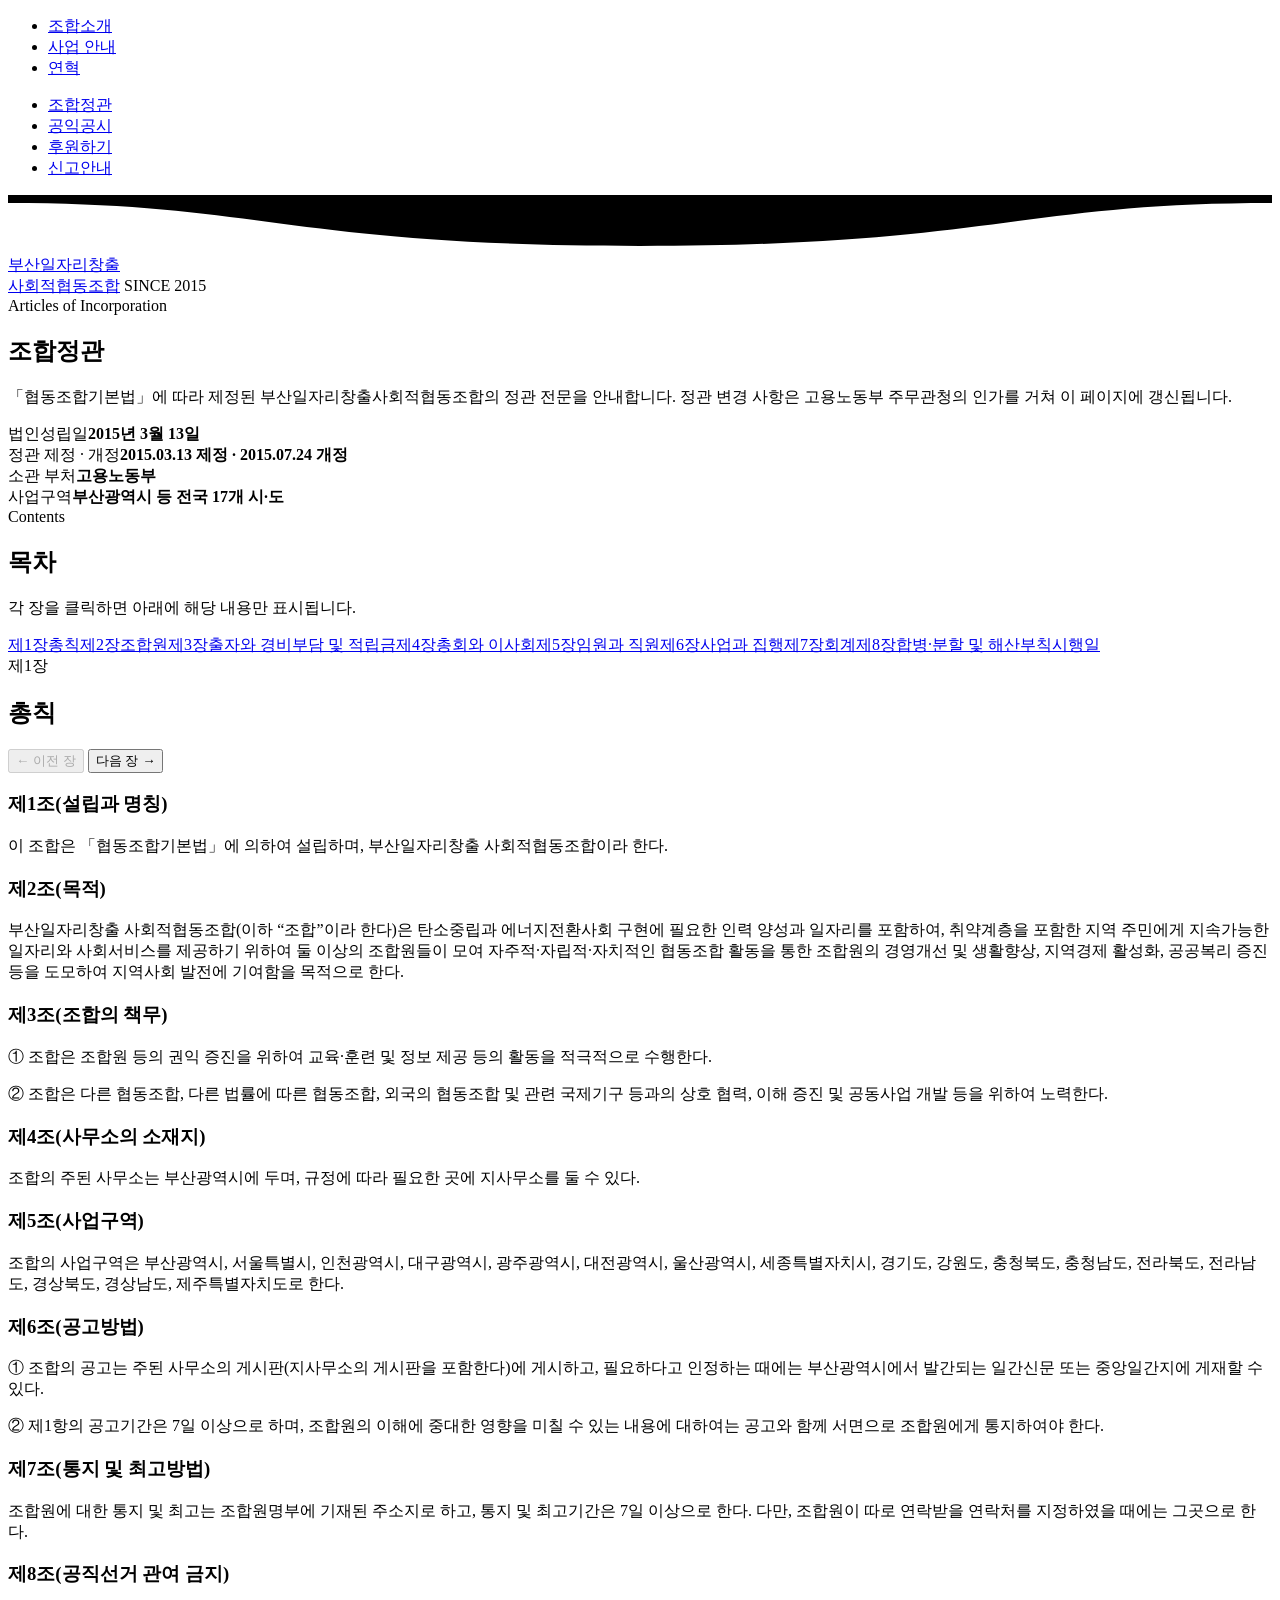
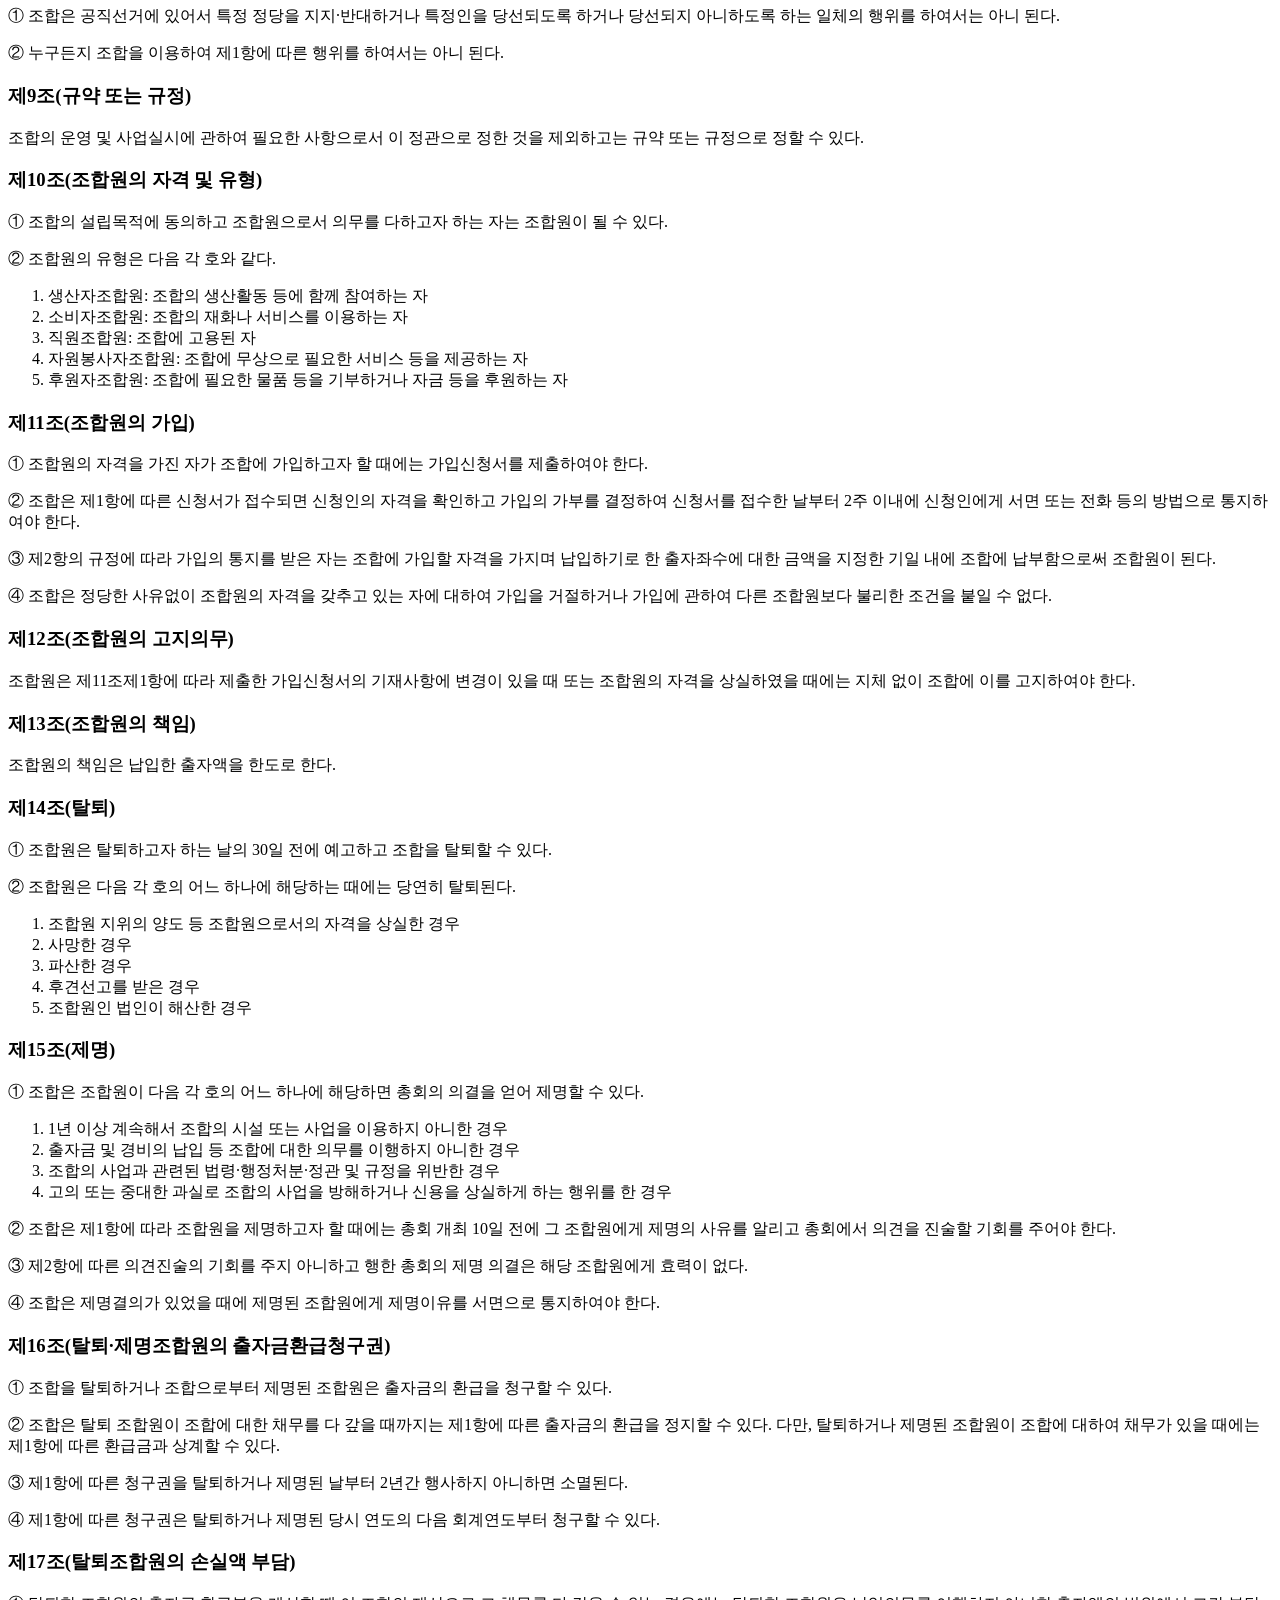
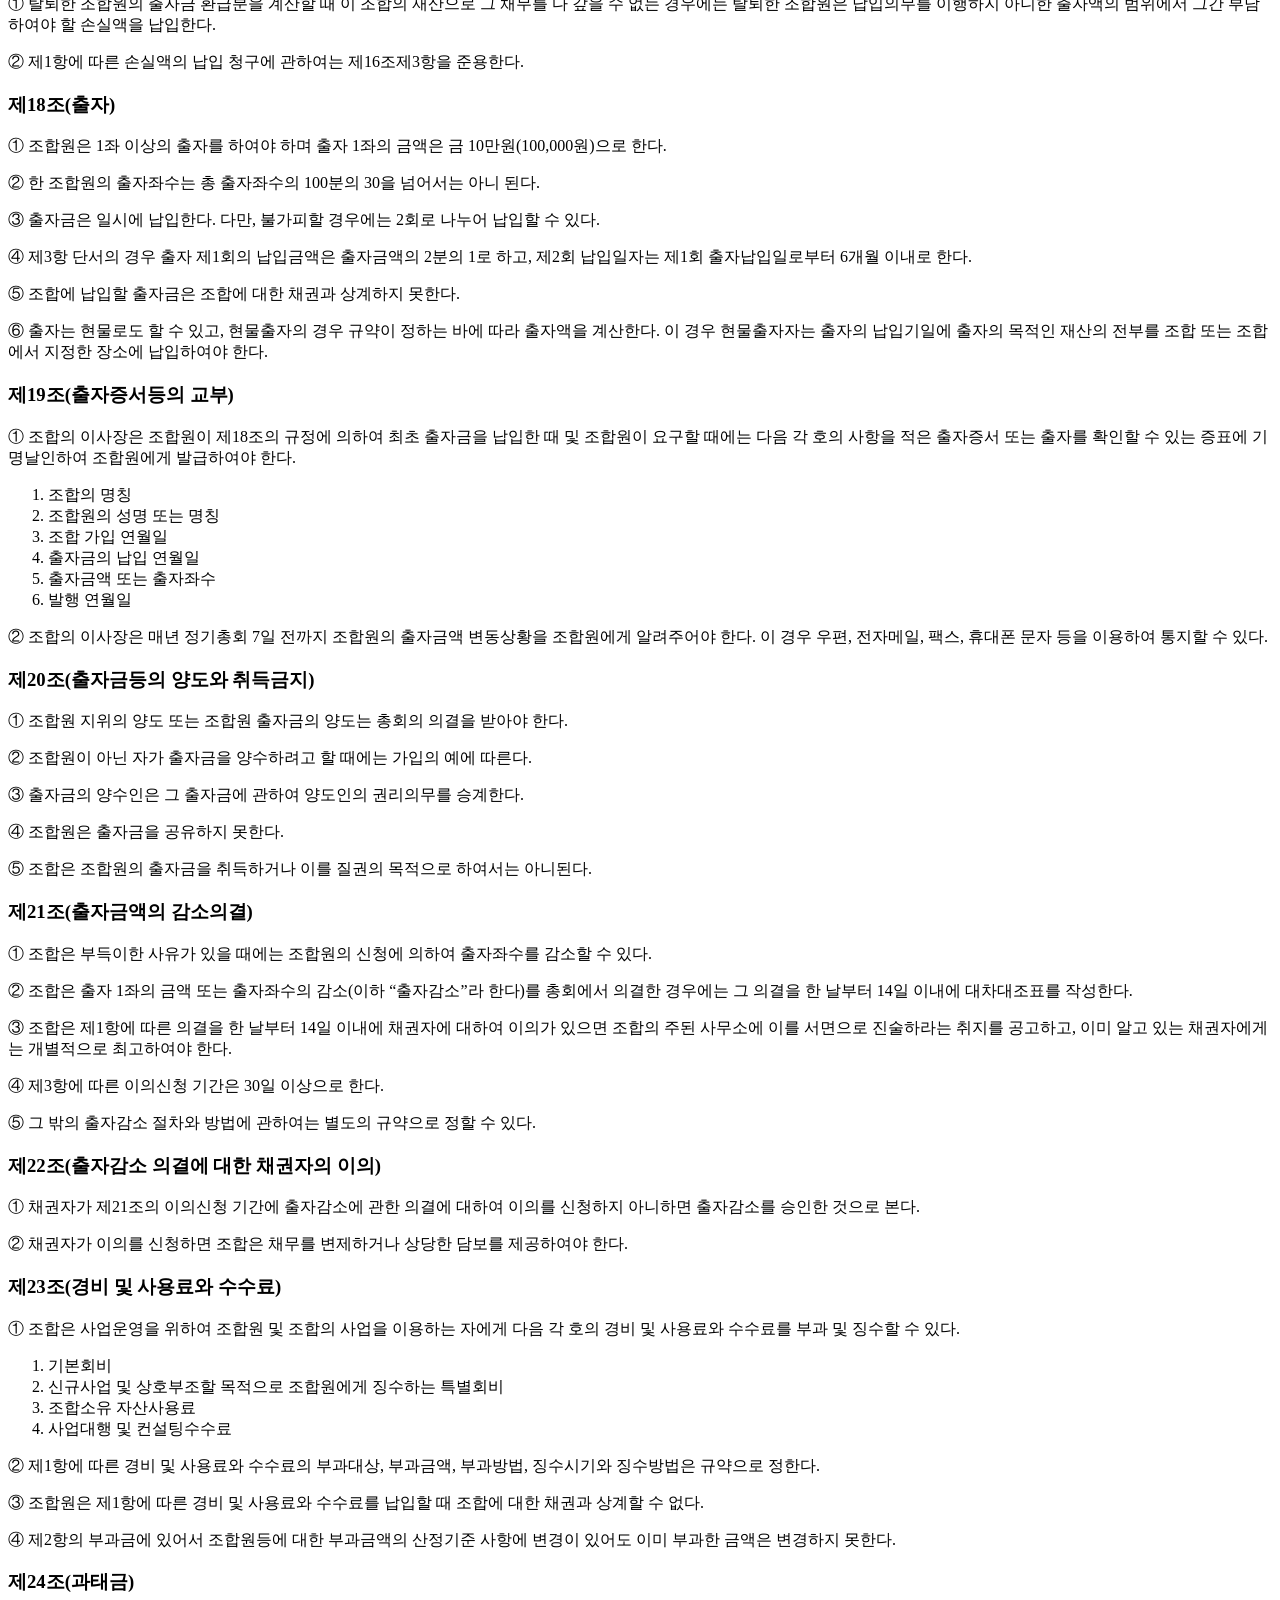
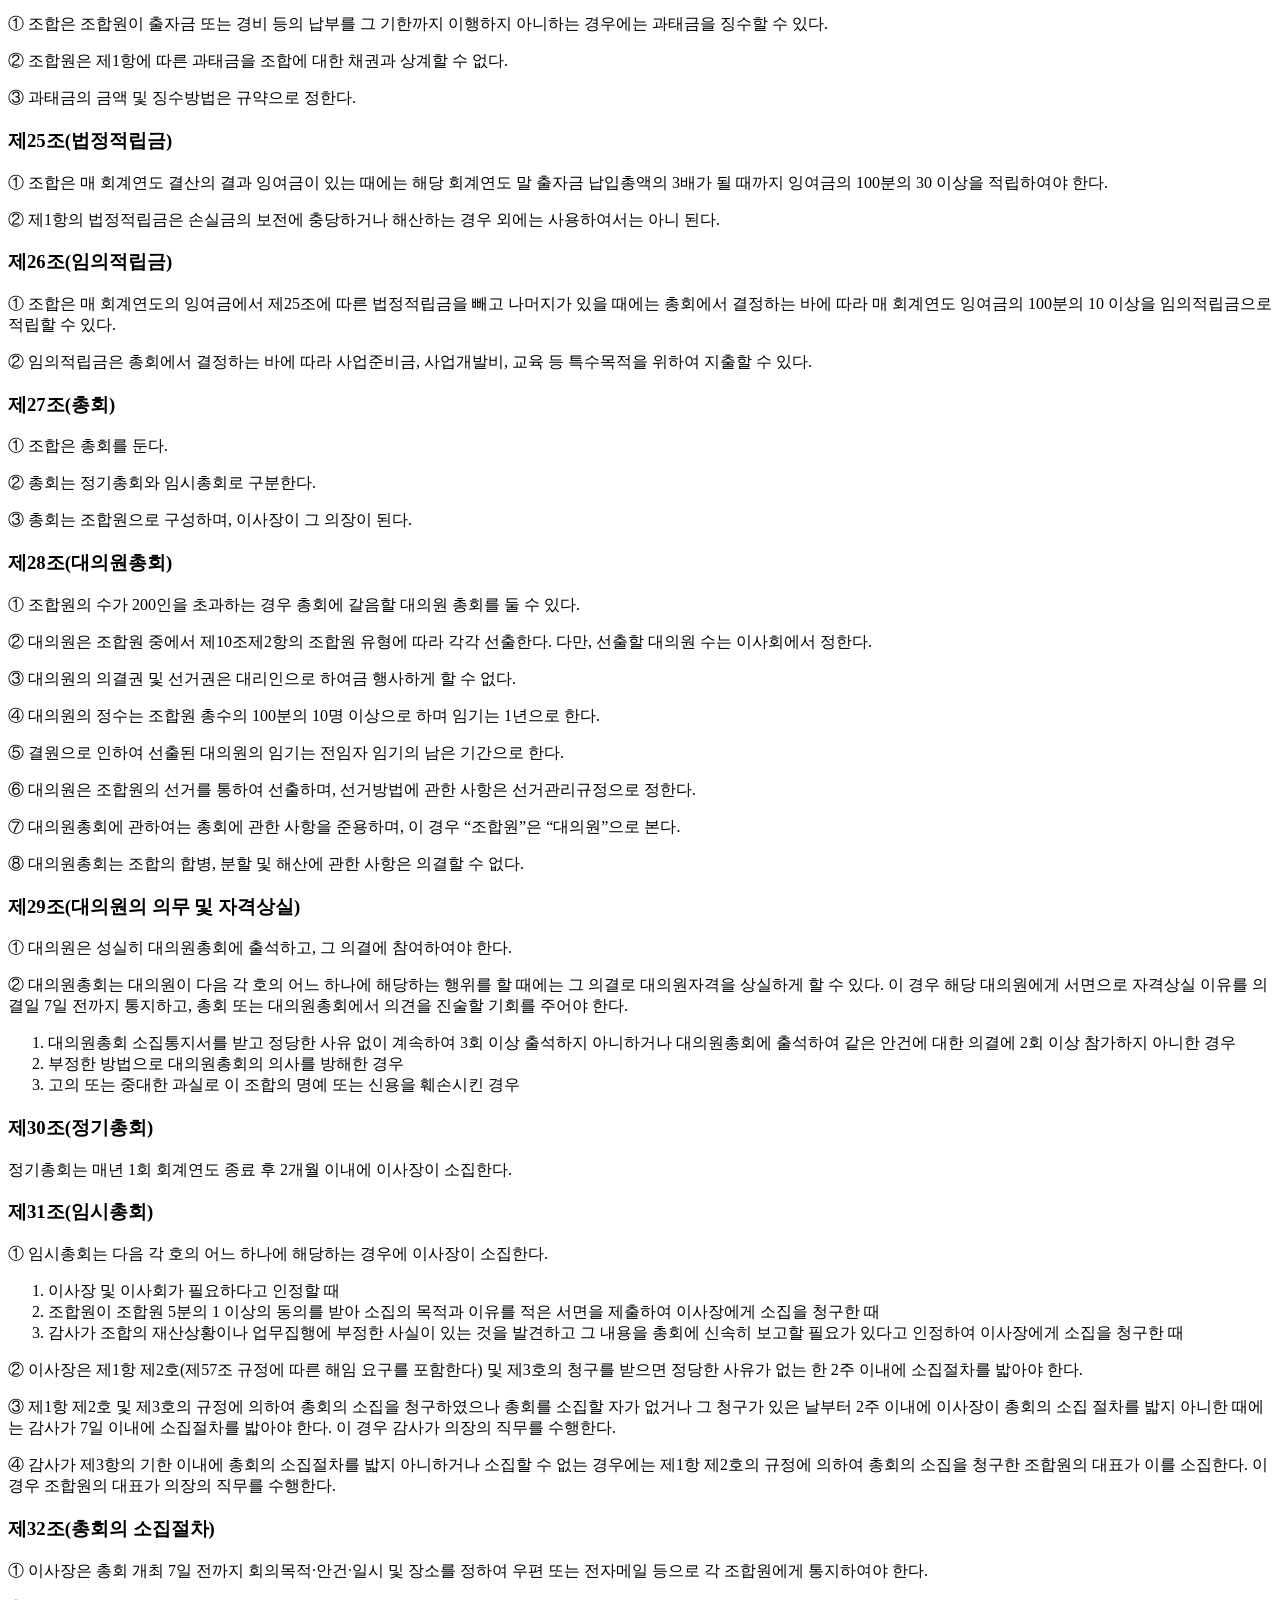
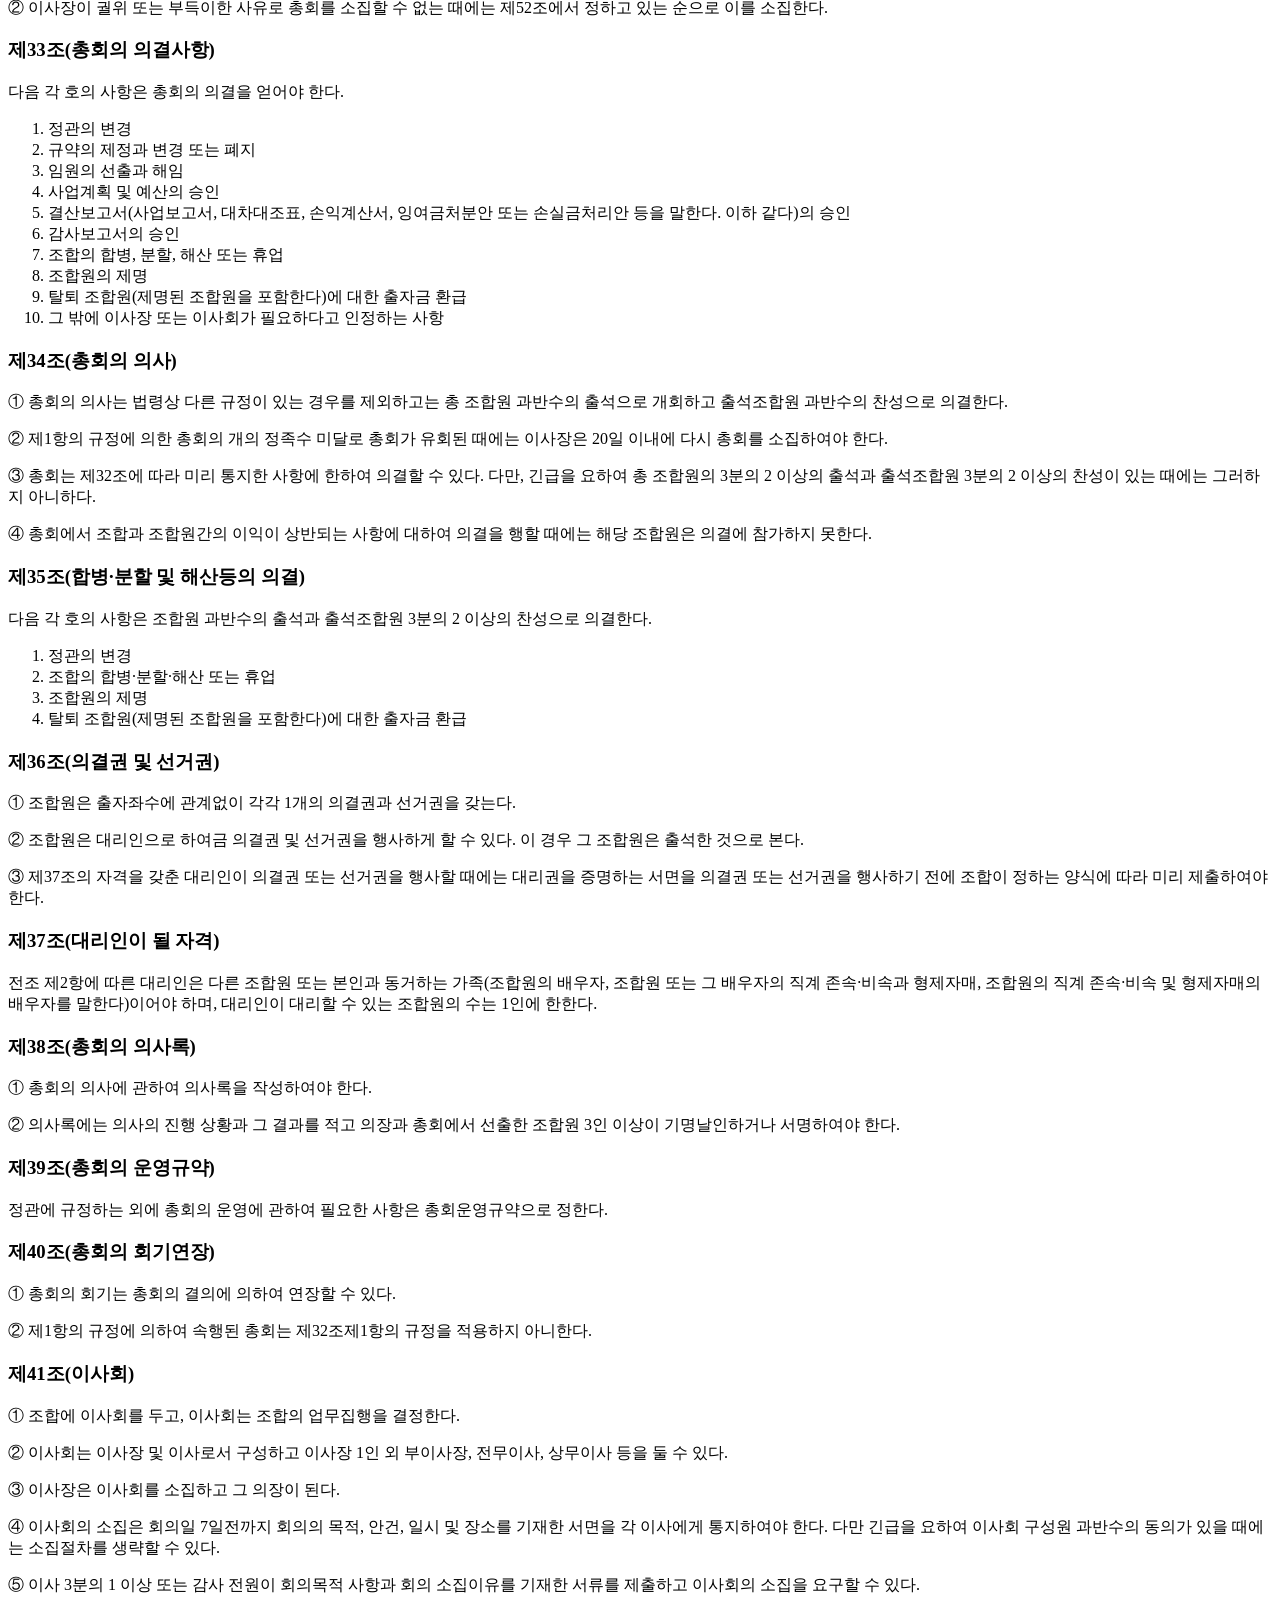
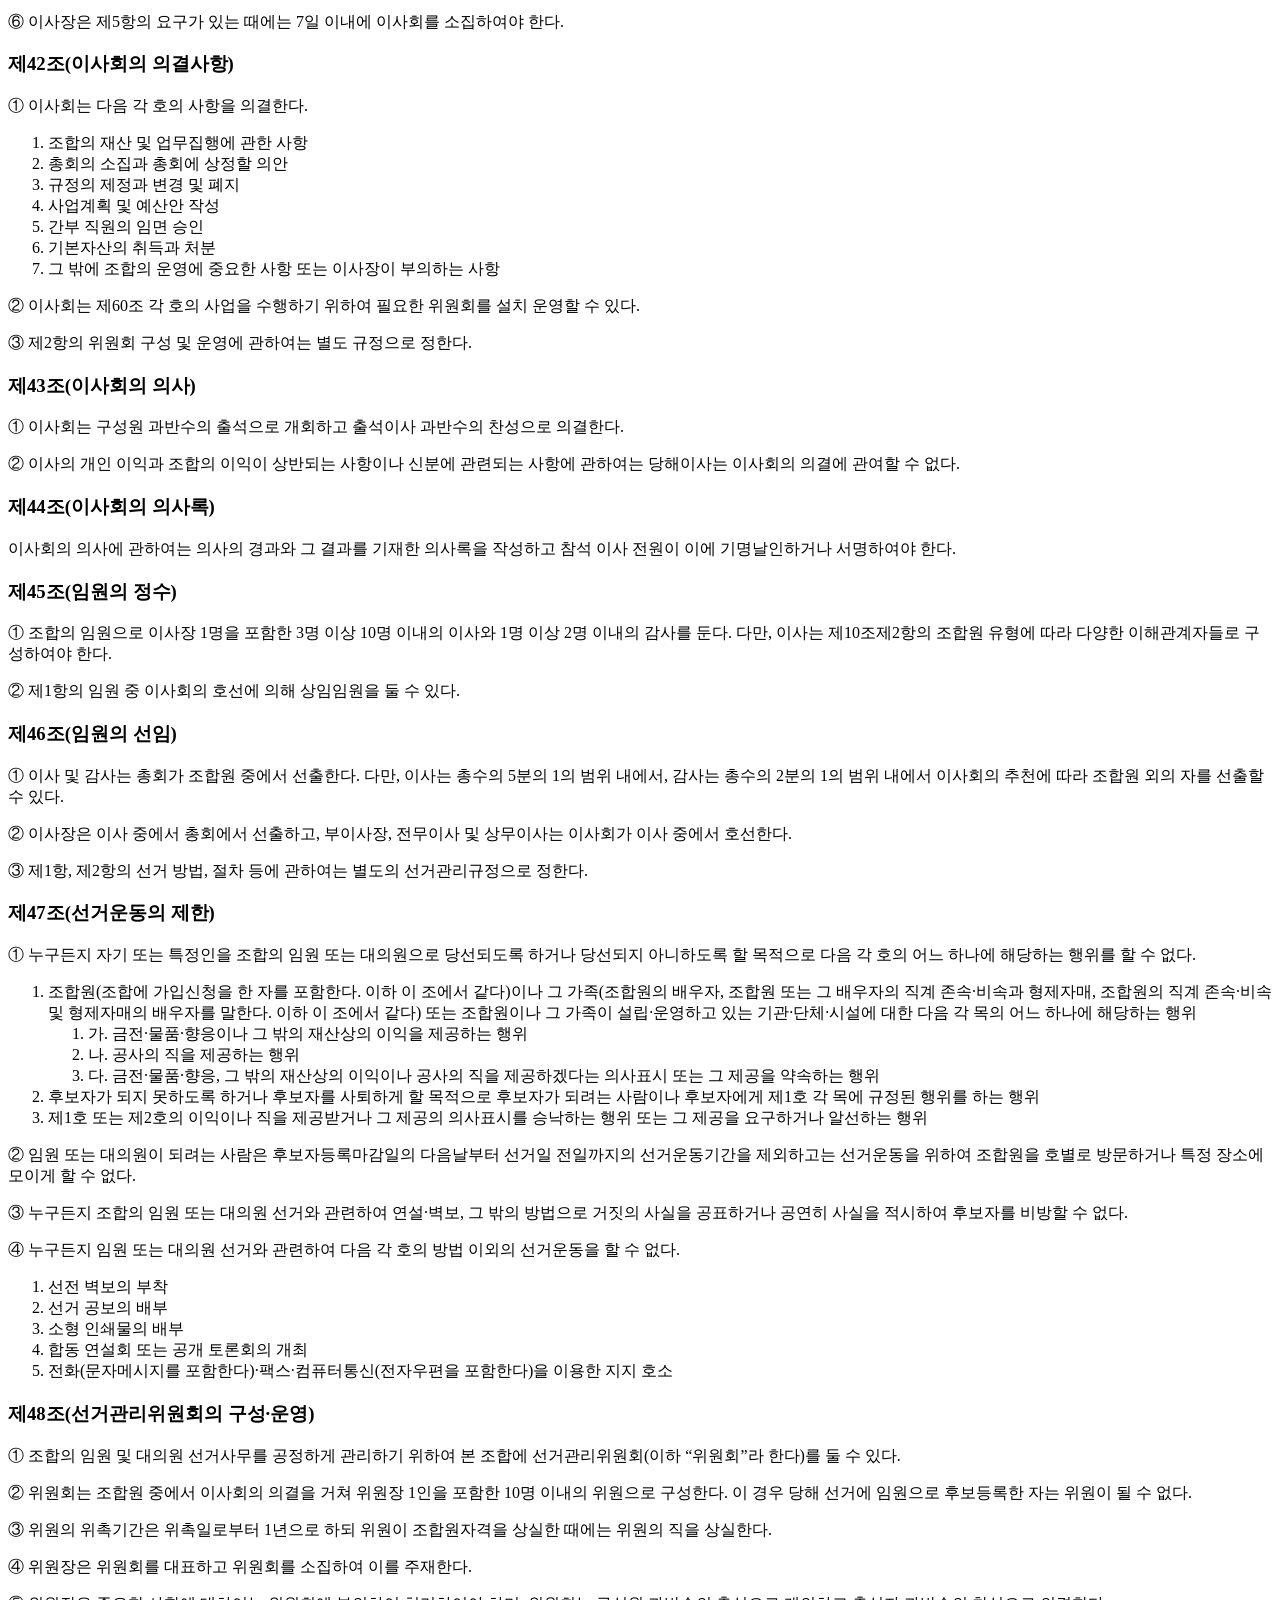
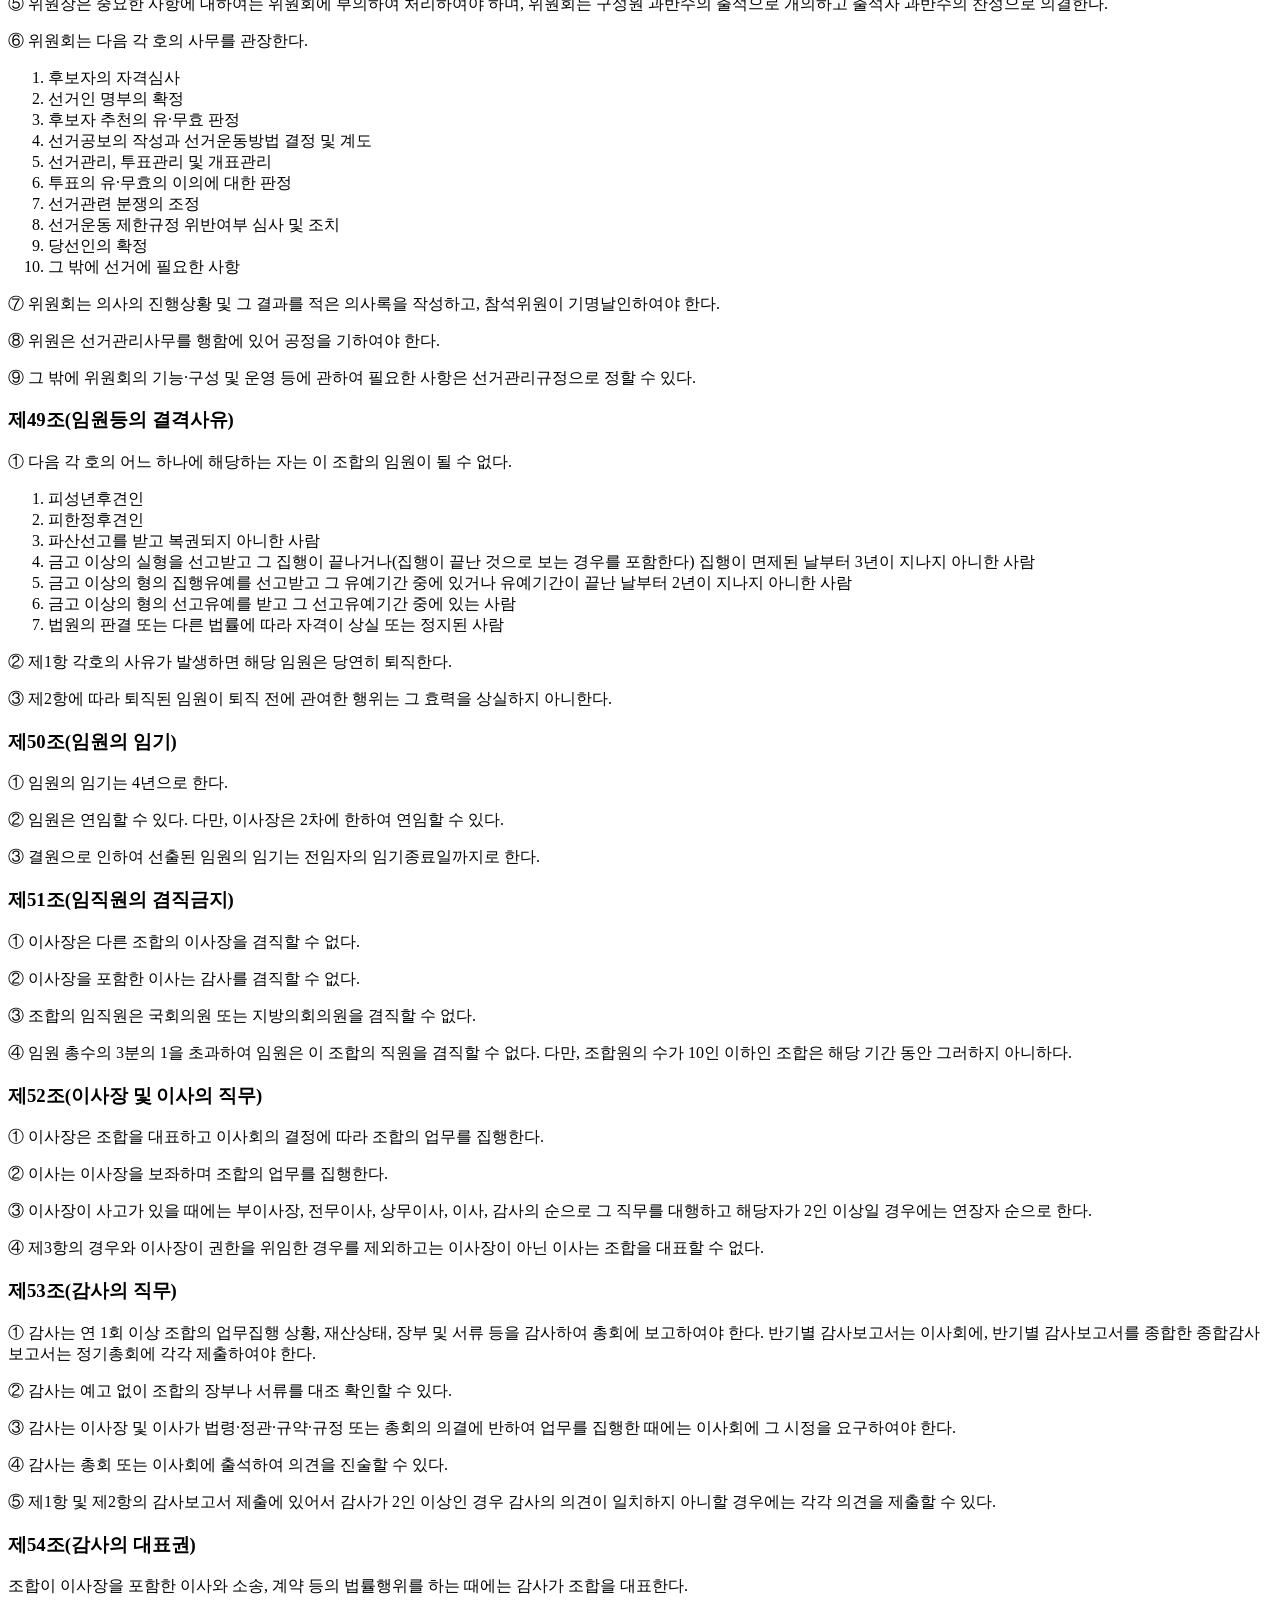
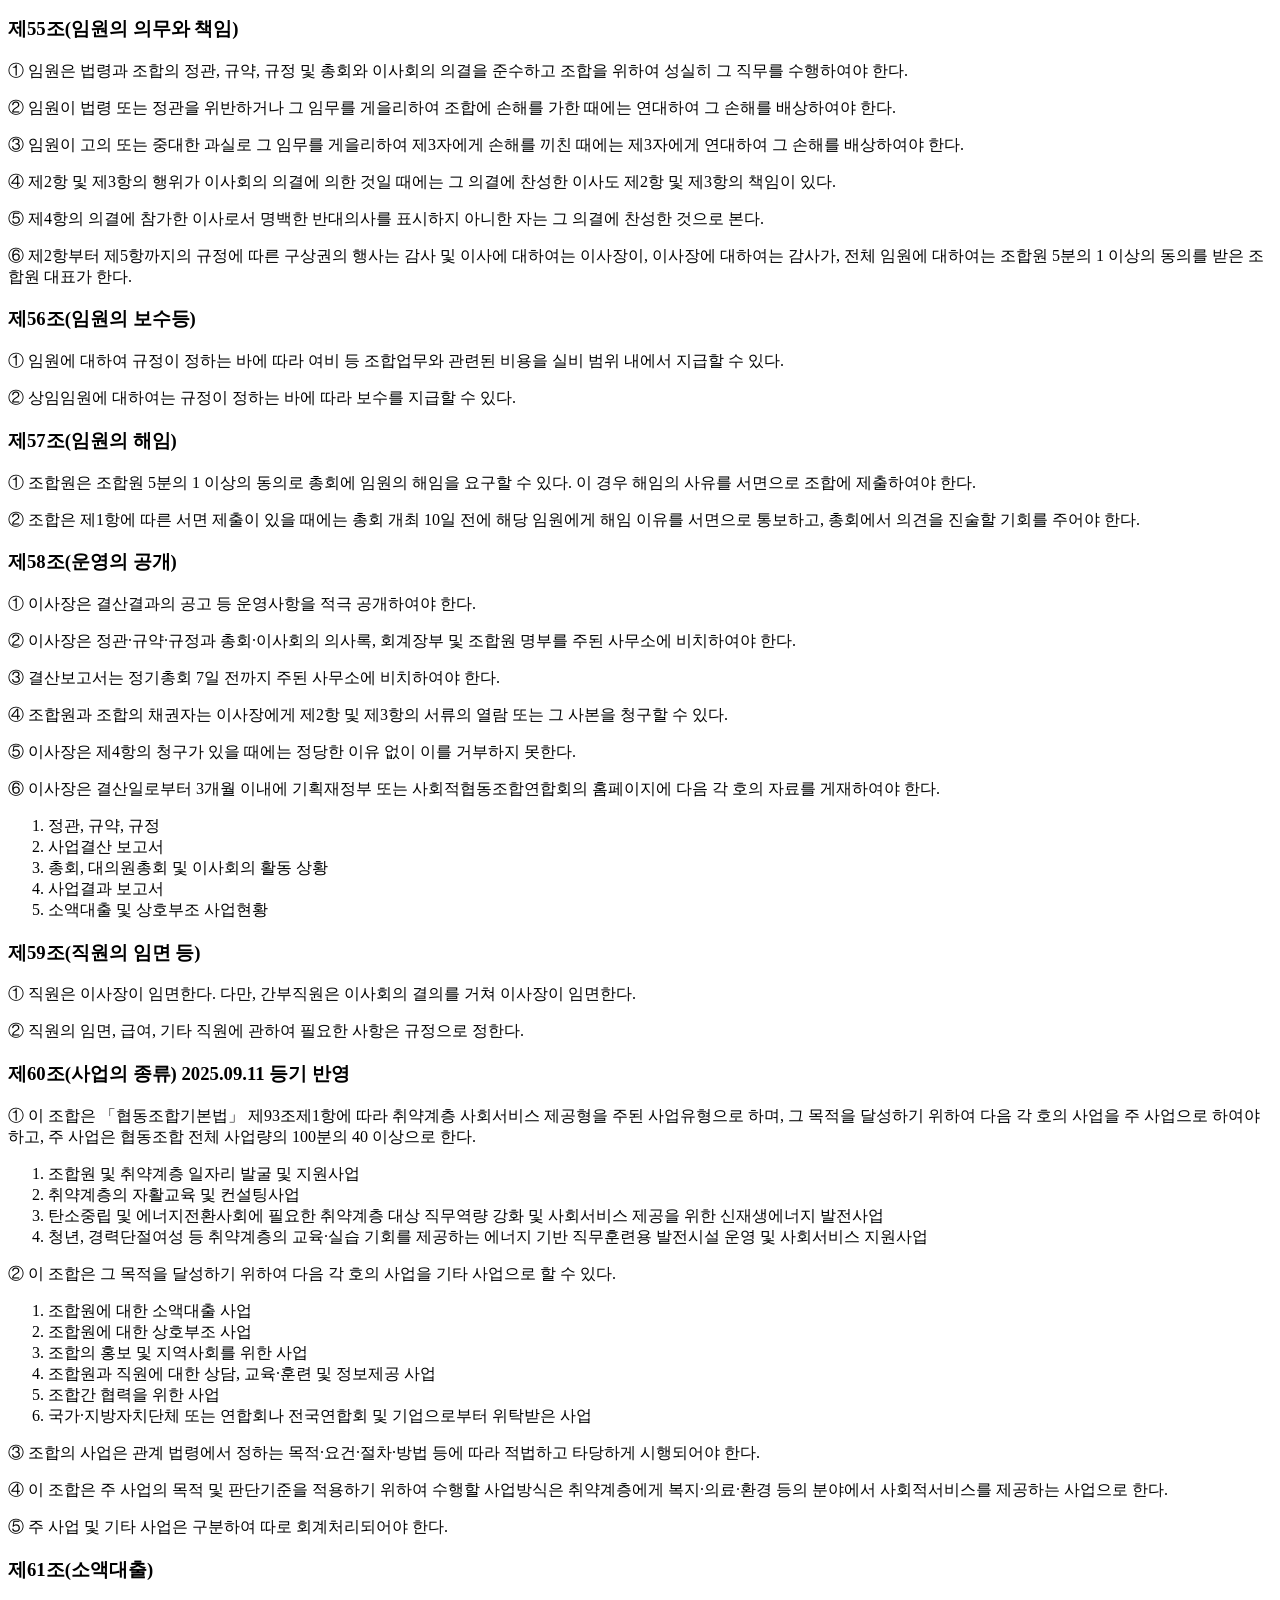
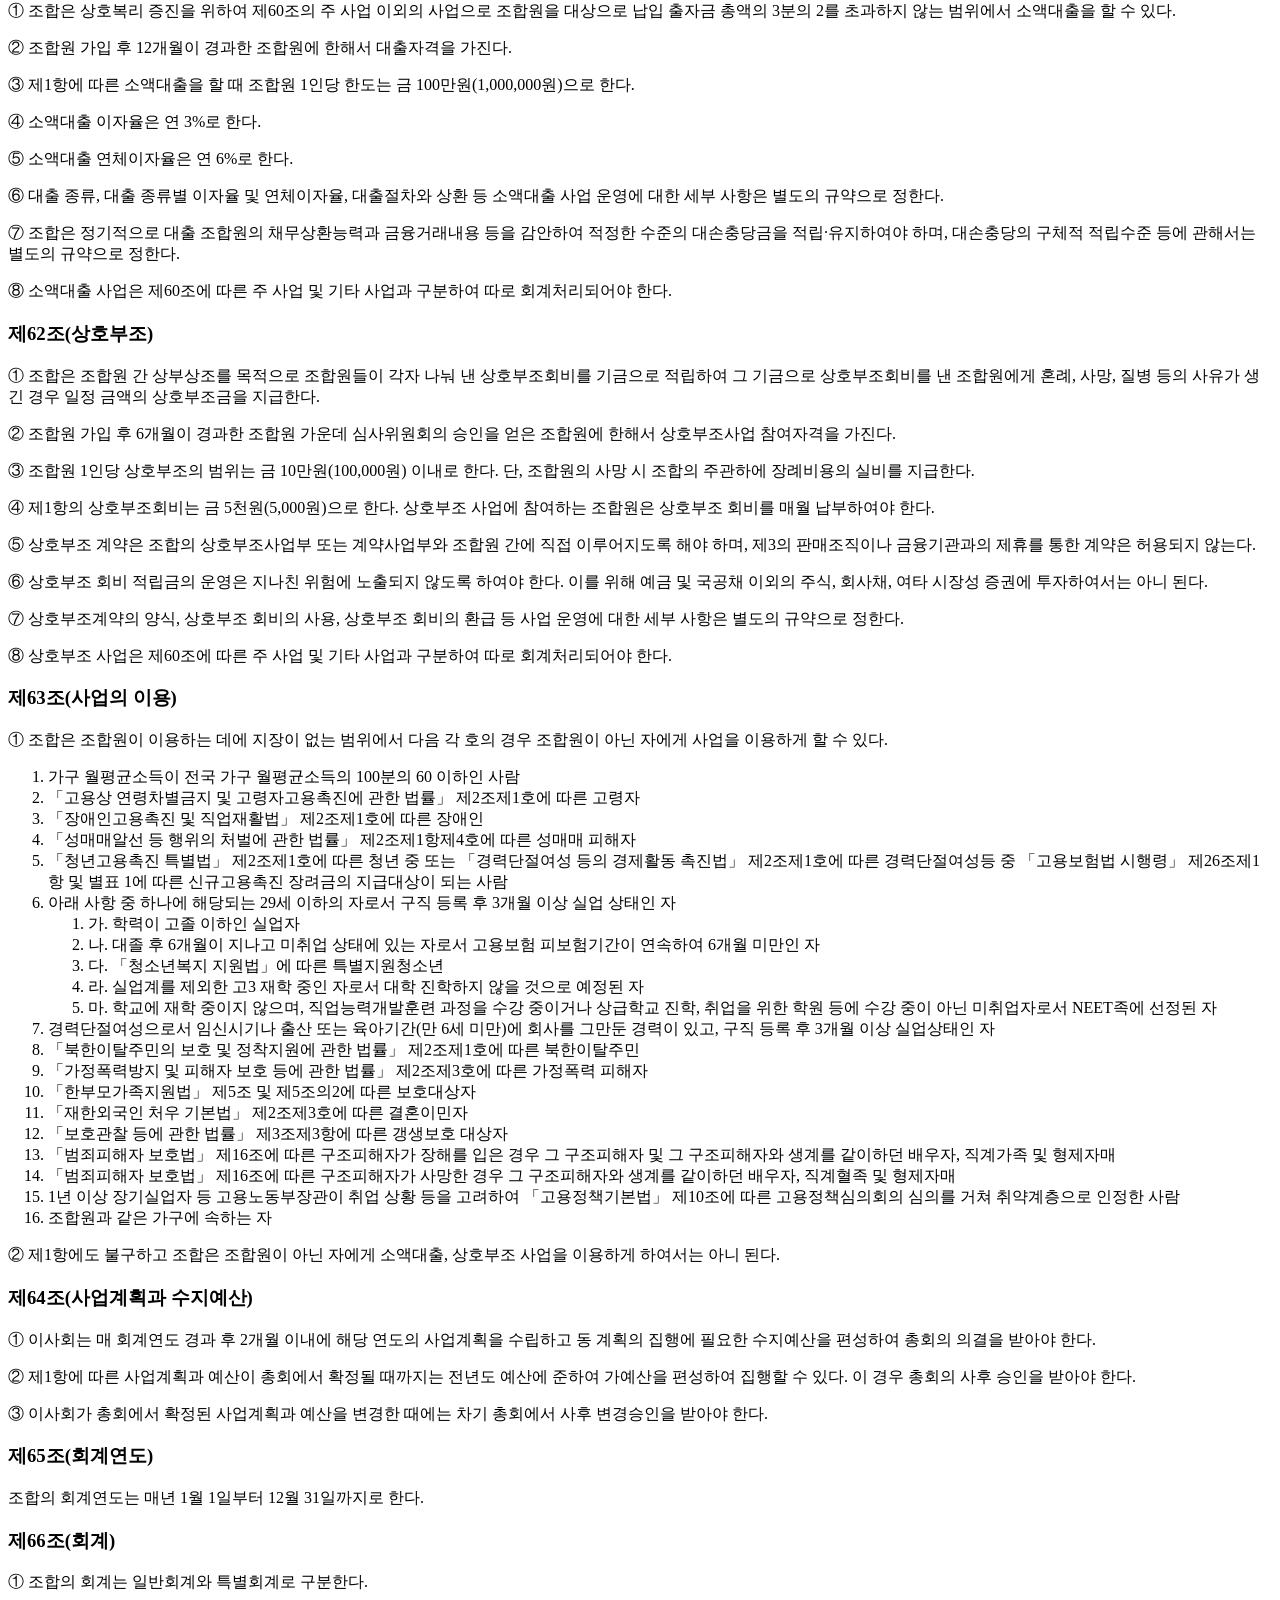
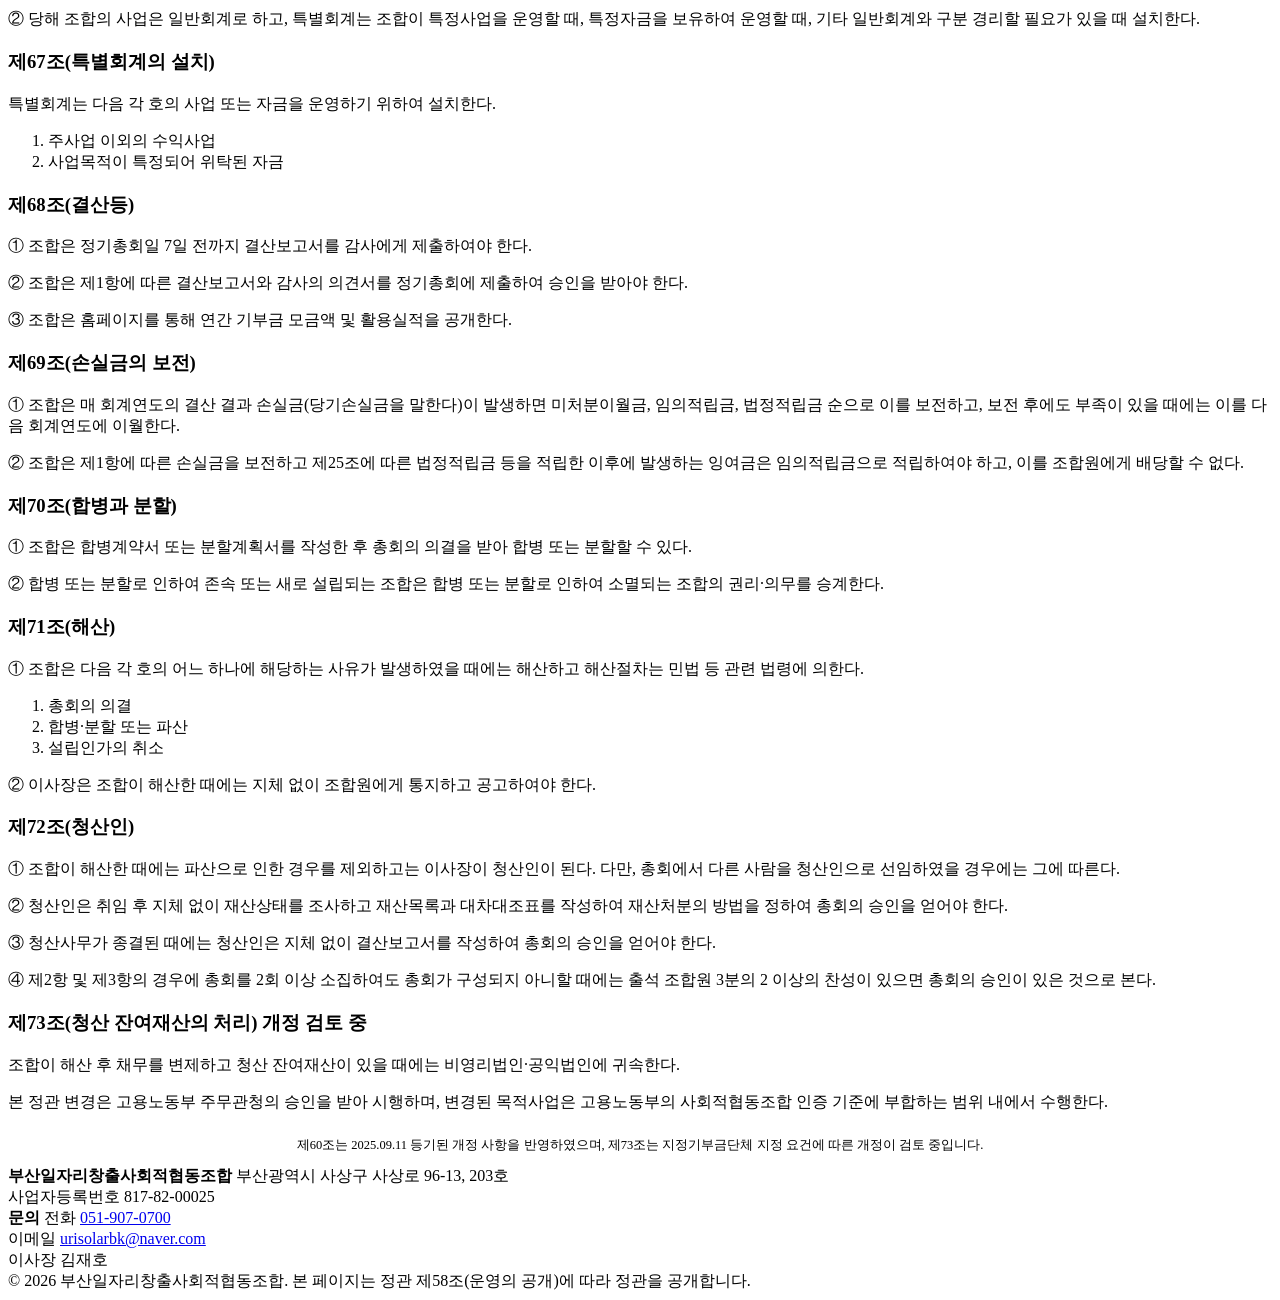
==== articles.html @ de8eb4f7 "Update navigation links in articles.html" ====
<!DOCTYPE html>
<html lang="ko">
<head>
<meta charset="UTF-8">
<meta name="viewport" content="width=device-width, initial-scale=1.0">
<title>조합정관 | 부산일자리창출사회적협동조합</title>
<meta name="description" content="부산일자리창출사회적협동조합 정관 전문(全文) 공시 페이지입니다.">
<link rel="preconnect" href="https://fonts.googleapis.com">
<link href="https://fonts.googleapis.com/css2?family=Noto+Serif+KR:wght@500;700;900&family=Noto+Sans+KR:wght@400;500;700&display=swap" rel="stylesheet">
<link rel="stylesheet" href="style.css">
</head>
<body>

<header class="header-shell">
  <div class="nav-row">
    <nav class="nav-left"><ul>
      <li><a href="index.html#about">조합소개</a></li>
      <li><a href="index.html#business">사업 안내</a></li>
      <li><a href="history.html">연혁</a></li>
    </ul></nav>
    <div class="brand-spacer"></div>
    <nav class="nav-right"><ul>
      <li><a href="#toc" class="active">조합정관</a></li>
      <li><a href="disclosure.html">공익공시</a></li>
      <li><a href="donate.html">후원하기</a></li>
      <li><a href="index.html#report">신고안내</a></li>
    </ul></nav>
  </div>
  <div class="wave-wrap">
    <svg viewBox="0 0 1440 64" preserveAspectRatio="none">
      <path d="M0,0 L1440,0 L1440,9 C1150,9 1120,58 720,58 C320,58 290,9 0,9 Z" fill="var(--navy-deep)"/>
      <path d="M0,9 C290,9 320,58 720,58 C1120,58 1150,9 1440,9" fill="none" stroke="var(--amber)" stroke-width="3"/>
    </svg>
  </div>
  <div class="brand-tab">
    <a href="index.html"><span class="bn">부산일자리창출<br>사회적협동조합</span></a>
    <span class="bs">SINCE 2015</span>
  </div>
</header>

<section class="page-hero">
  <div class="wrap">
    <span class="eyebrow">Articles of Incorporation</span>
    <h1>조합정관</h1>
    <p>「협동조합기본법」에 따라 제정된 부산일자리창출사회적협동조합의 정관 전문을 안내합니다. 정관 변경 사항은 고용노동부 주무관청의 인가를 거쳐 이 페이지에 갱신됩니다.</p>
    <div class="hero-meta">
      <div>법인성립일<strong>2015년 3월 13일</strong></div>
      <div>정관 제정 · 개정<strong>2015.03.13 제정 · 2015.07.24 개정</strong></div>
      <div>소관 부처<strong>고용노동부</strong></div>
      <div>사업구역<strong>부산광역시 등 전국 17개 시·도</strong></div>
    </div>
  </div>
</section>

<section id="toc-section">
  <div class="wrap">
    <div class="section-head">
      <span class="eyebrow">Contents</span>
      <h2>목차</h2>
      <p>각 장을 클릭하면 아래에 해당 내용만 표시됩니다.</p>
    </div>
    <div class="toc-grid" id="toc"><a class="toc-item" href="#ch1" data-chapter="ch1"><span class="toc-num">제1장</span><span class="toc-title">총칙</span></a><a class="toc-item" href="#ch2" data-chapter="ch2"><span class="toc-num">제2장</span><span class="toc-title">조합원</span></a><a class="toc-item" href="#ch3" data-chapter="ch3"><span class="toc-num">제3장</span><span class="toc-title">출자와 경비부담 및 적립금</span></a><a class="toc-item" href="#ch4" data-chapter="ch4"><span class="toc-num">제4장</span><span class="toc-title">총회와 이사회</span></a><a class="toc-item" href="#ch5" data-chapter="ch5"><span class="toc-num">제5장</span><span class="toc-title">임원과 직원</span></a><a class="toc-item" href="#ch6" data-chapter="ch6"><span class="toc-num">제6장</span><span class="toc-title">사업과 집행</span></a><a class="toc-item" href="#ch7" data-chapter="ch7"><span class="toc-num">제7장</span><span class="toc-title">회계</span></a><a class="toc-item" href="#ch8" data-chapter="ch8"><span class="toc-num">제8장</span><span class="toc-title">합병·분할 및 해산</span></a><a class="toc-item" href="#addendum" data-chapter="addendum"><span class="toc-num">부칙</span><span class="toc-title">시행일</span></a></div>
  </div>
</section>

<section id="doc" style="padding-top:0;">
  <div class="wrap doc-body">
    <div class="doc-frame" id="docFrame">
      <div class="doc-frame-bar">
        <div>
          <span class="eyebrow" id="activeEyebrow">제1장</span>
          <h2 id="activeTitle">총칙</h2>
        </div>
        <div class="doc-frame-nav">
          <button type="button" class="frame-nav-btn" id="prevChapterBtn">← 이전 장</button>
          <button type="button" class="frame-nav-btn" id="nextChapterBtn">다음 장 →</button>
        </div>
      </div>
      <div class="doc-scroll" id="docScroll">
        <div class="panel" id="panel-ch1" data-label="제1장" data-title="총칙">
<article class="article" id="jo1">
<h3>제1조(설립과 명칭)</h3>
<p class="plain">이 조합은 「협동조합기본법」에 의하여 설립하며, 부산일자리창출 사회적협동조합이라 한다.</p>
</article>
<article class="article" id="jo2">
<h3>제2조(목적)</h3>
<p class="plain">부산일자리창출 사회적협동조합(이하 “조합”이라 한다)은 탄소중립과 에너지전환사회 구현에 필요한 인력 양성과 일자리를 포함하여, 취약계층을 포함한 지역 주민에게 지속가능한 일자리와 사회서비스를 제공하기 위하여 둘 이상의 조합원들이 모여 자주적·자립적·자치적인 협동조합 활동을 통한 조합원의 경영개선 및 생활향상, 지역경제 활성화, 공공복리 증진 등을 도모하여 지역사회 발전에 기여함을 목적으로 한다.</p>
</article>
<article class="article" id="jo3">
<h3>제3조(조합의 책무)</h3>
<p class="clause">① 조합은 조합원 등의 권익 증진을 위하여 교육·훈련 및 정보 제공 등의 활동을 적극적으로 수행한다.</p><p class="clause">② 조합은 다른 협동조합, 다른 법률에 따른 협동조합, 외국의 협동조합 및 관련 국제기구 등과의 상호 협력, 이해 증진 및 공동사업 개발 등을 위하여 노력한다.</p>
</article>
<article class="article" id="jo4">
<h3>제4조(사무소의 소재지)</h3>
<p class="plain">조합의 주된 사무소는 부산광역시에 두며, 규정에 따라 필요한 곳에 지사무소를 둘 수 있다.</p>
</article>
<article class="article" id="jo5">
<h3>제5조(사업구역)</h3>
<p class="plain">조합의 사업구역은 부산광역시, 서울특별시, 인천광역시, 대구광역시, 광주광역시, 대전광역시, 울산광역시, 세종특별자치시, 경기도, 강원도, 충청북도, 충청남도, 전라북도, 전라남도, 경상북도, 경상남도, 제주특별자치도로 한다.</p>
</article>
<article class="article" id="jo6">
<h3>제6조(공고방법)</h3>
<p class="clause">① 조합의 공고는 주된 사무소의 게시판(지사무소의 게시판을 포함한다)에 게시하고, 필요하다고 인정하는 때에는 부산광역시에서 발간되는 일간신문 또는 중앙일간지에 게재할 수 있다.</p><p class="clause">② 제1항의 공고기간은 7일 이상으로 하며, 조합원의 이해에 중대한 영향을 미칠 수 있는 내용에 대하여는 공고와 함께 서면으로 조합원에게 통지하여야 한다.</p>
</article>
<article class="article" id="jo7">
<h3>제7조(통지 및 최고방법)</h3>
<p class="plain">조합원에 대한 통지 및 최고는 조합원명부에 기재된 주소지로 하고, 통지 및 최고기간은 7일 이상으로 한다. 다만, 조합원이 따로 연락받을 연락처를 지정하였을 때에는 그곳으로 한다.</p>
</article>
<article class="article" id="jo8">
<h3>제8조(공직선거 관여 금지)</h3>
<p class="clause">① 조합은 공직선거에 있어서 특정 정당을 지지·반대하거나 특정인을 당선되도록 하거나 당선되지 아니하도록 하는 일체의 행위를 하여서는 아니 된다.</p><p class="clause">② 누구든지 조합을 이용하여 제1항에 따른 행위를 하여서는 아니 된다.</p>
</article>
<article class="article" id="jo9">
<h3>제9조(규약 또는 규정)</h3>
<p class="plain">조합의 운영 및 사업실시에 관하여 필요한 사항으로서 이 정관으로 정한 것을 제외하고는 규약 또는 규정으로 정할 수 있다.</p>
</article>
</div>
<div class="panel" id="panel-ch2" data-label="제2장" data-title="조합원">
<article class="article" id="jo10">
<h3>제10조(조합원의 자격 및 유형)</h3>
<p class="clause">① 조합의 설립목적에 동의하고 조합원으로서 의무를 다하고자 하는 자는 조합원이 될 수 있다.</p><p class="clause">② 조합원의 유형은 다음 각 호와 같다.</p><ol class="item-list"><li>생산자조합원: 조합의 생산활동 등에 함께 참여하는 자</li><li>소비자조합원: 조합의 재화나 서비스를 이용하는 자</li><li>직원조합원: 조합에 고용된 자</li><li>자원봉사자조합원: 조합에 무상으로 필요한 서비스 등을 제공하는 자</li><li>후원자조합원: 조합에 필요한 물품 등을 기부하거나 자금 등을 후원하는 자</li></ol>
</article>
<article class="article" id="jo11">
<h3>제11조(조합원의 가입)</h3>
<p class="clause">① 조합원의 자격을 가진 자가 조합에 가입하고자 할 때에는 가입신청서를 제출하여야 한다.</p><p class="clause">② 조합은 제1항에 따른 신청서가 접수되면 신청인의 자격을 확인하고 가입의 가부를 결정하여 신청서를 접수한 날부터 2주 이내에 신청인에게 서면 또는 전화 등의 방법으로 통지하여야 한다.</p><p class="clause">③ 제2항의 규정에 따라 가입의 통지를 받은 자는 조합에 가입할 자격을 가지며 납입하기로 한 출자좌수에 대한 금액을 지정한 기일 내에 조합에 납부함으로써 조합원이 된다.</p><p class="clause">④ 조합은 정당한 사유없이 조합원의 자격을 갖추고 있는 자에 대하여 가입을 거절하거나 가입에 관하여 다른 조합원보다 불리한 조건을 붙일 수 없다.</p>
</article>
<article class="article" id="jo12">
<h3>제12조(조합원의 고지의무)</h3>
<p class="plain">조합원은 제11조제1항에 따라 제출한 가입신청서의 기재사항에 변경이 있을 때 또는 조합원의 자격을 상실하였을 때에는 지체 없이 조합에 이를 고지하여야 한다.</p>
</article>
<article class="article" id="jo13">
<h3>제13조(조합원의 책임)</h3>
<p class="plain">조합원의 책임은 납입한 출자액을 한도로 한다.</p>
</article>
<article class="article" id="jo14">
<h3>제14조(탈퇴)</h3>
<p class="clause">① 조합원은 탈퇴하고자 하는 날의 30일 전에 예고하고 조합을 탈퇴할 수 있다.</p><p class="clause">② 조합원은 다음 각 호의 어느 하나에 해당하는 때에는 당연히 탈퇴된다.</p><ol class="item-list"><li>조합원 지위의 양도 등 조합원으로서의 자격을 상실한 경우</li><li>사망한 경우</li><li>파산한 경우</li><li>후견선고를 받은 경우</li><li>조합원인 법인이 해산한 경우</li></ol>
</article>
<article class="article" id="jo15">
<h3>제15조(제명)</h3>
<p class="clause">① 조합은 조합원이 다음 각 호의 어느 하나에 해당하면 총회의 의결을 얻어 제명할 수 있다.</p><ol class="item-list"><li>1년 이상 계속해서 조합의 시설 또는 사업을 이용하지 아니한 경우</li><li>출자금 및 경비의 납입 등 조합에 대한 의무를 이행하지 아니한 경우</li><li>조합의 사업과 관련된 법령·행정처분·정관 및 규정을 위반한 경우</li><li>고의 또는 중대한 과실로 조합의 사업을 방해하거나 신용을 상실하게 하는 행위를 한 경우</li></ol><p class="clause">② 조합은 제1항에 따라 조합원을 제명하고자 할 때에는 총회 개최 10일 전에 그 조합원에게 제명의 사유를 알리고 총회에서 의견을 진술할 기회를 주어야 한다.</p><p class="clause">③ 제2항에 따른 의견진술의 기회를 주지 아니하고 행한 총회의 제명 의결은 해당 조합원에게 효력이 없다.</p><p class="clause">④ 조합은 제명결의가 있었을 때에 제명된 조합원에게 제명이유를 서면으로 통지하여야 한다.</p>
</article>
<article class="article" id="jo16">
<h3>제16조(탈퇴·제명조합원의 출자금환급청구권)</h3>
<p class="clause">① 조합을 탈퇴하거나 조합으로부터 제명된 조합원은 출자금의 환급을 청구할 수 있다.</p><p class="clause">② 조합은 탈퇴 조합원이 조합에 대한 채무를 다 갚을 때까지는 제1항에 따른 출자금의 환급을 정지할 수 있다. 다만, 탈퇴하거나 제명된 조합원이 조합에 대하여 채무가 있을 때에는 제1항에 따른 환급금과 상계할 수 있다.</p><p class="clause">③ 제1항에 따른 청구권을 탈퇴하거나 제명된 날부터 2년간 행사하지 아니하면 소멸된다.</p><p class="clause">④ 제1항에 따른 청구권은 탈퇴하거나 제명된 당시 연도의 다음 회계연도부터 청구할 수 있다.</p>
</article>
<article class="article" id="jo17">
<h3>제17조(탈퇴조합원의 손실액 부담)</h3>
<p class="clause">① 탈퇴한 조합원의 출자금 환급분을 계산할 때 이 조합의 재산으로 그 채무를 다 갚을 수 없는 경우에는 탈퇴한 조합원은 납입의무를 이행하지 아니한 출자액의 범위에서 그간 부담하여야 할 손실액을 납입한다.</p><p class="clause">② 제1항에 따른 손실액의 납입 청구에 관하여는 제16조제3항을 준용한다.</p>
</article>
</div>
<div class="panel" id="panel-ch3" data-label="제3장" data-title="출자와 경비부담 및 적립금">
<article class="article" id="jo18">
<h3>제18조(출자)</h3>
<p class="clause">① 조합원은 1좌 이상의 출자를 하여야 하며 출자 1좌의 금액은 금 10만원(100,000원)으로 한다.</p><p class="clause">② 한 조합원의 출자좌수는 총 출자좌수의 100분의 30을 넘어서는 아니 된다.</p><p class="clause">③ 출자금은 일시에 납입한다. 다만, 불가피할 경우에는 2회로 나누어 납입할 수 있다.</p><p class="clause">④ 제3항 단서의 경우 출자 제1회의 납입금액은 출자금액의 2분의 1로 하고, 제2회 납입일자는 제1회 출자납입일로부터 6개월 이내로 한다.</p><p class="clause">⑤ 조합에 납입할 출자금은 조합에 대한 채권과 상계하지 못한다.</p><p class="clause">⑥ 출자는 현물로도 할 수 있고, 현물출자의 경우 규약이 정하는 바에 따라 출자액을 계산한다. 이 경우 현물출자자는 출자의 납입기일에 출자의 목적인 재산의 전부를 조합 또는 조합에서 지정한 장소에 납입하여야 한다.</p>
</article>
<article class="article" id="jo19">
<h3>제19조(출자증서등의 교부)</h3>
<p class="clause">① 조합의 이사장은 조합원이 제18조의 규정에 의하여 최초 출자금을 납입한 때 및 조합원이 요구할 때에는 다음 각 호의 사항을 적은 출자증서 또는 출자를 확인할 수 있는 증표에 기명날인하여 조합원에게 발급하여야 한다.</p><ol class="item-list"><li>조합의 명칭</li><li>조합원의 성명 또는 명칭</li><li>조합 가입 연월일</li><li>출자금의 납입 연월일</li><li>출자금액 또는 출자좌수</li><li>발행 연월일</li></ol><p class="clause">② 조합의 이사장은 매년 정기총회 7일 전까지 조합원의 출자금액 변동상황을 조합원에게 알려주어야 한다. 이 경우 우편, 전자메일, 팩스, 휴대폰 문자 등을 이용하여 통지할 수 있다.</p>
</article>
<article class="article" id="jo20">
<h3>제20조(출자금등의 양도와 취득금지)</h3>
<p class="clause">① 조합원 지위의 양도 또는 조합원 출자금의 양도는 총회의 의결을 받아야 한다.</p><p class="clause">② 조합원이 아닌 자가 출자금을 양수하려고 할 때에는 가입의 예에 따른다.</p><p class="clause">③ 출자금의 양수인은 그 출자금에 관하여 양도인의 권리의무를 승계한다.</p><p class="clause">④ 조합원은 출자금을 공유하지 못한다.</p><p class="clause">⑤ 조합은 조합원의 출자금을 취득하거나 이를 질권의 목적으로 하여서는 아니된다.</p>
</article>
<article class="article" id="jo21">
<h3>제21조(출자금액의 감소의결)</h3>
<p class="clause">① 조합은 부득이한 사유가 있을 때에는 조합원의 신청에 의하여 출자좌수를 감소할 수 있다.</p><p class="clause">② 조합은 출자 1좌의 금액 또는 출자좌수의 감소(이하 “출자감소”라 한다)를 총회에서 의결한 경우에는 그 의결을 한 날부터 14일 이내에 대차대조표를 작성한다.</p><p class="clause">③ 조합은 제1항에 따른 의결을 한 날부터 14일 이내에 채권자에 대하여 이의가 있으면 조합의 주된 사무소에 이를 서면으로 진술하라는 취지를 공고하고, 이미 알고 있는 채권자에게는 개별적으로 최고하여야 한다.</p><p class="clause">④ 제3항에 따른 이의신청 기간은 30일 이상으로 한다.</p><p class="clause">⑤ 그 밖의 출자감소 절차와 방법에 관하여는 별도의 규약으로 정할 수 있다.</p>
</article>
<article class="article" id="jo22">
<h3>제22조(출자감소 의결에 대한 채권자의 이의)</h3>
<p class="clause">① 채권자가 제21조의 이의신청 기간에 출자감소에 관한 의결에 대하여 이의를 신청하지 아니하면 출자감소를 승인한 것으로 본다.</p><p class="clause">② 채권자가 이의를 신청하면 조합은 채무를 변제하거나 상당한 담보를 제공하여야 한다.</p>
</article>
<article class="article" id="jo23">
<h3>제23조(경비 및 사용료와 수수료)</h3>
<p class="clause">① 조합은 사업운영을 위하여 조합원 및 조합의 사업을 이용하는 자에게 다음 각 호의 경비 및 사용료와 수수료를 부과 및 징수할 수 있다.</p><ol class="item-list"><li>기본회비</li><li>신규사업 및 상호부조할 목적으로 조합원에게 징수하는 특별회비</li><li>조합소유 자산사용료</li><li>사업대행 및 컨설팅수수료</li></ol><p class="clause">② 제1항에 따른 경비 및 사용료와 수수료의 부과대상, 부과금액, 부과방법, 징수시기와 징수방법은 규약으로 정한다.</p><p class="clause">③ 조합원은 제1항에 따른 경비 및 사용료와 수수료를 납입할 때 조합에 대한 채권과 상계할 수 없다.</p><p class="clause">④ 제2항의 부과금에 있어서 조합원등에 대한 부과금액의 산정기준 사항에 변경이 있어도 이미 부과한 금액은 변경하지 못한다.</p>
</article>
<article class="article" id="jo24">
<h3>제24조(과태금)</h3>
<p class="clause">① 조합은 조합원이 출자금 또는 경비 등의 납부를 그 기한까지 이행하지 아니하는 경우에는 과태금을 징수할 수 있다.</p><p class="clause">② 조합원은 제1항에 따른 과태금을 조합에 대한 채권과 상계할 수 없다.</p><p class="clause">③ 과태금의 금액 및 징수방법은 규약으로 정한다.</p>
</article>
<article class="article" id="jo25">
<h3>제25조(법정적립금)</h3>
<p class="clause">① 조합은 매 회계연도 결산의 결과 잉여금이 있는 때에는 해당 회계연도 말 출자금 납입총액의 3배가 될 때까지 잉여금의 100분의 30 이상을 적립하여야 한다.</p><p class="clause">② 제1항의 법정적립금은 손실금의 보전에 충당하거나 해산하는 경우 외에는 사용하여서는 아니 된다.</p>
</article>
<article class="article" id="jo26">
<h3>제26조(임의적립금)</h3>
<p class="clause">① 조합은 매 회계연도의 잉여금에서 제25조에 따른 법정적립금을 빼고 나머지가 있을 때에는 총회에서 결정하는 바에 따라 매 회계연도 잉여금의 100분의 10 이상을 임의적립금으로 적립할 수 있다.</p><p class="clause">② 임의적립금은 총회에서 결정하는 바에 따라 사업준비금, 사업개발비, 교육 등 특수목적을 위하여 지출할 수 있다.</p>
</article>
</div>
<div class="panel" id="panel-ch4" data-label="제4장" data-title="총회와 이사회">
<article class="article" id="jo27">
<h3>제27조(총회)</h3>
<p class="clause">① 조합은 총회를 둔다.</p><p class="clause">② 총회는 정기총회와 임시총회로 구분한다.</p><p class="clause">③ 총회는 조합원으로 구성하며, 이사장이 그 의장이 된다.</p>
</article>
<article class="article" id="jo28">
<h3>제28조(대의원총회)</h3>
<p class="clause">① 조합원의 수가 200인을 초과하는 경우 총회에 갈음할 대의원 총회를 둘 수 있다.</p><p class="clause">② 대의원은 조합원 중에서 제10조제2항의 조합원 유형에 따라 각각 선출한다. 다만, 선출할 대의원 수는 이사회에서 정한다.</p><p class="clause">③ 대의원의 의결권 및 선거권은 대리인으로 하여금 행사하게 할 수 없다.</p><p class="clause">④ 대의원의 정수는 조합원 총수의 100분의 10명 이상으로 하며 임기는 1년으로 한다.</p><p class="clause">⑤ 결원으로 인하여 선출된 대의원의 임기는 전임자 임기의 남은 기간으로 한다.</p><p class="clause">⑥ 대의원은 조합원의 선거를 통하여 선출하며, 선거방법에 관한 사항은 선거관리규정으로 정한다.</p><p class="clause">⑦ 대의원총회에 관하여는 총회에 관한 사항을 준용하며, 이 경우 “조합원”은 “대의원”으로 본다.</p><p class="clause">⑧ 대의원총회는 조합의 합병, 분할 및 해산에 관한 사항은 의결할 수 없다.</p>
</article>
<article class="article" id="jo29">
<h3>제29조(대의원의 의무 및 자격상실)</h3>
<p class="clause">① 대의원은 성실히 대의원총회에 출석하고, 그 의결에 참여하여야 한다.</p><p class="clause">② 대의원총회는 대의원이 다음 각 호의 어느 하나에 해당하는 행위를 할 때에는 그 의결로 대의원자격을 상실하게 할 수 있다. 이 경우 해당 대의원에게 서면으로 자격상실 이유를 의결일 7일 전까지 통지하고, 총회 또는 대의원총회에서 의견을 진술할 기회를 주어야 한다.</p><ol class="item-list"><li>대의원총회 소집통지서를 받고 정당한 사유 없이 계속하여 3회 이상 출석하지 아니하거나 대의원총회에 출석하여 같은 안건에 대한 의결에 2회 이상 참가하지 아니한 경우</li><li>부정한 방법으로 대의원총회의 의사를 방해한 경우</li><li>고의 또는 중대한 과실로 이 조합의 명예 또는 신용을 훼손시킨 경우</li></ol>
</article>
<article class="article" id="jo30">
<h3>제30조(정기총회)</h3>
<p class="plain">정기총회는 매년 1회 회계연도 종료 후 2개월 이내에 이사장이 소집한다.</p>
</article>
<article class="article" id="jo31">
<h3>제31조(임시총회)</h3>
<p class="clause">① 임시총회는 다음 각 호의 어느 하나에 해당하는 경우에 이사장이 소집한다.</p><ol class="item-list"><li>이사장 및 이사회가 필요하다고 인정할 때</li><li>조합원이 조합원 5분의 1 이상의 동의를 받아 소집의 목적과 이유를 적은 서면을 제출하여 이사장에게 소집을 청구한 때</li><li>감사가 조합의 재산상황이나 업무집행에 부정한 사실이 있는 것을 발견하고 그 내용을 총회에 신속히 보고할 필요가 있다고 인정하여 이사장에게 소집을 청구한 때</li></ol><p class="clause">② 이사장은 제1항 제2호(제57조 규정에 따른 해임 요구를 포함한다) 및 제3호의 청구를 받으면 정당한 사유가 없는 한 2주 이내에 소집절차를 밟아야 한다.</p><p class="clause">③ 제1항 제2호 및 제3호의 규정에 의하여 총회의 소집을 청구하였으나 총회를 소집할 자가 없거나 그 청구가 있은 날부터 2주 이내에 이사장이 총회의 소집 절차를 밟지 아니한 때에는 감사가 7일 이내에 소집절차를 밟아야 한다. 이 경우 감사가 의장의 직무를 수행한다.</p><p class="clause">④ 감사가 제3항의 기한 이내에 총회의 소집절차를 밟지 아니하거나 소집할 수 없는 경우에는 제1항 제2호의 규정에 의하여 총회의 소집을 청구한 조합원의 대표가 이를 소집한다. 이 경우 조합원의 대표가 의장의 직무를 수행한다.</p>
</article>
<article class="article" id="jo32">
<h3>제32조(총회의 소집절차)</h3>
<p class="clause">① 이사장은 총회 개최 7일 전까지 회의목적·안건·일시 및 장소를 정하여 우편 또는 전자메일 등으로 각 조합원에게 통지하여야 한다.</p><p class="clause">② 이사장이 궐위 또는 부득이한 사유로 총회를 소집할 수 없는 때에는 제52조에서 정하고 있는 순으로 이를 소집한다.</p>
</article>
<article class="article" id="jo33">
<h3>제33조(총회의 의결사항)</h3>
<p class="clause">다음 각 호의 사항은 총회의 의결을 얻어야 한다.</p><ol class="item-list"><li>정관의 변경</li><li>규약의 제정과 변경 또는 폐지</li><li>임원의 선출과 해임</li><li>사업계획 및 예산의 승인</li><li>결산보고서(사업보고서, 대차대조표, 손익계산서, 잉여금처분안 또는 손실금처리안 등을 말한다. 이하 같다)의 승인</li><li>감사보고서의 승인</li><li>조합의 합병, 분할, 해산 또는 휴업</li><li>조합원의 제명</li><li>탈퇴 조합원(제명된 조합원을 포함한다)에 대한 출자금 환급</li><li>그 밖에 이사장 또는 이사회가 필요하다고 인정하는 사항</li></ol>
</article>
<article class="article" id="jo34">
<h3>제34조(총회의 의사)</h3>
<p class="clause">① 총회의 의사는 법령상 다른 규정이 있는 경우를 제외하고는 총 조합원 과반수의 출석으로 개회하고 출석조합원 과반수의 찬성으로 의결한다.</p><p class="clause">② 제1항의 규정에 의한 총회의 개의 정족수 미달로 총회가 유회된 때에는 이사장은 20일 이내에 다시 총회를 소집하여야 한다.</p><p class="clause">③ 총회는 제32조에 따라 미리 통지한 사항에 한하여 의결할 수 있다. 다만, 긴급을 요하여 총 조합원의 3분의 2 이상의 출석과 출석조합원 3분의 2 이상의 찬성이 있는 때에는 그러하지 아니하다.</p><p class="clause">④ 총회에서 조합과 조합원간의 이익이 상반되는 사항에 대하여 의결을 행할 때에는 해당 조합원은 의결에 참가하지 못한다.</p>
</article>
<article class="article" id="jo35">
<h3>제35조(합병·분할 및 해산등의 의결)</h3>
<p class="clause">다음 각 호의 사항은 조합원 과반수의 출석과 출석조합원 3분의 2 이상의 찬성으로 의결한다.</p><ol class="item-list"><li>정관의 변경</li><li>조합의 합병·분할·해산 또는 휴업</li><li>조합원의 제명</li><li>탈퇴 조합원(제명된 조합원을 포함한다)에 대한 출자금 환급</li></ol>
</article>
<article class="article" id="jo36">
<h3>제36조(의결권 및 선거권)</h3>
<p class="clause">① 조합원은 출자좌수에 관계없이 각각 1개의 의결권과 선거권을 갖는다.</p><p class="clause">② 조합원은 대리인으로 하여금 의결권 및 선거권을 행사하게 할 수 있다. 이 경우 그 조합원은 출석한 것으로 본다.</p><p class="clause">③ 제37조의 자격을 갖춘 대리인이 의결권 또는 선거권을 행사할 때에는 대리권을 증명하는 서면을 의결권 또는 선거권을 행사하기 전에 조합이 정하는 양식에 따라 미리 제출하여야 한다.</p>
</article>
<article class="article" id="jo37">
<h3>제37조(대리인이 될 자격)</h3>
<p class="plain">전조 제2항에 따른 대리인은 다른 조합원 또는 본인과 동거하는 가족(조합원의 배우자, 조합원 또는 그 배우자의 직계 존속·비속과 형제자매, 조합원의 직계 존속·비속 및 형제자매의 배우자를 말한다)이어야 하며, 대리인이 대리할 수 있는 조합원의 수는 1인에 한한다.</p>
</article>
<article class="article" id="jo38">
<h3>제38조(총회의 의사록)</h3>
<p class="clause">① 총회의 의사에 관하여 의사록을 작성하여야 한다.</p><p class="clause">② 의사록에는 의사의 진행 상황과 그 결과를 적고 의장과 총회에서 선출한 조합원 3인 이상이 기명날인하거나 서명하여야 한다.</p>
</article>
<article class="article" id="jo39">
<h3>제39조(총회의 운영규약)</h3>
<p class="plain">정관에 규정하는 외에 총회의 운영에 관하여 필요한 사항은 총회운영규약으로 정한다.</p>
</article>
<article class="article" id="jo40">
<h3>제40조(총회의 회기연장)</h3>
<p class="clause">① 총회의 회기는 총회의 결의에 의하여 연장할 수 있다.</p><p class="clause">② 제1항의 규정에 의하여 속행된 총회는 제32조제1항의 규정을 적용하지 아니한다.</p>
</article>
<article class="article" id="jo41">
<h3>제41조(이사회)</h3>
<p class="clause">① 조합에 이사회를 두고, 이사회는 조합의 업무집행을 결정한다.</p><p class="clause">② 이사회는 이사장 및 이사로서 구성하고 이사장 1인 외 부이사장, 전무이사, 상무이사 등을 둘 수 있다.</p><p class="clause">③ 이사장은 이사회를 소집하고 그 의장이 된다.</p><p class="clause">④ 이사회의 소집은 회의일 7일전까지 회의의 목적, 안건, 일시 및 장소를 기재한 서면을 각 이사에게 통지하여야 한다. 다만 긴급을 요하여 이사회 구성원 과반수의 동의가 있을 때에는 소집절차를 생략할 수 있다.</p><p class="clause">⑤ 이사 3분의 1 이상 또는 감사 전원이 회의목적 사항과 회의 소집이유를 기재한 서류를 제출하고 이사회의 소집을 요구할 수 있다.</p><p class="clause">⑥ 이사장은 제5항의 요구가 있는 때에는 7일 이내에 이사회를 소집하여야 한다.</p>
</article>
<article class="article" id="jo42">
<h3>제42조(이사회의 의결사항)</h3>
<p class="clause">① 이사회는 다음 각 호의 사항을 의결한다.</p><ol class="item-list"><li>조합의 재산 및 업무집행에 관한 사항</li><li>총회의 소집과 총회에 상정할 의안</li><li>규정의 제정과 변경 및 폐지</li><li>사업계획 및 예산안 작성</li><li>간부 직원의 임면 승인</li><li>기본자산의 취득과 처분</li><li>그 밖에 조합의 운영에 중요한 사항 또는 이사장이 부의하는 사항</li></ol><p class="clause">② 이사회는 제60조 각 호의 사업을 수행하기 위하여 필요한 위원회를 설치 운영할 수 있다.</p><p class="clause">③ 제2항의 위원회 구성 및 운영에 관하여는 별도 규정으로 정한다.</p>
</article>
<article class="article" id="jo43">
<h3>제43조(이사회의 의사)</h3>
<p class="clause">① 이사회는 구성원 과반수의 출석으로 개회하고 출석이사 과반수의 찬성으로 의결한다.</p><p class="clause">② 이사의 개인 이익과 조합의 이익이 상반되는 사항이나 신분에 관련되는 사항에 관하여는 당해이사는 이사회의 의결에 관여할 수 없다.</p>
</article>
<article class="article" id="jo44">
<h3>제44조(이사회의 의사록)</h3>
<p class="plain">이사회의 의사에 관하여는 의사의 경과와 그 결과를 기재한 의사록을 작성하고 참석 이사 전원이 이에 기명날인하거나 서명하여야 한다.</p>
</article>
</div>
<div class="panel" id="panel-ch5" data-label="제5장" data-title="임원과 직원">
<article class="article" id="jo45">
<h3>제45조(임원의 정수)</h3>
<p class="clause">① 조합의 임원으로 이사장 1명을 포함한 3명 이상 10명 이내의 이사와 1명 이상 2명 이내의 감사를 둔다. 다만, 이사는 제10조제2항의 조합원 유형에 따라 다양한 이해관계자들로 구성하여야 한다.</p><p class="clause">② 제1항의 임원 중 이사회의 호선에 의해 상임임원을 둘 수 있다.</p>
</article>
<article class="article" id="jo46">
<h3>제46조(임원의 선임)</h3>
<p class="clause">① 이사 및 감사는 총회가 조합원 중에서 선출한다. 다만, 이사는 총수의 5분의 1의 범위 내에서, 감사는 총수의 2분의 1의 범위 내에서 이사회의 추천에 따라 조합원 외의 자를 선출할 수 있다.</p><p class="clause">② 이사장은 이사 중에서 총회에서 선출하고, 부이사장, 전무이사 및 상무이사는 이사회가 이사 중에서 호선한다.</p><p class="clause">③ 제1항, 제2항의 선거 방법, 절차 등에 관하여는 별도의 선거관리규정으로 정한다.</p>
</article>
<article class="article" id="jo47">
<h3>제47조(선거운동의 제한)</h3>
<p class="clause">① 누구든지 자기 또는 특정인을 조합의 임원 또는 대의원으로 당선되도록 하거나 당선되지 아니하도록 할 목적으로 다음 각 호의 어느 하나에 해당하는 행위를 할 수 없다.</p><ol class="item-list"><li>조합원(조합에 가입신청을 한 자를 포함한다. 이하 이 조에서 같다)이나 그 가족(조합원의 배우자, 조합원 또는 그 배우자의 직계 존속·비속과 형제자매, 조합원의 직계 존속·비속 및 형제자매의 배우자를 말한다. 이하 이 조에서 같다) 또는 조합원이나 그 가족이 설립·운영하고 있는 기관·단체·시설에 대한 다음 각 목의 어느 하나에 해당하는 행위<ol class="sub-list"><li>가. 금전·물품·향응이나 그 밖의 재산상의 이익을 제공하는 행위</li><li>나. 공사의 직을 제공하는 행위</li><li>다. 금전·물품·향응, 그 밖의 재산상의 이익이나 공사의 직을 제공하겠다는 의사표시 또는 그 제공을 약속하는 행위</li></ol></li><li>후보자가 되지 못하도록 하거나 후보자를 사퇴하게 할 목적으로 후보자가 되려는 사람이나 후보자에게 제1호 각 목에 규정된 행위를 하는 행위</li><li>제1호 또는 제2호의 이익이나 직을 제공받거나 그 제공의 의사표시를 승낙하는 행위 또는 그 제공을 요구하거나 알선하는 행위</li></ol><p class="clause">② 임원 또는 대의원이 되려는 사람은 후보자등록마감일의 다음날부터 선거일 전일까지의 선거운동기간을 제외하고는 선거운동을 위하여 조합원을 호별로 방문하거나 특정 장소에 모이게 할 수 없다.</p><p class="clause">③ 누구든지 조합의 임원 또는 대의원 선거와 관련하여 연설·벽보, 그 밖의 방법으로 거짓의 사실을 공표하거나 공연히 사실을 적시하여 후보자를 비방할 수 없다.</p><p class="clause">④ 누구든지 임원 또는 대의원 선거와 관련하여 다음 각 호의 방법 이외의 선거운동을 할 수 없다.</p><ol class="item-list"><li>선전 벽보의 부착</li><li>선거 공보의 배부</li><li>소형 인쇄물의 배부</li><li>합동 연설회 또는 공개 토론회의 개최</li><li>전화(문자메시지를 포함한다)·팩스·컴퓨터통신(전자우편을 포함한다)을 이용한 지지 호소</li></ol>
</article>
<article class="article" id="jo48">
<h3>제48조(선거관리위원회의 구성·운영)</h3>
<p class="clause">① 조합의 임원 및 대의원 선거사무를 공정하게 관리하기 위하여 본 조합에 선거관리위원회(이하 “위원회”라 한다)를 둘 수 있다.</p><p class="clause">② 위원회는 조합원 중에서 이사회의 의결을 거쳐 위원장 1인을 포함한 10명 이내의 위원으로 구성한다. 이 경우 당해 선거에 임원으로 후보등록한 자는 위원이 될 수 없다.</p><p class="clause">③ 위원의 위촉기간은 위촉일로부터 1년으로 하되 위원이 조합원자격을 상실한 때에는 위원의 직을 상실한다.</p><p class="clause">④ 위원장은 위원회를 대표하고 위원회를 소집하여 이를 주재한다.</p><p class="clause">⑤ 위원장은 중요한 사항에 대하여는 위원회에 부의하여 처리하여야 하며, 위원회는 구성원 과반수의 출석으로 개의하고 출석자 과반수의 찬성으로 의결한다.</p><p class="clause">⑥ 위원회는 다음 각 호의 사무를 관장한다.</p><ol class="item-list"><li>후보자의 자격심사</li><li>선거인 명부의 확정</li><li>후보자 추천의 유·무효 판정</li><li>선거공보의 작성과 선거운동방법 결정 및 계도</li><li>선거관리, 투표관리 및 개표관리</li><li>투표의 유·무효의 이의에 대한 판정</li><li>선거관련 분쟁의 조정</li><li>선거운동 제한규정 위반여부 심사 및 조치</li><li>당선인의 확정</li><li>그 밖에 선거에 필요한 사항</li></ol><p class="clause">⑦ 위원회는 의사의 진행상황 및 그 결과를 적은 의사록을 작성하고, 참석위원이 기명날인하여야 한다.</p><p class="clause">⑧ 위원은 선거관리사무를 행함에 있어 공정을 기하여야 한다.</p><p class="clause">⑨ 그 밖에 위원회의 기능·구성 및 운영 등에 관하여 필요한 사항은 선거관리규정으로 정할 수 있다.</p>
</article>
<article class="article" id="jo49">
<h3>제49조(임원등의 결격사유)</h3>
<p class="clause">① 다음 각 호의 어느 하나에 해당하는 자는 이 조합의 임원이 될 수 없다.</p><ol class="item-list"><li>피성년후견인</li><li>피한정후견인</li><li>파산선고를 받고 복권되지 아니한 사람</li><li>금고 이상의 실형을 선고받고 그 집행이 끝나거나(집행이 끝난 것으로 보는 경우를 포함한다) 집행이 면제된 날부터 3년이 지나지 아니한 사람</li><li>금고 이상의 형의 집행유예를 선고받고 그 유예기간 중에 있거나 유예기간이 끝난 날부터 2년이 지나지 아니한 사람</li><li>금고 이상의 형의 선고유예를 받고 그 선고유예기간 중에 있는 사람</li><li>법원의 판결 또는 다른 법률에 따라 자격이 상실 또는 정지된 사람</li></ol><p class="clause">② 제1항 각호의 사유가 발생하면 해당 임원은 당연히 퇴직한다.</p><p class="clause">③ 제2항에 따라 퇴직된 임원이 퇴직 전에 관여한 행위는 그 효력을 상실하지 아니한다.</p>
</article>
<article class="article" id="jo50">
<h3>제50조(임원의 임기)</h3>
<p class="clause">① 임원의 임기는 4년으로 한다.</p><p class="clause">② 임원은 연임할 수 있다. 다만, 이사장은 2차에 한하여 연임할 수 있다.</p><p class="clause">③ 결원으로 인하여 선출된 임원의 임기는 전임자의 임기종료일까지로 한다.</p>
</article>
<article class="article" id="jo51">
<h3>제51조(임직원의 겸직금지)</h3>
<p class="clause">① 이사장은 다른 조합의 이사장을 겸직할 수 없다.</p><p class="clause">② 이사장을 포함한 이사는 감사를 겸직할 수 없다.</p><p class="clause">③ 조합의 임직원은 국회의원 또는 지방의회의원을 겸직할 수 없다.</p><p class="clause">④ 임원 총수의 3분의 1을 초과하여 임원은 이 조합의 직원을 겸직할 수 없다. 다만, 조합원의 수가 10인 이하인 조합은 해당 기간 동안 그러하지 아니하다.</p>
</article>
<article class="article" id="jo52">
<h3>제52조(이사장 및 이사의 직무)</h3>
<p class="clause">① 이사장은 조합을 대표하고 이사회의 결정에 따라 조합의 업무를 집행한다.</p><p class="clause">② 이사는 이사장을 보좌하며 조합의 업무를 집행한다.</p><p class="clause">③ 이사장이 사고가 있을 때에는 부이사장, 전무이사, 상무이사, 이사, 감사의 순으로 그 직무를 대행하고 해당자가 2인 이상일 경우에는 연장자 순으로 한다.</p><p class="clause">④ 제3항의 경우와 이사장이 권한을 위임한 경우를 제외하고는 이사장이 아닌 이사는 조합을 대표할 수 없다.</p>
</article>
<article class="article" id="jo53">
<h3>제53조(감사의 직무)</h3>
<p class="clause">① 감사는 연 1회 이상 조합의 업무집행 상황, 재산상태, 장부 및 서류 등을 감사하여 총회에 보고하여야 한다. 반기별 감사보고서는 이사회에, 반기별 감사보고서를 종합한 종합감사보고서는 정기총회에 각각 제출하여야 한다.</p><p class="clause">② 감사는 예고 없이 조합의 장부나 서류를 대조 확인할 수 있다.</p><p class="clause">③ 감사는 이사장 및 이사가 법령·정관·규약·규정 또는 총회의 의결에 반하여 업무를 집행한 때에는 이사회에 그 시정을 요구하여야 한다.</p><p class="clause">④ 감사는 총회 또는 이사회에 출석하여 의견을 진술할 수 있다.</p><p class="clause">⑤ 제1항 및 제2항의 감사보고서 제출에 있어서 감사가 2인 이상인 경우 감사의 의견이 일치하지 아니할 경우에는 각각 의견을 제출할 수 있다.</p>
</article>
<article class="article" id="jo54">
<h3>제54조(감사의 대표권)</h3>
<p class="plain">조합이 이사장을 포함한 이사와 소송, 계약 등의 법률행위를 하는 때에는 감사가 조합을 대표한다.</p>
</article>
<article class="article" id="jo55">
<h3>제55조(임원의 의무와 책임)</h3>
<p class="clause">① 임원은 법령과 조합의 정관, 규약, 규정 및 총회와 이사회의 의결을 준수하고 조합을 위하여 성실히 그 직무를 수행하여야 한다.</p><p class="clause">② 임원이 법령 또는 정관을 위반하거나 그 임무를 게을리하여 조합에 손해를 가한 때에는 연대하여 그 손해를 배상하여야 한다.</p><p class="clause">③ 임원이 고의 또는 중대한 과실로 그 임무를 게을리하여 제3자에게 손해를 끼친 때에는 제3자에게 연대하여 그 손해를 배상하여야 한다.</p><p class="clause">④ 제2항 및 제3항의 행위가 이사회의 의결에 의한 것일 때에는 그 의결에 찬성한 이사도 제2항 및 제3항의 책임이 있다.</p><p class="clause">⑤ 제4항의 의결에 참가한 이사로서 명백한 반대의사를 표시하지 아니한 자는 그 의결에 찬성한 것으로 본다.</p><p class="clause">⑥ 제2항부터 제5항까지의 규정에 따른 구상권의 행사는 감사 및 이사에 대하여는 이사장이, 이사장에 대하여는 감사가, 전체 임원에 대하여는 조합원 5분의 1 이상의 동의를 받은 조합원 대표가 한다.</p>
</article>
<article class="article" id="jo56">
<h3>제56조(임원의 보수등)</h3>
<p class="clause">① 임원에 대하여 규정이 정하는 바에 따라 여비 등 조합업무와 관련된 비용을 실비 범위 내에서 지급할 수 있다.</p><p class="clause">② 상임임원에 대하여는 규정이 정하는 바에 따라 보수를 지급할 수 있다.</p>
</article>
<article class="article" id="jo57">
<h3>제57조(임원의 해임)</h3>
<p class="clause">① 조합원은 조합원 5분의 1 이상의 동의로 총회에 임원의 해임을 요구할 수 있다. 이 경우 해임의 사유를 서면으로 조합에 제출하여야 한다.</p><p class="clause">② 조합은 제1항에 따른 서면 제출이 있을 때에는 총회 개최 10일 전에 해당 임원에게 해임 이유를 서면으로 통보하고, 총회에서 의견을 진술할 기회를 주어야 한다.</p>
</article>
<article class="article" id="jo58">
<h3>제58조(운영의 공개)</h3>
<p class="clause">① 이사장은 결산결과의 공고 등 운영사항을 적극 공개하여야 한다.</p><p class="clause">② 이사장은 정관·규약·규정과 총회·이사회의 의사록, 회계장부 및 조합원 명부를 주된 사무소에 비치하여야 한다.</p><p class="clause">③ 결산보고서는 정기총회 7일 전까지 주된 사무소에 비치하여야 한다.</p><p class="clause">④ 조합원과 조합의 채권자는 이사장에게 제2항 및 제3항의 서류의 열람 또는 그 사본을 청구할 수 있다.</p><p class="clause">⑤ 이사장은 제4항의 청구가 있을 때에는 정당한 이유 없이 이를 거부하지 못한다.</p><p class="clause">⑥ 이사장은 결산일로부터 3개월 이내에 기획재정부 또는 사회적협동조합연합회의 홈페이지에 다음 각 호의 자료를 게재하여야 한다.</p><ol class="item-list"><li>정관, 규약, 규정</li><li>사업결산 보고서</li><li>총회, 대의원총회 및 이사회의 활동 상황</li><li>사업결과 보고서</li><li>소액대출 및 상호부조 사업현황</li></ol>
</article>
<article class="article" id="jo59">
<h3>제59조(직원의 임면 등)</h3>
<p class="clause">① 직원은 이사장이 임면한다. 다만, 간부직원은 이사회의 결의를 거쳐 이사장이 임면한다.</p><p class="clause">② 직원의 임면, 급여, 기타 직원에 관하여 필요한 사항은 규정으로 정한다.</p>
</article>
</div>
<div class="panel" id="panel-ch6" data-label="제6장" data-title="사업과 집행">
<article class="article" id="jo60">
<h3>제60조(사업의 종류) <span class="article-note done">2025.09.11 등기 반영</span></h3>
<p class="clause">① 이 조합은 「협동조합기본법」 제93조제1항에 따라 취약계층 사회서비스 제공형을 주된 사업유형으로 하며, 그 목적을 달성하기 위하여 다음 각 호의 사업을 주 사업으로 하여야 하고, 주 사업은 협동조합 전체 사업량의 100분의 40 이상으로 한다.</p><ol class="item-list"><li>조합원 및 취약계층 일자리 발굴 및 지원사업</li><li>취약계층의 자활교육 및 컨설팅사업</li><li>탄소중립 및 에너지전환사회에 필요한 취약계층 대상 직무역량 강화 및 사회서비스 제공을 위한 신재생에너지 발전사업</li><li>청년, 경력단절여성 등 취약계층의 교육·실습 기회를 제공하는 에너지 기반 직무훈련용 발전시설 운영 및 사회서비스 지원사업</li></ol><p class="clause">② 이 조합은 그 목적을 달성하기 위하여 다음 각 호의 사업을 기타 사업으로 할 수 있다.</p><ol class="item-list"><li>조합원에 대한 소액대출 사업</li><li>조합원에 대한 상호부조 사업</li><li>조합의 홍보 및 지역사회를 위한 사업</li><li>조합원과 직원에 대한 상담, 교육·훈련 및 정보제공 사업</li><li>조합간 협력을 위한 사업</li><li>국가·지방자치단체 또는 연합회나 전국연합회 및 기업으로부터 위탁받은 사업</li></ol><p class="clause">③ 조합의 사업은 관계 법령에서 정하는 목적·요건·절차·방법 등에 따라 적법하고 타당하게 시행되어야 한다.</p><p class="clause">④ 이 조합은 주 사업의 목적 및 판단기준을 적용하기 위하여 수행할 사업방식은 취약계층에게 복지·의료·환경 등의 분야에서 사회적서비스를 제공하는 사업으로 한다.</p><p class="clause">⑤ 주 사업 및 기타 사업은 구분하여 따로 회계처리되어야 한다.</p>
</article>
<article class="article" id="jo61">
<h3>제61조(소액대출)</h3>
<p class="clause">① 조합은 상호복리 증진을 위하여 제60조의 주 사업 이외의 사업으로 조합원을 대상으로 납입 출자금 총액의 3분의 2를 초과하지 않는 범위에서 소액대출을 할 수 있다.</p><p class="clause">② 조합원 가입 후 12개월이 경과한 조합원에 한해서 대출자격을 가진다.</p><p class="clause">③ 제1항에 따른 소액대출을 할 때 조합원 1인당 한도는 금 100만원(1,000,000원)으로 한다.</p><p class="clause">④ 소액대출 이자율은 연 3%로 한다.</p><p class="clause">⑤ 소액대출 연체이자율은 연 6%로 한다.</p><p class="clause">⑥ 대출 종류, 대출 종류별 이자율 및 연체이자율, 대출절차와 상환 등 소액대출 사업 운영에 대한 세부 사항은 별도의 규약으로 정한다.</p><p class="clause">⑦ 조합은 정기적으로 대출 조합원의 채무상환능력과 금융거래내용 등을 감안하여 적정한 수준의 대손충당금을 적립·유지하여야 하며, 대손충당의 구체적 적립수준 등에 관해서는 별도의 규약으로 정한다.</p><p class="clause">⑧ 소액대출 사업은 제60조에 따른 주 사업 및 기타 사업과 구분하여 따로 회계처리되어야 한다.</p>
</article>
<article class="article" id="jo62">
<h3>제62조(상호부조)</h3>
<p class="clause">① 조합은 조합원 간 상부상조를 목적으로 조합원들이 각자 나눠 낸 상호부조회비를 기금으로 적립하여 그 기금으로 상호부조회비를 낸 조합원에게 혼례, 사망, 질병 등의 사유가 생긴 경우 일정 금액의 상호부조금을 지급한다.</p><p class="clause">② 조합원 가입 후 6개월이 경과한 조합원 가운데 심사위원회의 승인을 얻은 조합원에 한해서 상호부조사업 참여자격을 가진다.</p><p class="clause">③ 조합원 1인당 상호부조의 범위는 금 10만원(100,000원) 이내로 한다. 단, 조합원의 사망 시 조합의 주관하에 장례비용의 실비를 지급한다.</p><p class="clause">④ 제1항의 상호부조회비는 금 5천원(5,000원)으로 한다. 상호부조 사업에 참여하는 조합원은 상호부조 회비를 매월 납부하여야 한다.</p><p class="clause">⑤ 상호부조 계약은 조합의 상호부조사업부 또는 계약사업부와 조합원 간에 직접 이루어지도록 해야 하며, 제3의 판매조직이나 금융기관과의 제휴를 통한 계약은 허용되지 않는다.</p><p class="clause">⑥ 상호부조 회비 적립금의 운영은 지나친 위험에 노출되지 않도록 하여야 한다. 이를 위해 예금 및 국공채 이외의 주식, 회사채, 여타 시장성 증권에 투자하여서는 아니 된다.</p><p class="clause">⑦ 상호부조계약의 양식, 상호부조 회비의 사용, 상호부조 회비의 환급 등 사업 운영에 대한 세부 사항은 별도의 규약으로 정한다.</p><p class="clause">⑧ 상호부조 사업은 제60조에 따른 주 사업 및 기타 사업과 구분하여 따로 회계처리되어야 한다.</p>
</article>
<article class="article" id="jo63">
<h3>제63조(사업의 이용)</h3>
<p class="clause">① 조합은 조합원이 이용하는 데에 지장이 없는 범위에서 다음 각 호의 경우 조합원이 아닌 자에게 사업을 이용하게 할 수 있다.</p><ol class="item-list"><li>가구 월평균소득이 전국 가구 월평균소득의 100분의 60 이하인 사람</li><li>「고용상 연령차별금지 및 고령자고용촉진에 관한 법률」 제2조제1호에 따른 고령자</li><li>「장애인고용촉진 및 직업재활법」 제2조제1호에 따른 장애인</li><li>「성매매알선 등 행위의 처벌에 관한 법률」 제2조제1항제4호에 따른 성매매 피해자</li><li>「청년고용촉진 특별법」 제2조제1호에 따른 청년 중 또는 「경력단절여성 등의 경제활동 촉진법」 제2조제1호에 따른 경력단절여성등 중 「고용보험법 시행령」 제26조제1항 및 별표 1에 따른 신규고용촉진 장려금의 지급대상이 되는 사람</li><li>아래 사항 중 하나에 해당되는 29세 이하의 자로서 구직 등록 후 3개월 이상 실업 상태인 자<ol class="sub-list"><li>가. 학력이 고졸 이하인 실업자</li><li>나. 대졸 후 6개월이 지나고 미취업 상태에 있는 자로서 고용보험 피보험기간이 연속하여 6개월 미만인 자</li><li>다. 「청소년복지 지원법」에 따른 특별지원청소년</li><li>라. 실업계를 제외한 고3 재학 중인 자로서 대학 진학하지 않을 것으로 예정된 자</li><li>마. 학교에 재학 중이지 않으며, 직업능력개발훈련 과정을 수강 중이거나 상급학교 진학, 취업을 위한 학원 등에 수강 중이 아닌 미취업자로서 NEET족에 선정된 자</li></ol></li><li>경력단절여성으로서 임신시기나 출산 또는 육아기간(만 6세 미만)에 회사를 그만둔 경력이 있고, 구직 등록 후 3개월 이상 실업상태인 자</li><li>「북한이탈주민의 보호 및 정착지원에 관한 법률」 제2조제1호에 따른 북한이탈주민</li><li>「가정폭력방지 및 피해자 보호 등에 관한 법률」 제2조제3호에 따른 가정폭력 피해자</li><li>「한부모가족지원법」 제5조 및 제5조의2에 따른 보호대상자</li><li>「재한외국인 처우 기본법」 제2조제3호에 따른 결혼이민자</li><li>「보호관찰 등에 관한 법률」 제3조제3항에 따른 갱생보호 대상자</li><li>「범죄피해자 보호법」 제16조에 따른 구조피해자가 장해를 입은 경우 그 구조피해자 및 그 구조피해자와 생계를 같이하던 배우자, 직계가족 및 형제자매</li><li>「범죄피해자 보호법」 제16조에 따른 구조피해자가 사망한 경우 그 구조피해자와 생계를 같이하던 배우자, 직계혈족 및 형제자매</li><li>1년 이상 장기실업자 등 고용노동부장관이 취업 상황 등을 고려하여 「고용정책기본법」 제10조에 따른 고용정책심의회의 심의를 거쳐 취약계층으로 인정한 사람</li><li>조합원과 같은 가구에 속하는 자</li></ol><p class="clause">② 제1항에도 불구하고 조합은 조합원이 아닌 자에게 소액대출, 상호부조 사업을 이용하게 하여서는 아니 된다.</p>
</article>
<article class="article" id="jo64">
<h3>제64조(사업계획과 수지예산)</h3>
<p class="clause">① 이사회는 매 회계연도 경과 후 2개월 이내에 해당 연도의 사업계획을 수립하고 동 계획의 집행에 필요한 수지예산을 편성하여 총회의 의결을 받아야 한다.</p><p class="clause">② 제1항에 따른 사업계획과 예산이 총회에서 확정될 때까지는 전년도 예산에 준하여 가예산을 편성하여 집행할 수 있다. 이 경우 총회의 사후 승인을 받아야 한다.</p><p class="clause">③ 이사회가 총회에서 확정된 사업계획과 예산을 변경한 때에는 차기 총회에서 사후 변경승인을 받아야 한다.</p>
</article>
</div>
<div class="panel" id="panel-ch7" data-label="제7장" data-title="회계">
<article class="article" id="jo65">
<h3>제65조(회계연도)</h3>
<p class="plain">조합의 회계연도는 매년 1월 1일부터 12월 31일까지로 한다.</p>
</article>
<article class="article" id="jo66">
<h3>제66조(회계)</h3>
<p class="clause">① 조합의 회계는 일반회계와 특별회계로 구분한다.</p><p class="clause">② 당해 조합의 사업은 일반회계로 하고, 특별회계는 조합이 특정사업을 운영할 때, 특정자금을 보유하여 운영할 때, 기타 일반회계와 구분 경리할 필요가 있을 때 설치한다.</p>
</article>
<article class="article" id="jo67">
<h3>제67조(특별회계의 설치)</h3>
<p class="clause">특별회계는 다음 각 호의 사업 또는 자금을 운영하기 위하여 설치한다.</p><ol class="item-list"><li>주사업 이외의 수익사업</li><li>사업목적이 특정되어 위탁된 자금</li></ol>
</article>
<article class="article" id="jo68">
<h3>제68조(결산등)</h3>
<p class="clause">① 조합은 정기총회일 7일 전까지 결산보고서를 감사에게 제출하여야 한다.</p><p class="clause">② 조합은 제1항에 따른 결산보고서와 감사의 의견서를 정기총회에 제출하여 승인을 받아야 한다.</p><p class="clause">③ 조합은 홈페이지를 통해 연간 기부금 모금액 및 활용실적을 공개한다.</p>
</article>
<article class="article" id="jo69">
<h3>제69조(손실금의 보전)</h3>
<p class="clause">① 조합은 매 회계연도의 결산 결과 손실금(당기손실금을 말한다)이 발생하면 미처분이월금, 임의적립금, 법정적립금 순으로 이를 보전하고, 보전 후에도 부족이 있을 때에는 이를 다음 회계연도에 이월한다.</p><p class="clause">② 조합은 제1항에 따른 손실금을 보전하고 제25조에 따른 법정적립금 등을 적립한 이후에 발생하는 잉여금은 임의적립금으로 적립하여야 하고, 이를 조합원에게 배당할 수 없다.</p>
</article>
</div>
<div class="panel" id="panel-ch8" data-label="제8장" data-title="합병·분할 및 해산">
<article class="article" id="jo70">
<h3>제70조(합병과 분할)</h3>
<p class="clause">① 조합은 합병계약서 또는 분할계획서를 작성한 후 총회의 의결을 받아 합병 또는 분할할 수 있다.</p><p class="clause">② 합병 또는 분할로 인하여 존속 또는 새로 설립되는 조합은 합병 또는 분할로 인하여 소멸되는 조합의 권리·의무를 승계한다.</p>
</article>
<article class="article" id="jo71">
<h3>제71조(해산)</h3>
<p class="clause">① 조합은 다음 각 호의 어느 하나에 해당하는 사유가 발생하였을 때에는 해산하고 해산절차는 민법 등 관련 법령에 의한다.</p><ol class="item-list"><li>총회의 의결</li><li>합병·분할 또는 파산</li><li>설립인가의 취소</li></ol><p class="clause">② 이사장은 조합이 해산한 때에는 지체 없이 조합원에게 통지하고 공고하여야 한다.</p>
</article>
<article class="article" id="jo72">
<h3>제72조(청산인)</h3>
<p class="clause">① 조합이 해산한 때에는 파산으로 인한 경우를 제외하고는 이사장이 청산인이 된다. 다만, 총회에서 다른 사람을 청산인으로 선임하였을 경우에는 그에 따른다.</p><p class="clause">② 청산인은 취임 후 지체 없이 재산상태를 조사하고 재산목록과 대차대조표를 작성하여 재산처분의 방법을 정하여 총회의 승인을 얻어야 한다.</p><p class="clause">③ 청산사무가 종결된 때에는 청산인은 지체 없이 결산보고서를 작성하여 총회의 승인을 얻어야 한다.</p><p class="clause">④ 제2항 및 제3항의 경우에 총회를 2회 이상 소집하여도 총회가 구성되지 아니할 때에는 출석 조합원 3분의 2 이상의 찬성이 있으면 총회의 승인이 있은 것으로 본다.</p>
</article>
<article class="article" id="jo73">
<h3>제73조(청산 잔여재산의 처리) <span class="article-note pending">개정 검토 중</span></h3>
<p class="plain">조합이 해산 후 채무를 변제하고 청산 잔여재산이 있을 때에는 비영리법인·공익법인에 귀속한다.</p>
</article>
</div>
        <div class="panel" id="panel-addendum" data-label="부칙" data-title="시행일">
          <p class="addendum-text">본 정관 변경은 고용노동부 주무관청의 승인을 받아 시행하며, 변경된 목적사업은 고용노동부의 사회적협동조합 인증 기준에 부합하는 범위 내에서 수행한다.</p>
        </div>
      </div>
    </div>
    <p class="doc-footnote" style="text-align:center;color:var(--steel);font-size:12.5px;margin-top:24px;">제60조는 2025.09.11 등기된 개정 사항을 반영하였으며, 제73조는 지정기부금단체 지정 요건에 따른 개정이 검토 중입니다.</p>
  </div>
</section>

<footer id="contact">
  <div class="wrap foot-inner">
    <div>
      <strong>부산일자리창출사회적협동조합</strong>
      부산광역시 사상구 사상로 96-13, 203호<br>
      사업자등록번호 817-82-00025
    </div>
    <div>
      <strong>문의</strong>
      전화 <a href="tel:051-907-0700">051-907-0700</a><br>
      이메일 <a href="mailto:urisolarbk@naver.com">urisolarbk@naver.com</a><br>
      이사장 김재호
    </div>
  </div>
  <div class="wrap legal">
    &copy; 2026 부산일자리창출사회적협동조합. 본 페이지는 정관 제58조(운영의 공개)에 따라 정관을 공개합니다.
  </div>
</footer>

<script>
(function(){
  var chapters = [{"id": "ch1", "label": "제1장", "title": "총칙"}, {"id": "ch2", "label": "제2장", "title": "조합원"}, {"id": "ch3", "label": "제3장", "title": "출자와 경비부담 및 적립금"}, {"id": "ch4", "label": "제4장", "title": "총회와 이사회"}, {"id": "ch5", "label": "제5장", "title": "임원과 직원"}, {"id": "ch6", "label": "제6장", "title": "사업과 집행"}, {"id": "ch7", "label": "제7장", "title": "회계"}, {"id": "ch8", "label": "제8장", "title": "합병·분할 및 해산"}, {"id": "addendum", "label": "부칙", "title": "시행일"}];
  var frame = document.getElementById('docFrame');
  var scrollBox = document.getElementById('docScroll');
  var eyebrow = document.getElementById('activeEyebrow');
  var titleEl = document.getElementById('activeTitle');
  var prevBtn = document.getElementById('prevChapterBtn');
  var nextBtn = document.getElementById('nextChapterBtn');
  var tocLinks = document.querySelectorAll('.toc-item');
  var ids = chapters.map(function(c){ return c.id; });

  function showChapter(id, opts){
    opts = opts || {};
    var idx = ids.indexOf(id);
    if(idx === -1) idx = 0;
    var ch = chapters[idx];
    var panels = document.querySelectorAll('.panel');
    for(var i=0;i<panels.length;i++){ panels[i].classList.remove('active'); }
    var target = document.getElementById('panel-' + ch.id);
    if(target) target.classList.add('active');
    eyebrow.textContent = ch.label;
    titleEl.textContent = ch.title;
    scrollBox.scrollTop = 0;
    for(var j=0;j<tocLinks.length;j++){
      tocLinks[j].classList.toggle('current', tocLinks[j].getAttribute('data-chapter') === ch.id);
    }
    prevBtn.disabled = (idx === 0);
    nextBtn.disabled = (idx === chapters.length - 1);
    prevBtn.setAttribute('data-target', idx > 0 ? chapters[idx-1].id : '');
    nextBtn.setAttribute('data-target', idx < chapters.length - 1 ? chapters[idx+1].id : '');
    if(!opts.skipHash && history.replaceState){ history.replaceState(null, '', '#' + ch.id); }
    if(!opts.skipScroll){ frame.scrollIntoView({behavior:'smooth', block:'start'}); }
  }

  for(var k=0;k<tocLinks.length;k++){
    tocLinks[k].addEventListener('click', function(e){
      e.preventDefault();
      showChapter(this.getAttribute('data-chapter'));
    });
  }
  prevBtn.addEventListener('click', function(){
    var t = this.getAttribute('data-target');
    if(t) showChapter(t);
  });
  nextBtn.addEventListener('click', function(){
    var t = this.getAttribute('data-target');
    if(t) showChapter(t);
  });

  var initial = (location.hash || '').replace('#', '');
  showChapter(ids.indexOf(initial) !== -1 ? initial : 'ch1', {skipHash:true, skipScroll:true});
})();
</script>

</body>
</html>
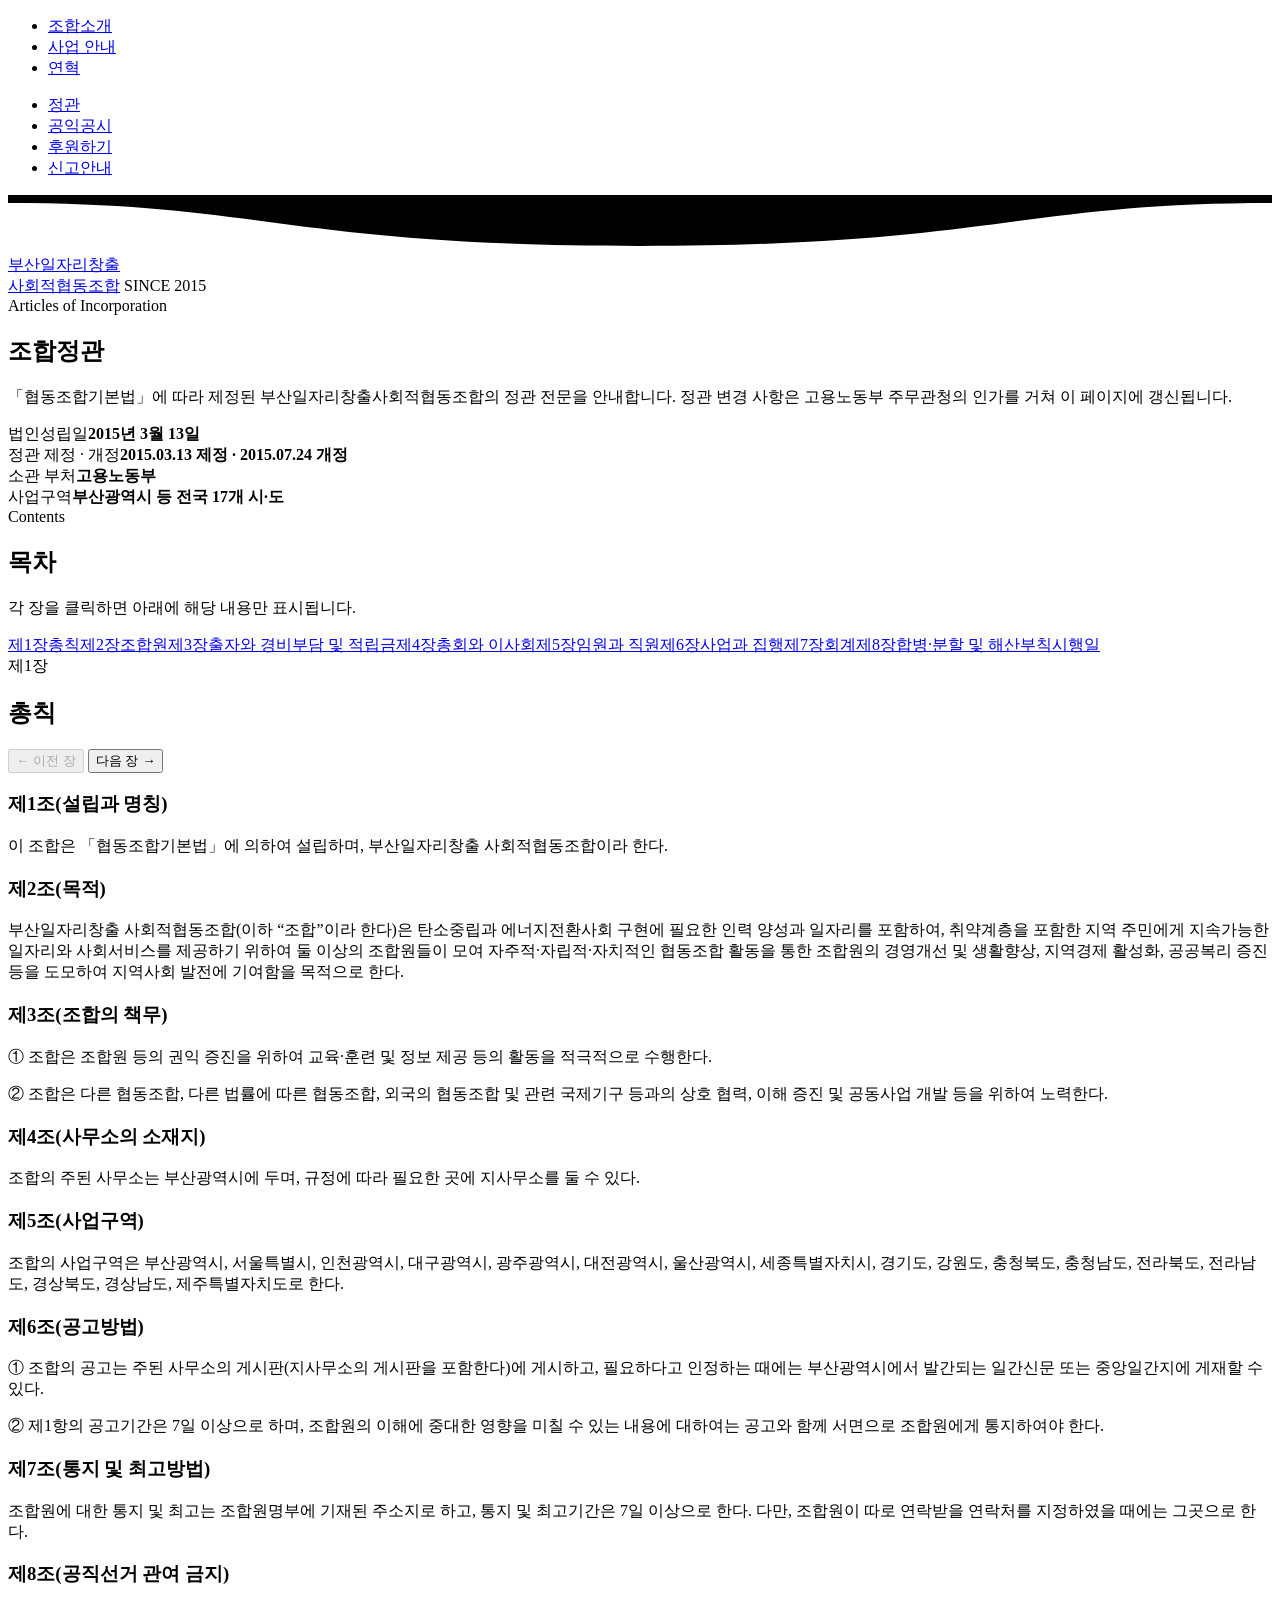
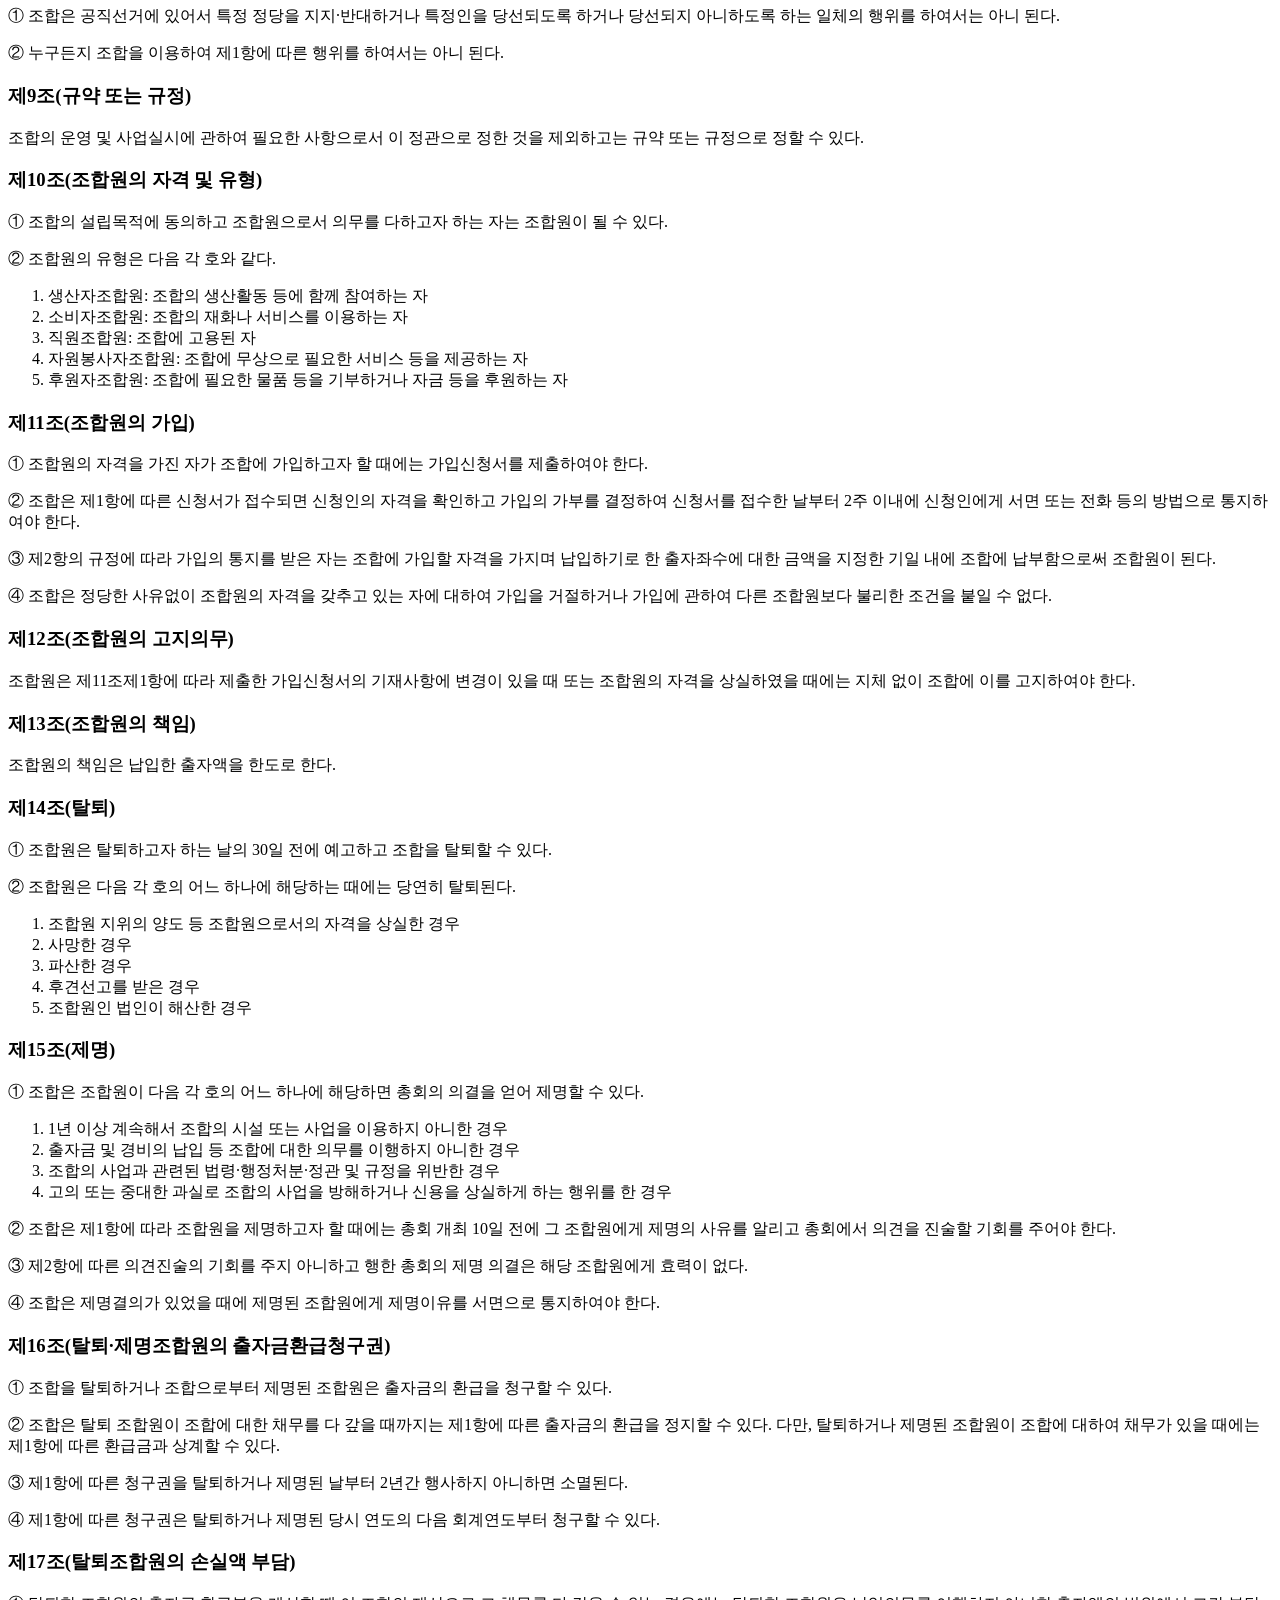
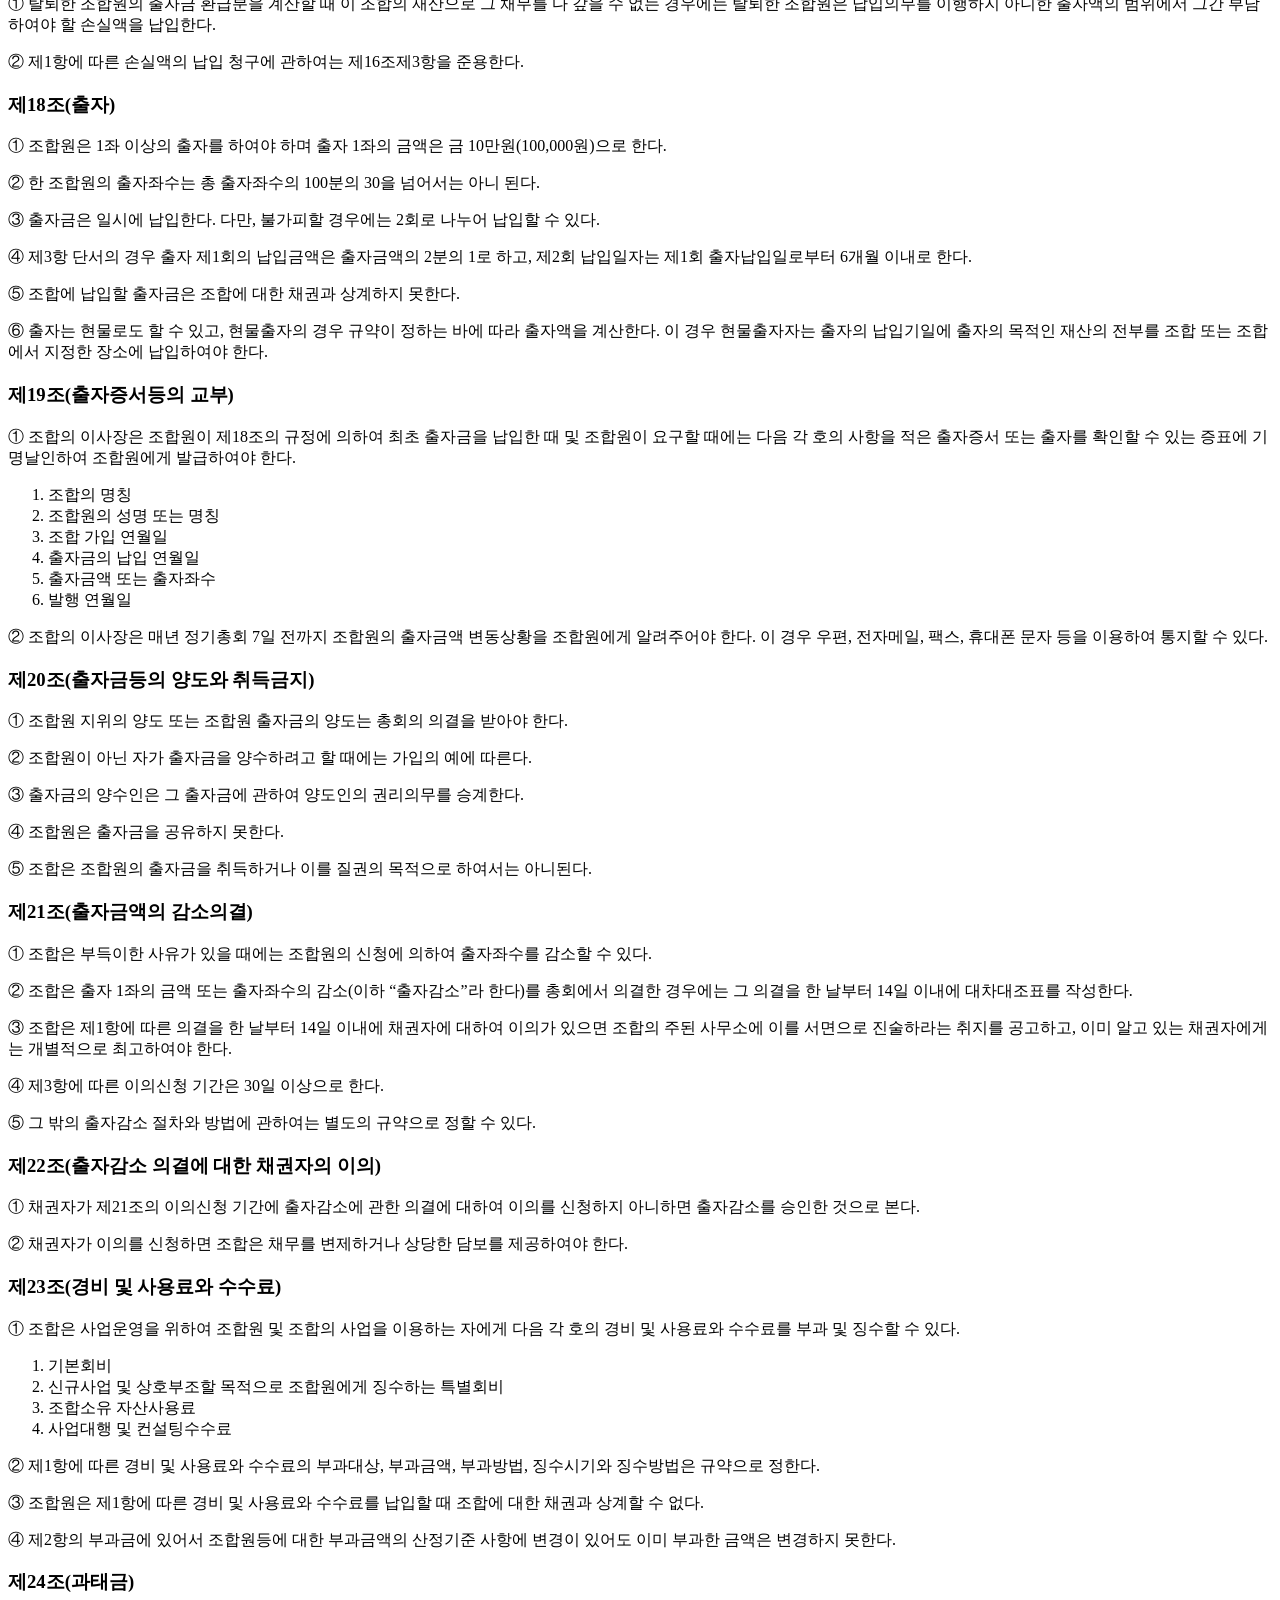
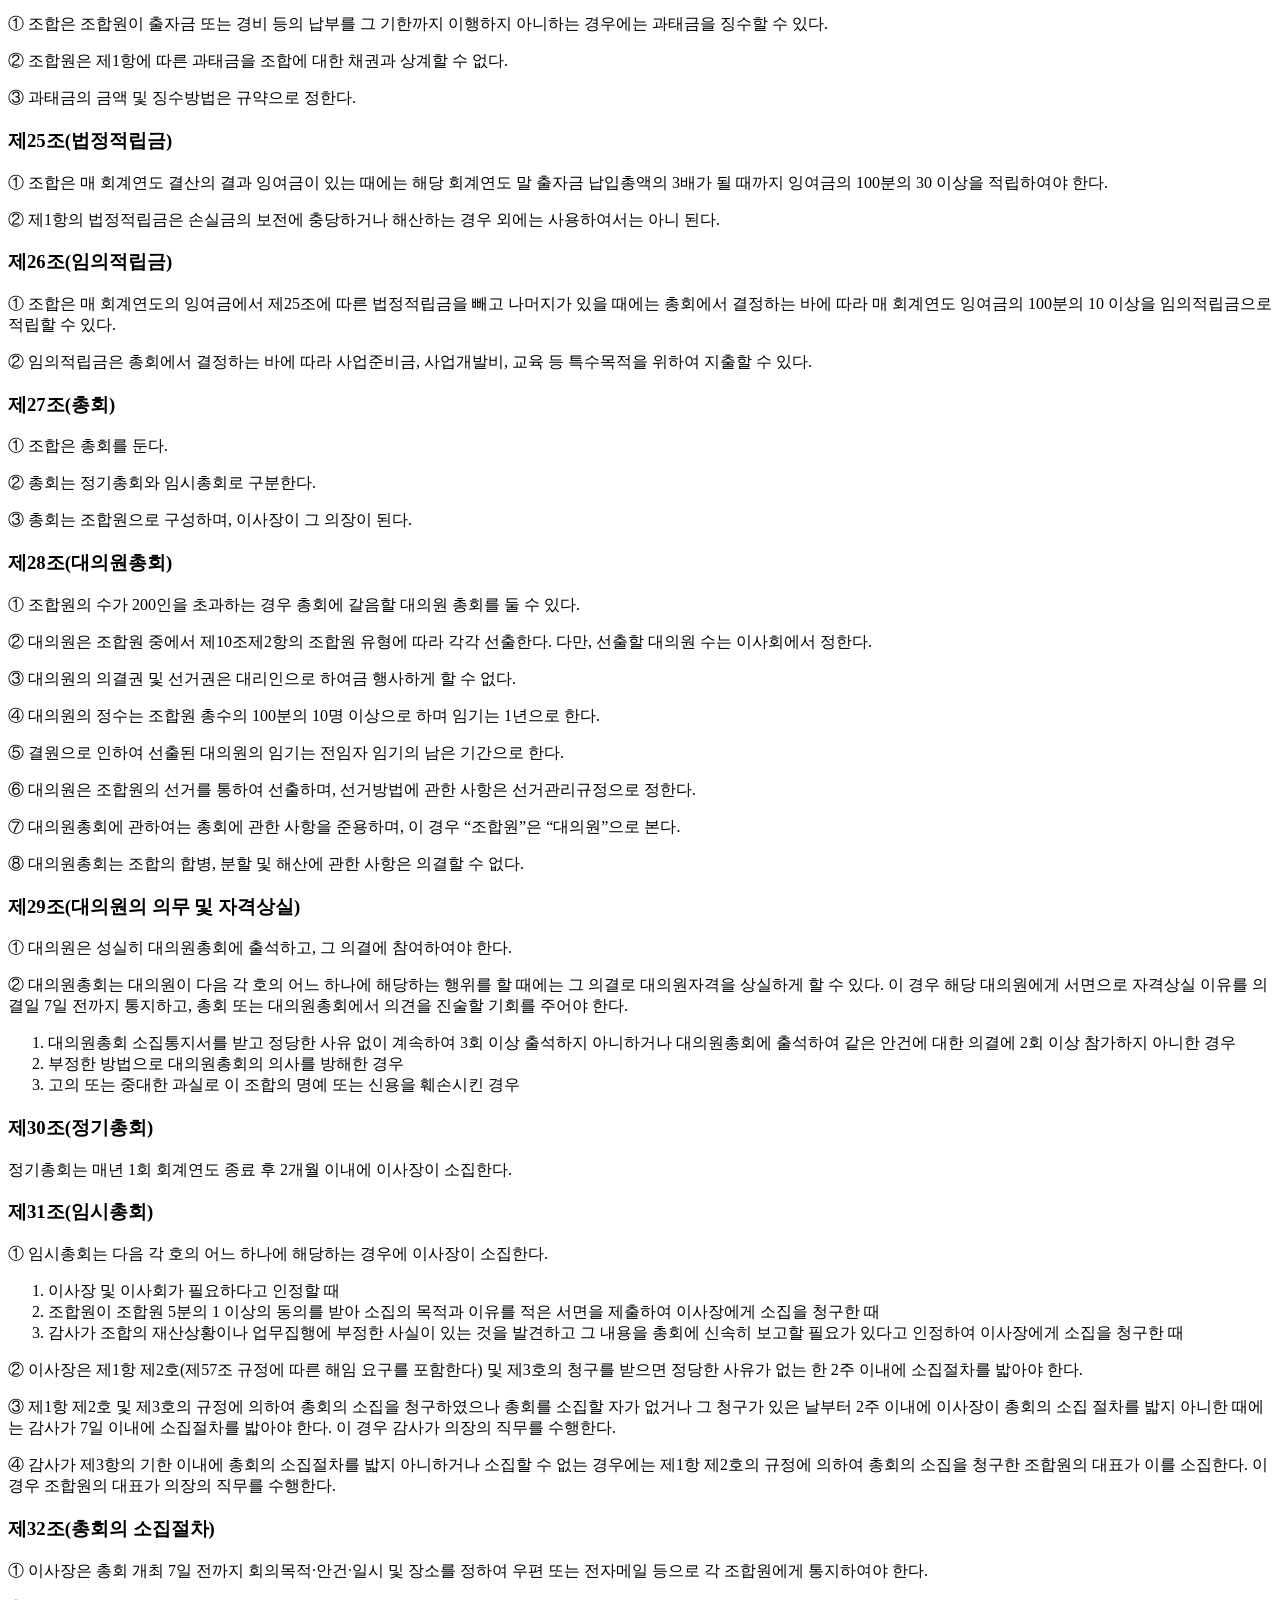
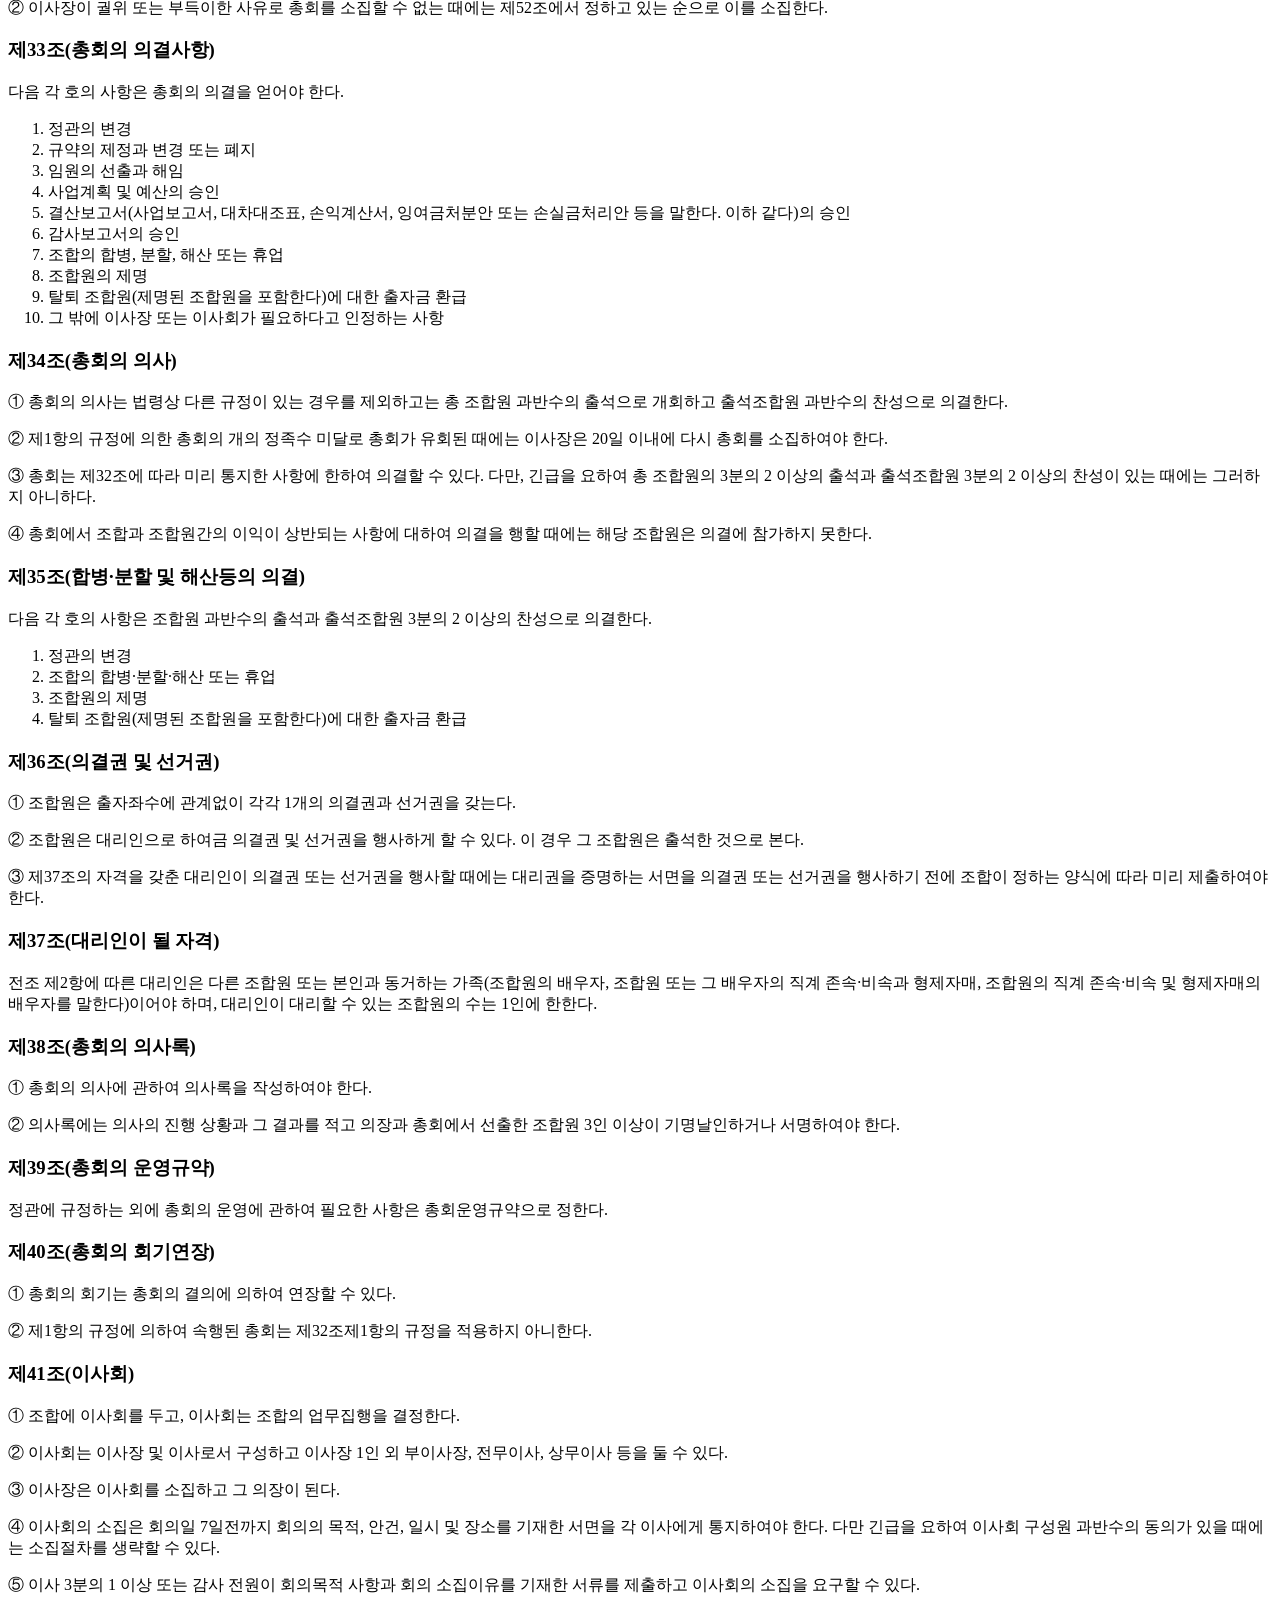
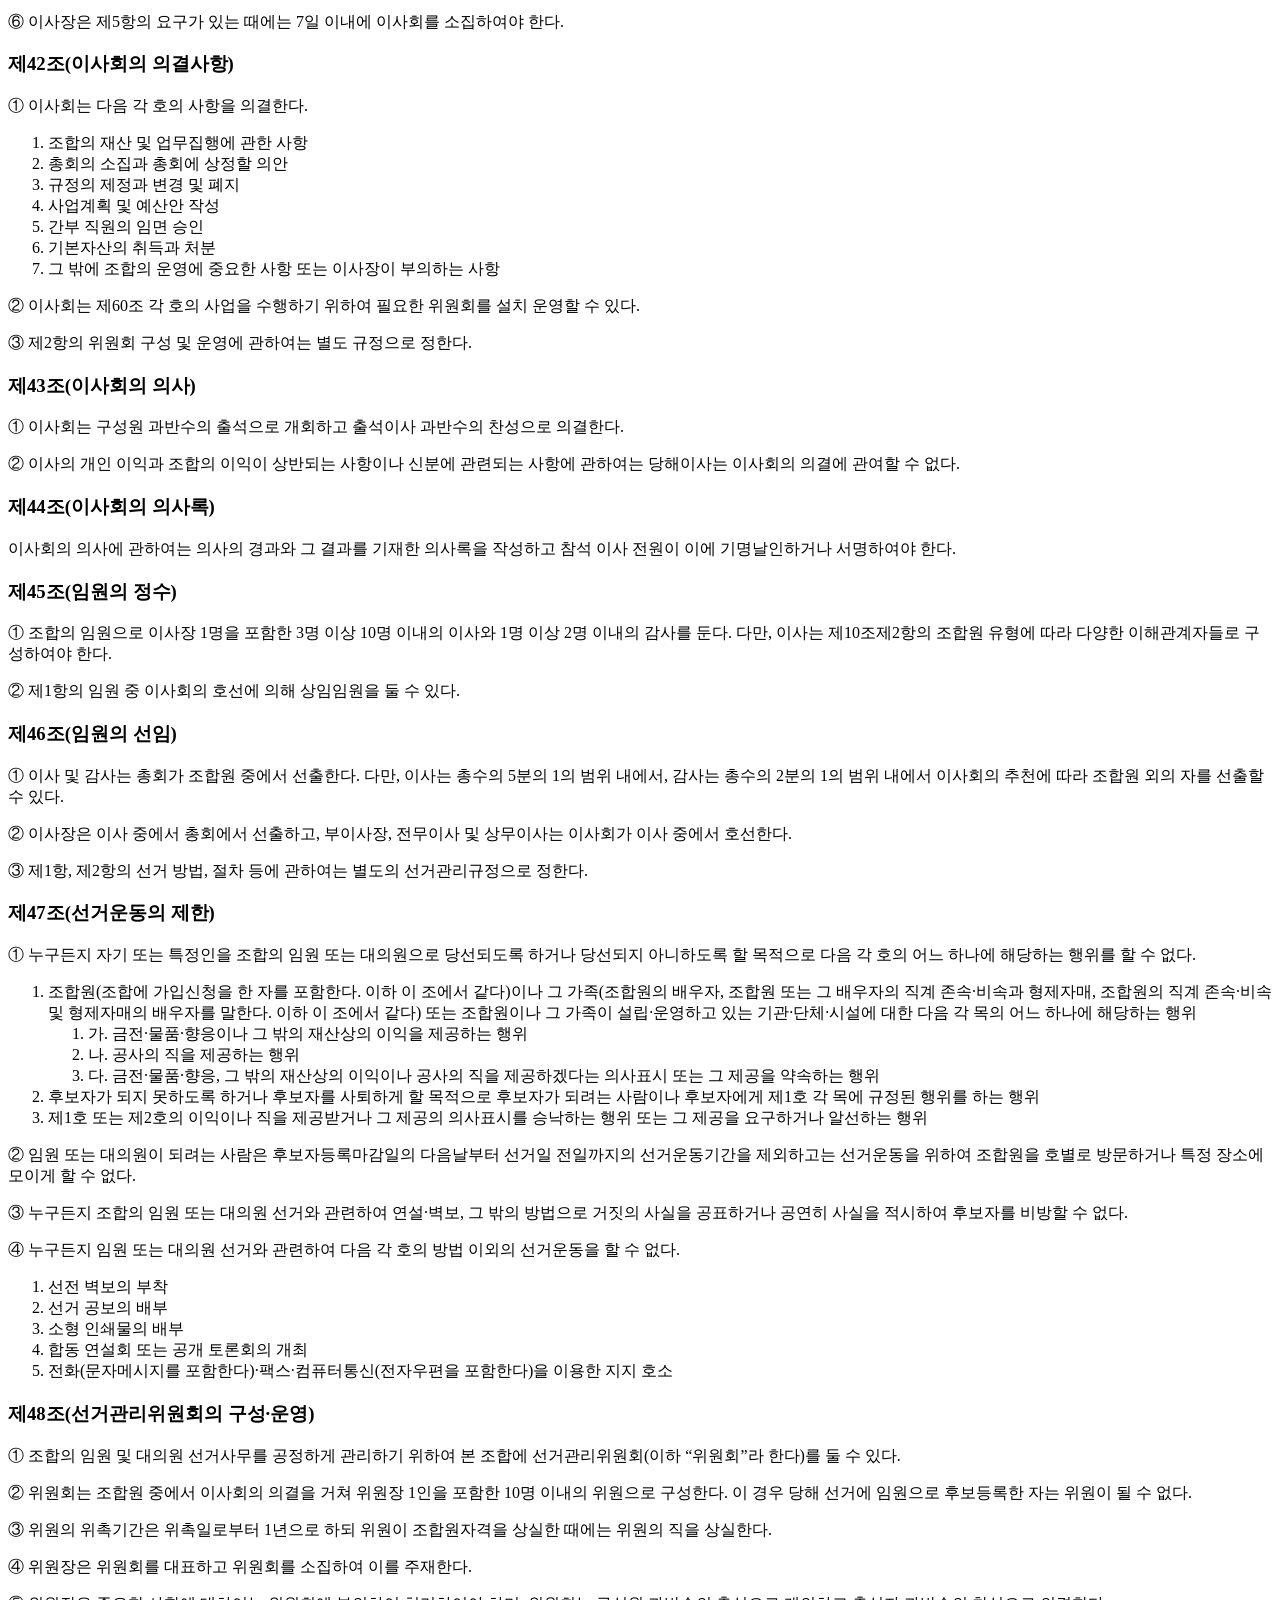
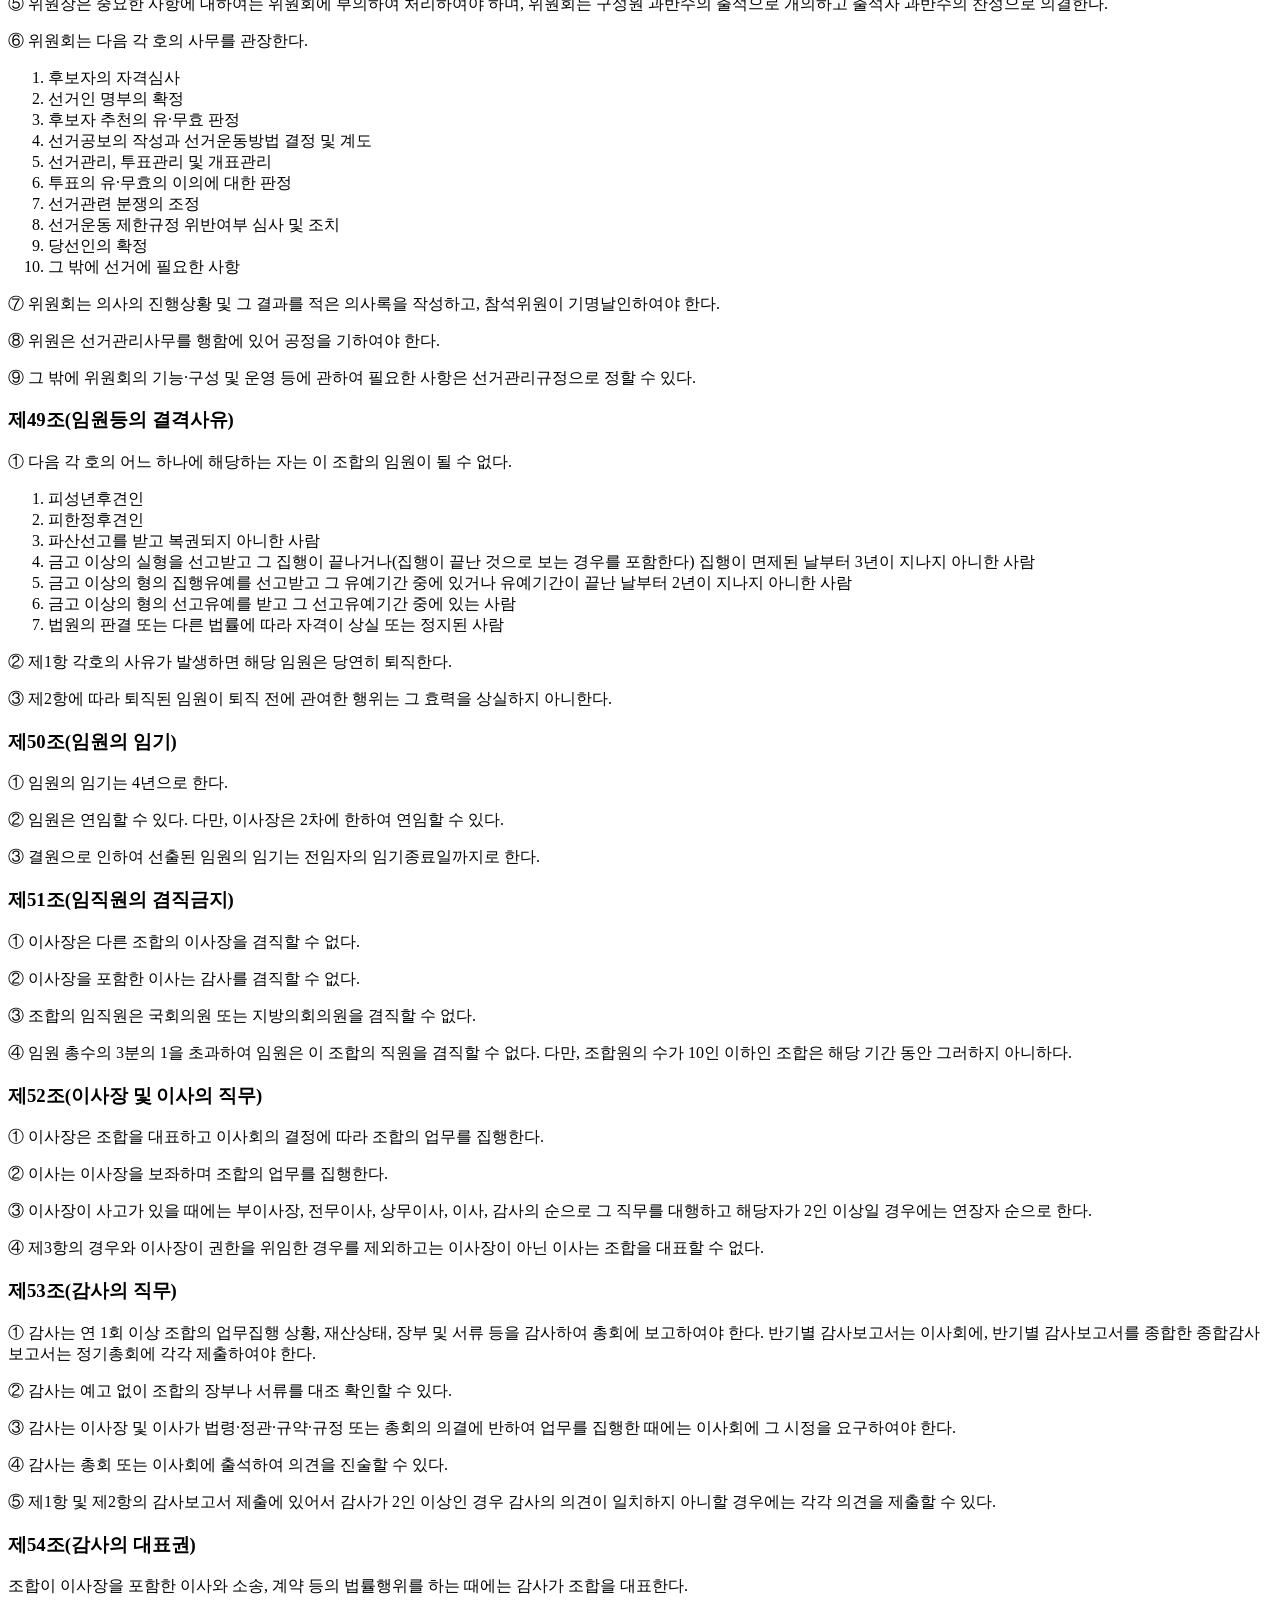
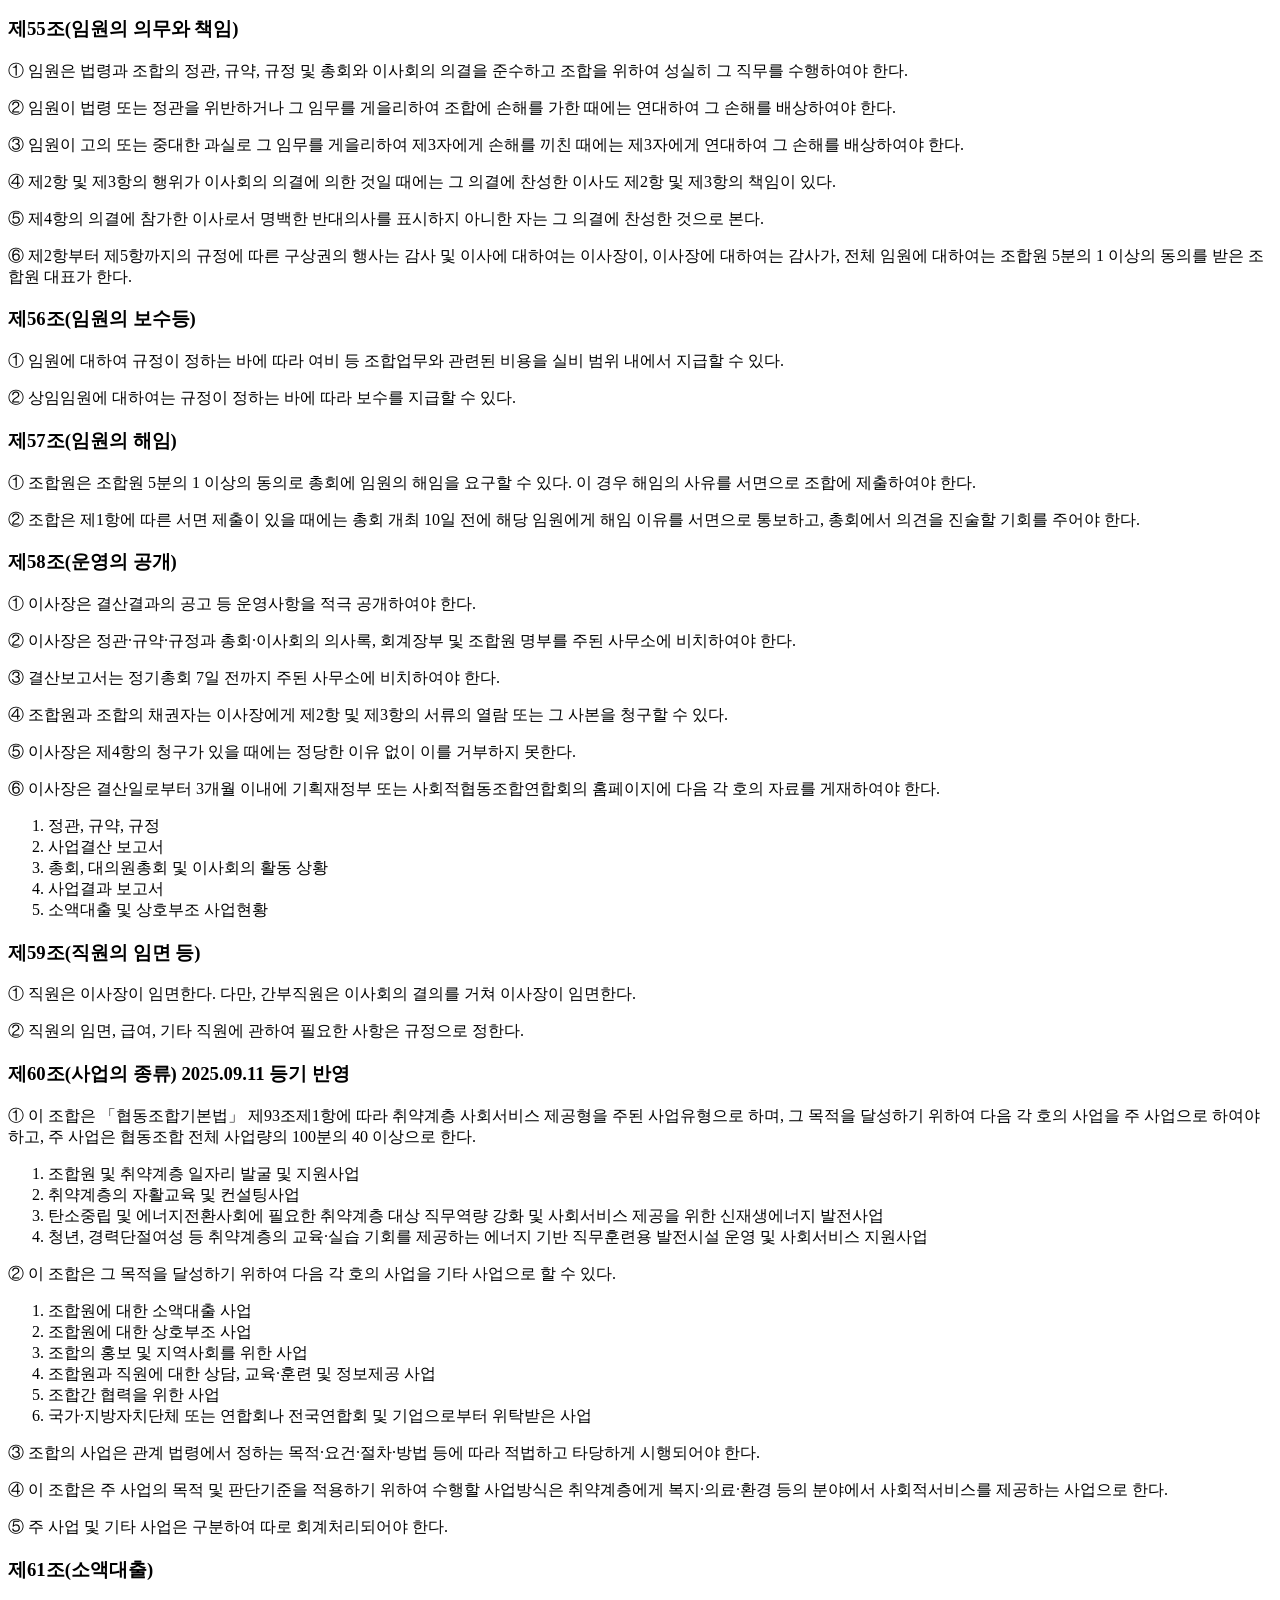
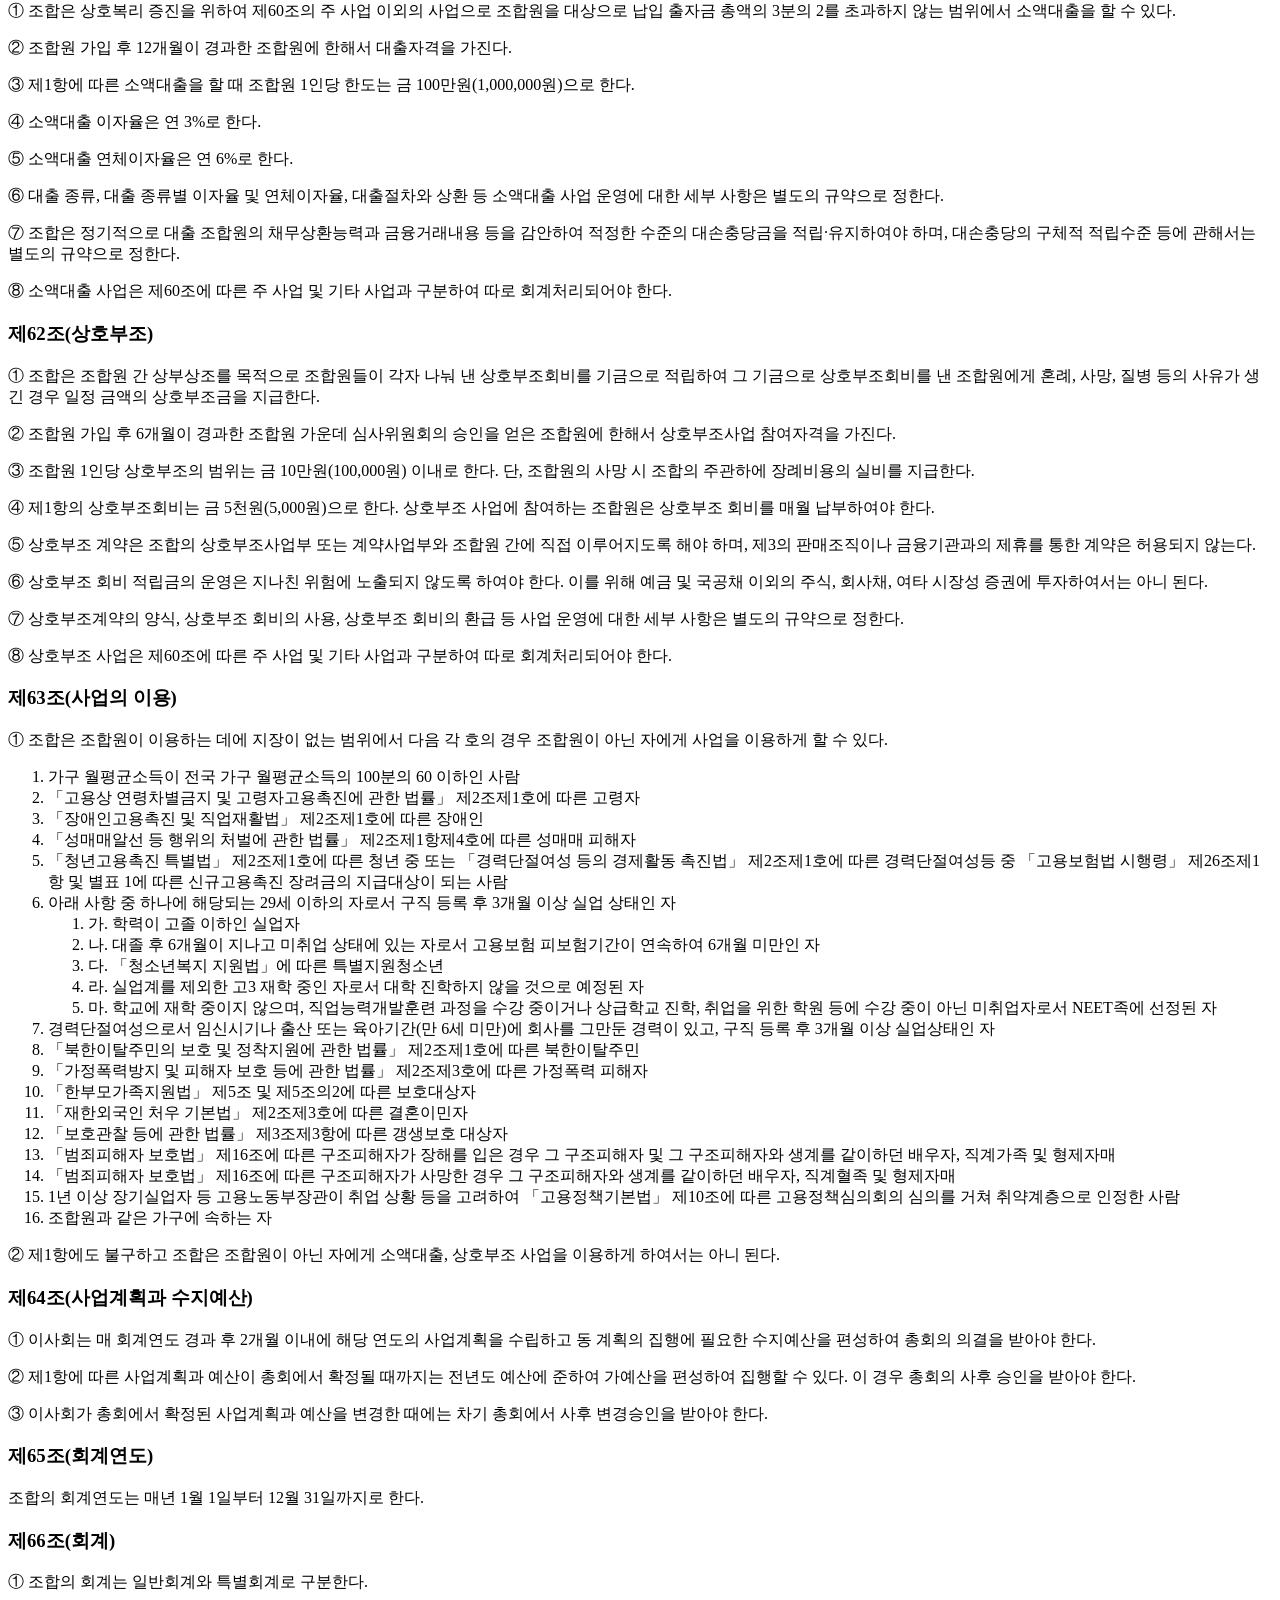
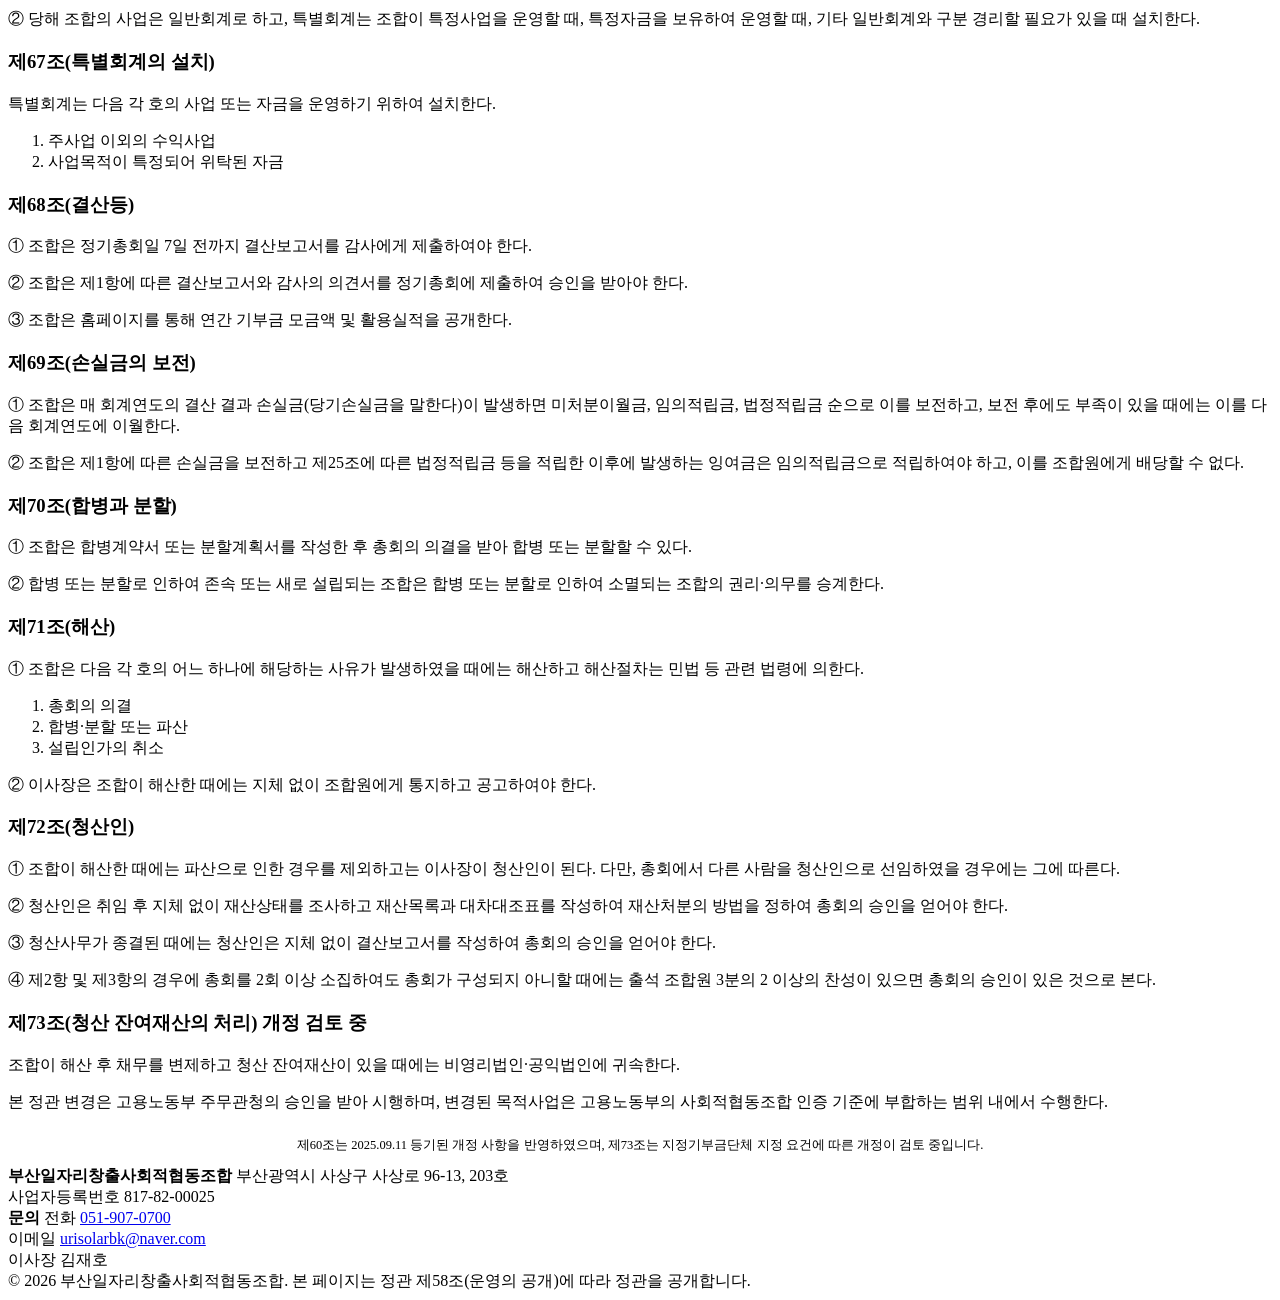
==== commit bd736ad4: "Rename link text from '조합정관' to '정관'" ====
--- a/articles.html
+++ b/articles.html
@@ -20,7 +20,7 @@
     </ul></nav>
     <div class="brand-spacer"></div>
     <nav class="nav-right"><ul>
-      <li><a href="#toc" class="active">조합정관</a></li>
+      <li><a href="#toc" class="active">정관</a></li>
       <li><a href="disclosure.html">공익공시</a></li>
       <li><a href="donate.html">후원하기</a></li>
       <li><a href="index.html#report">신고안내</a></li>
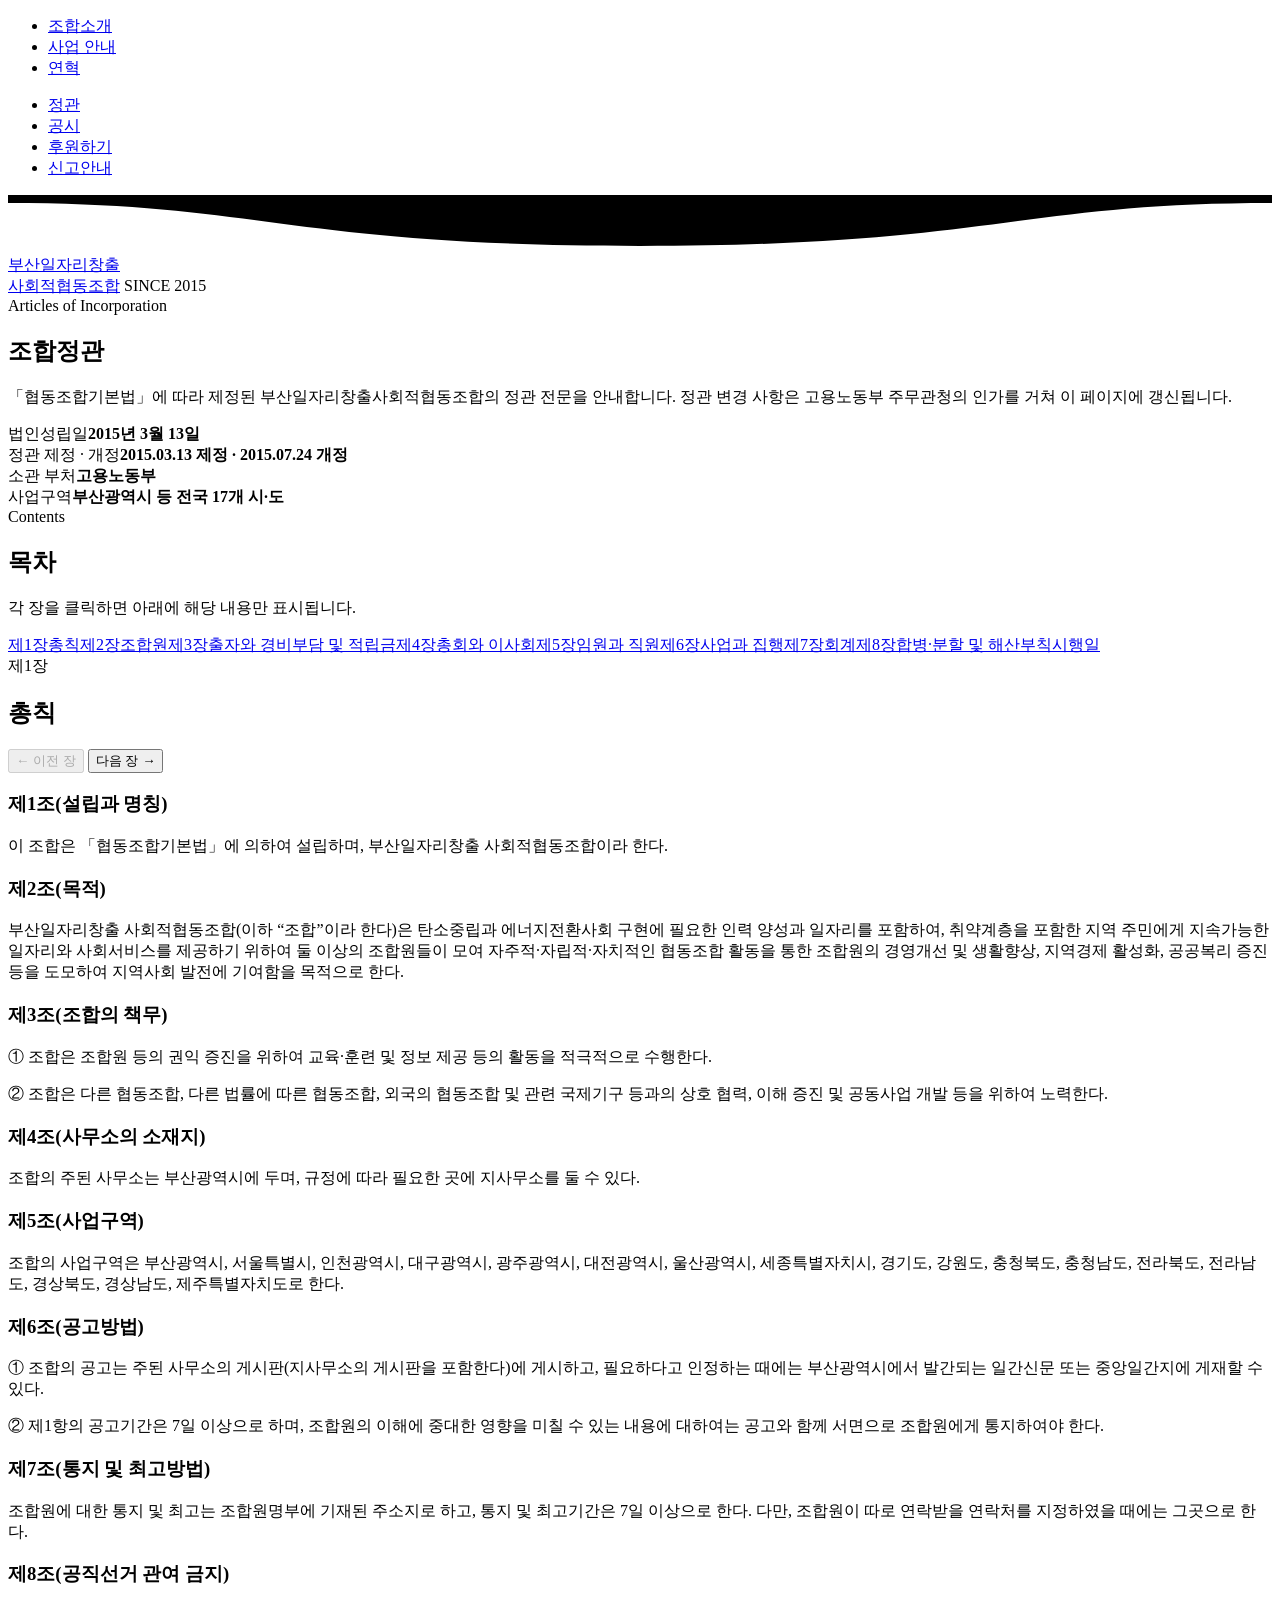
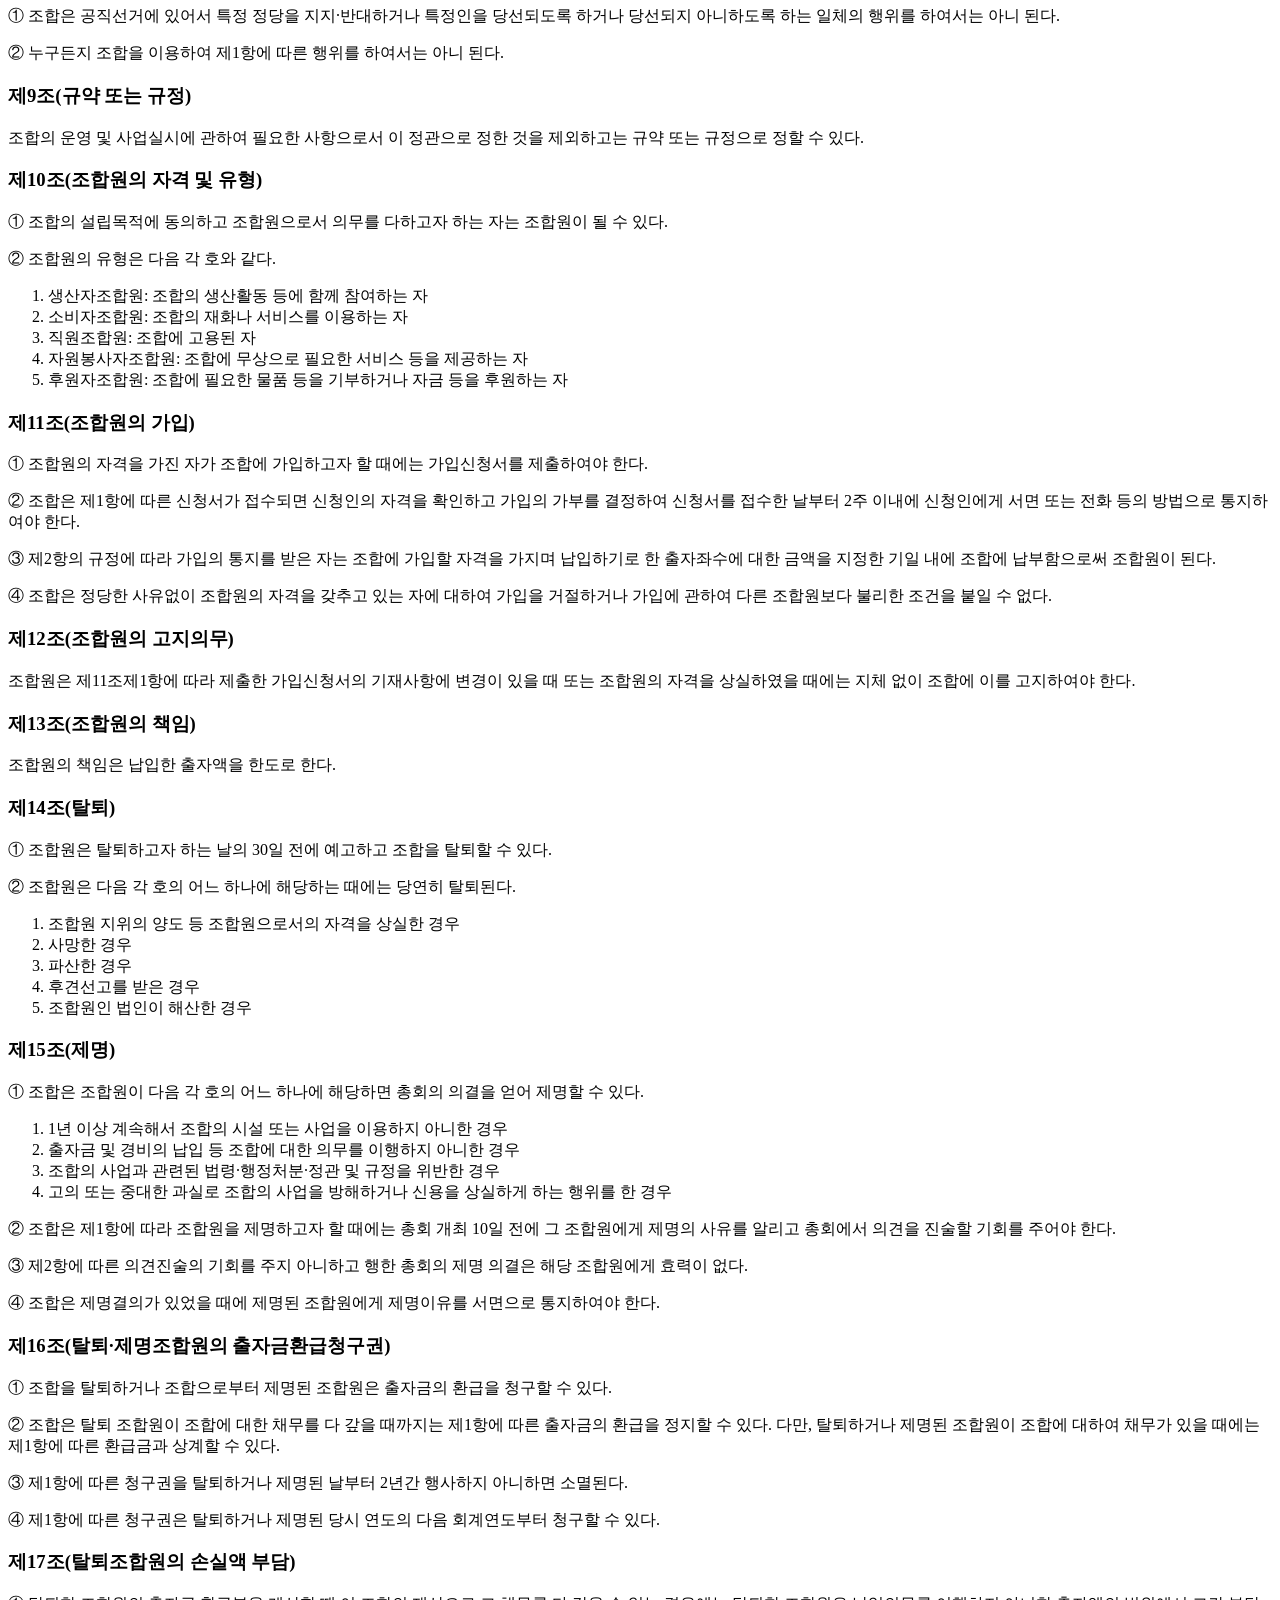
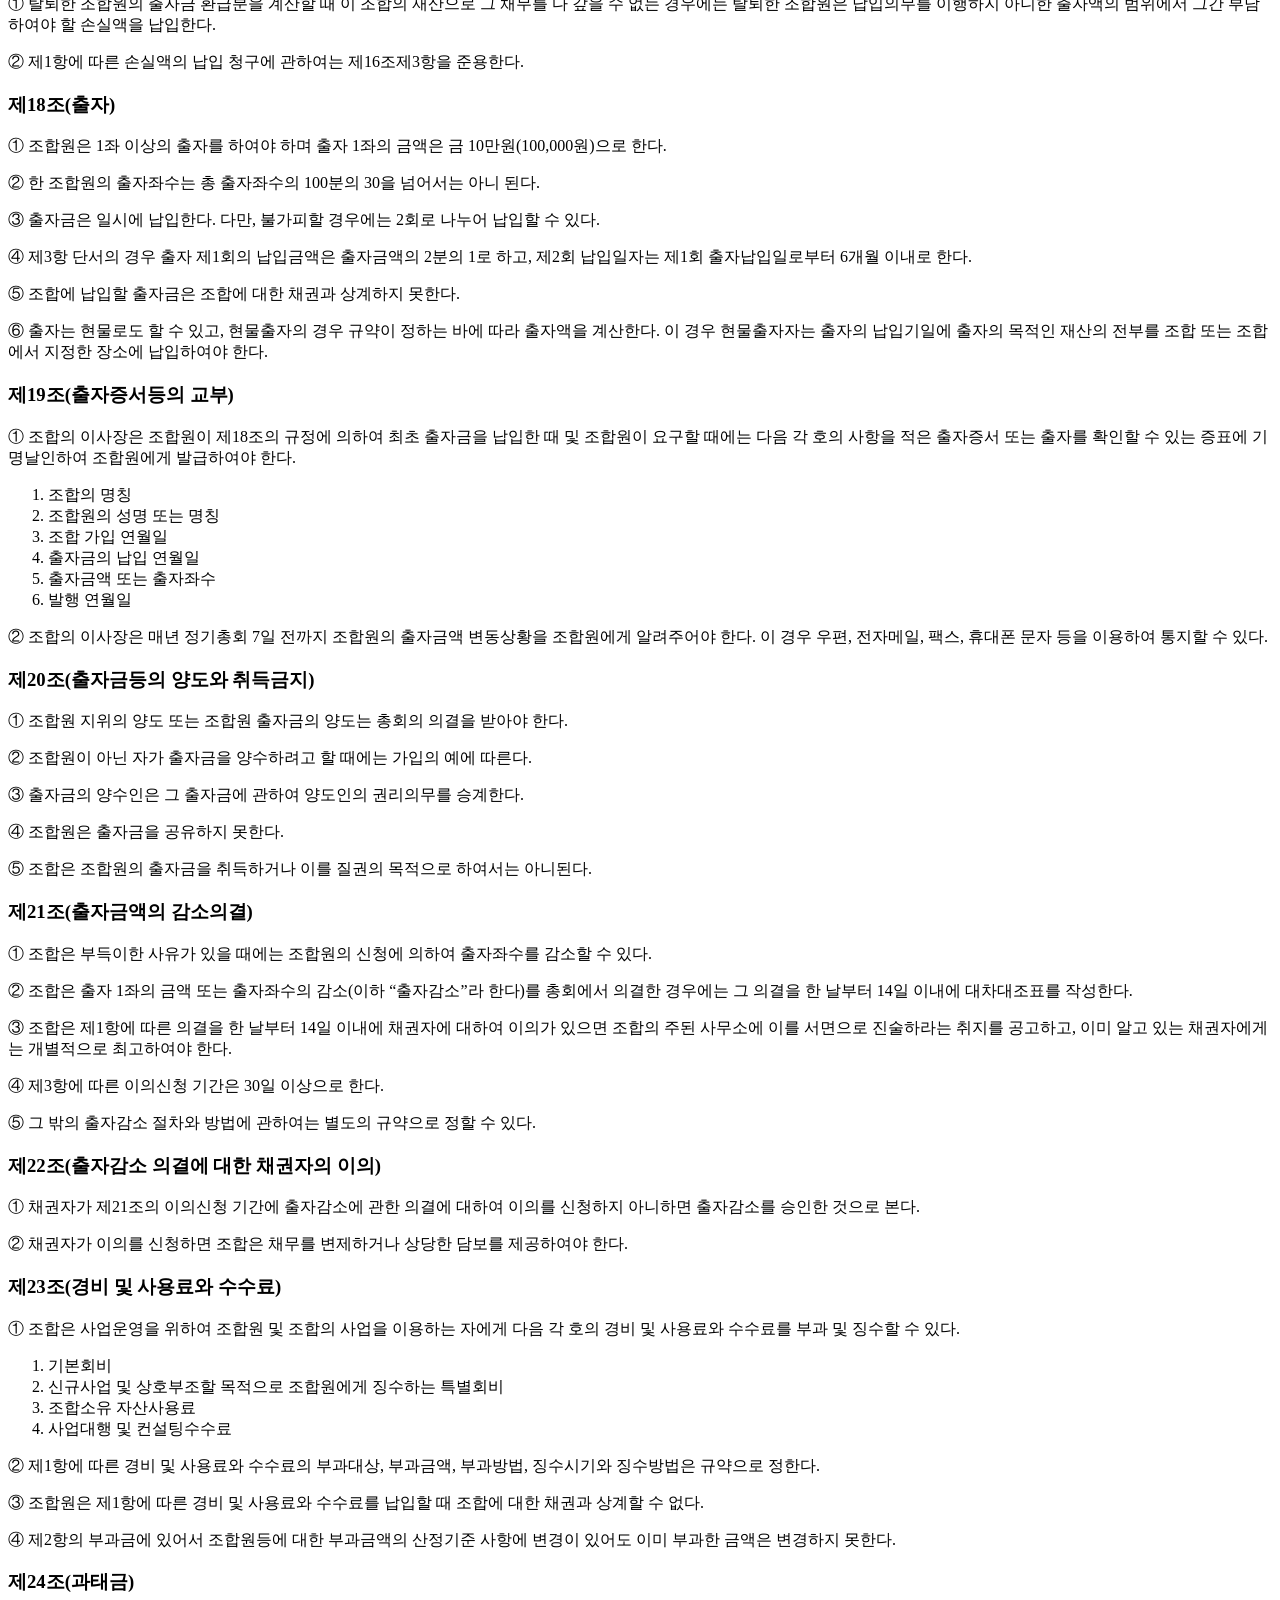
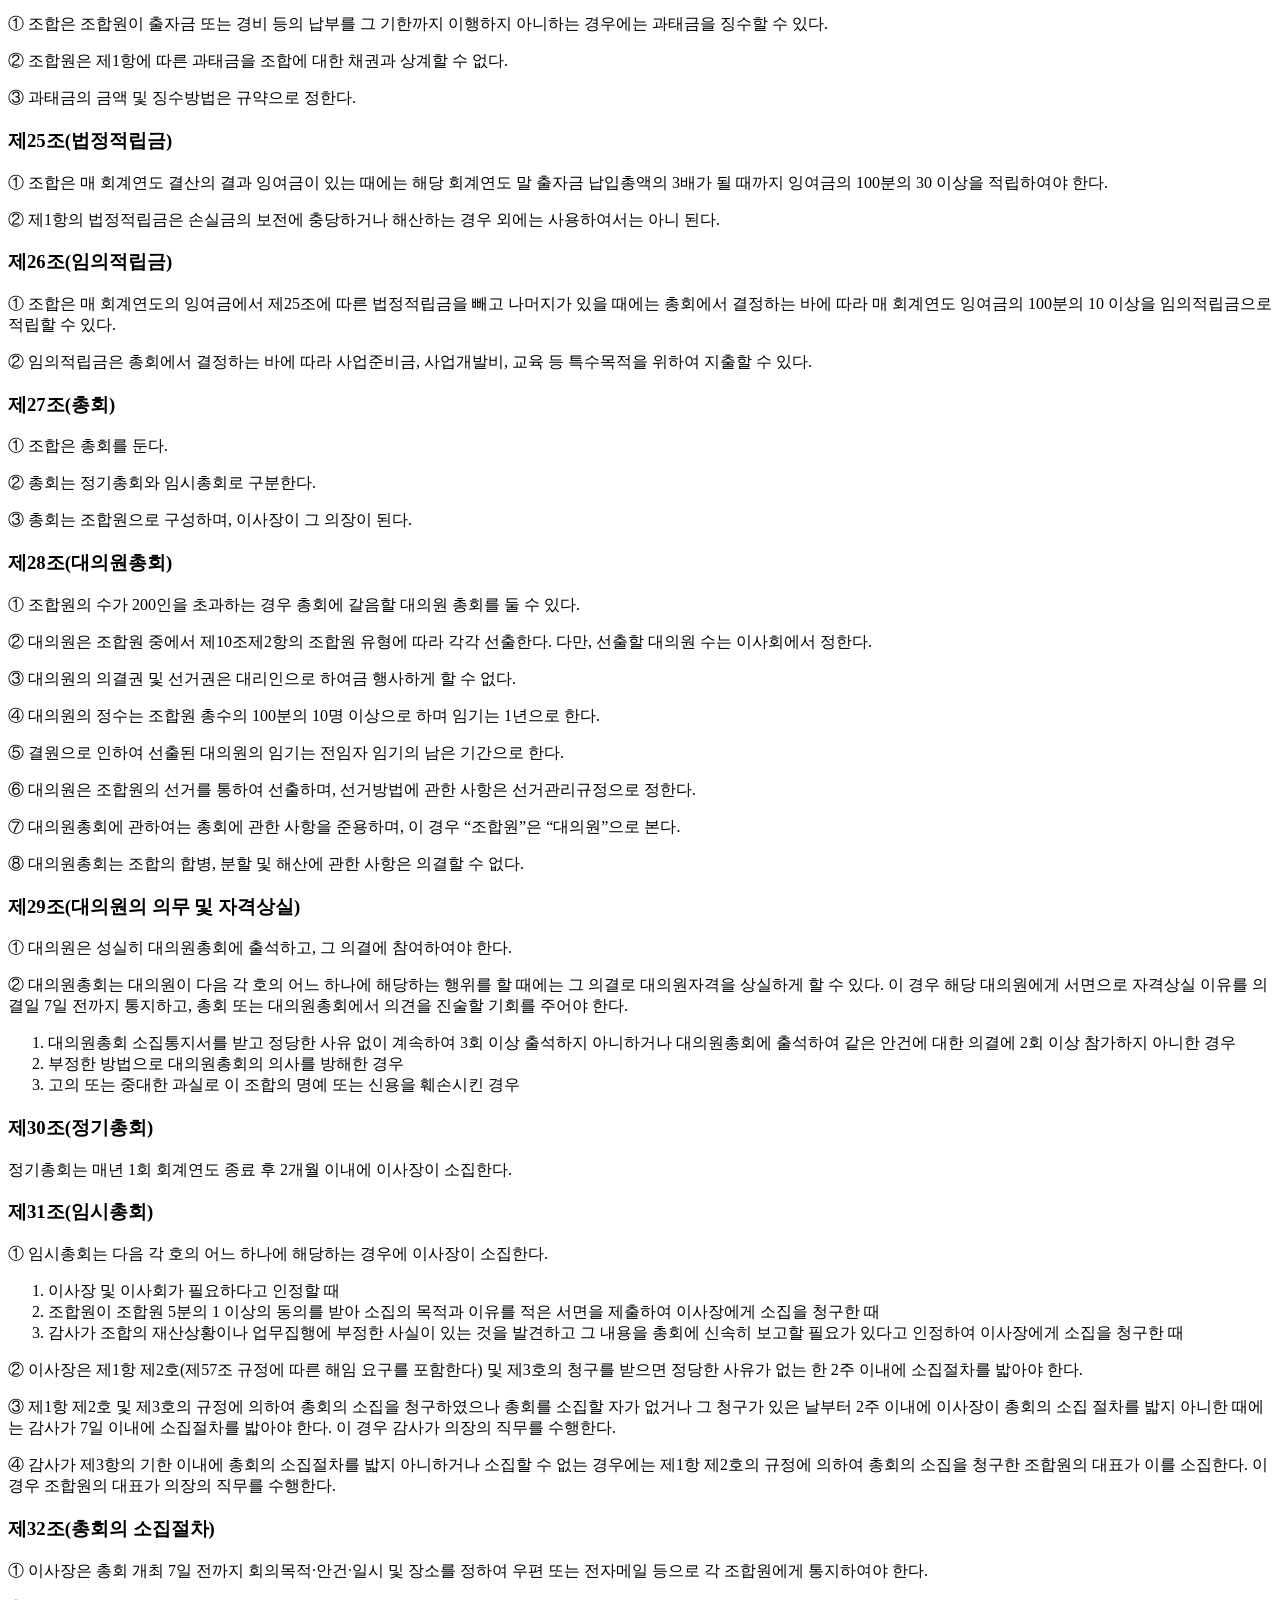
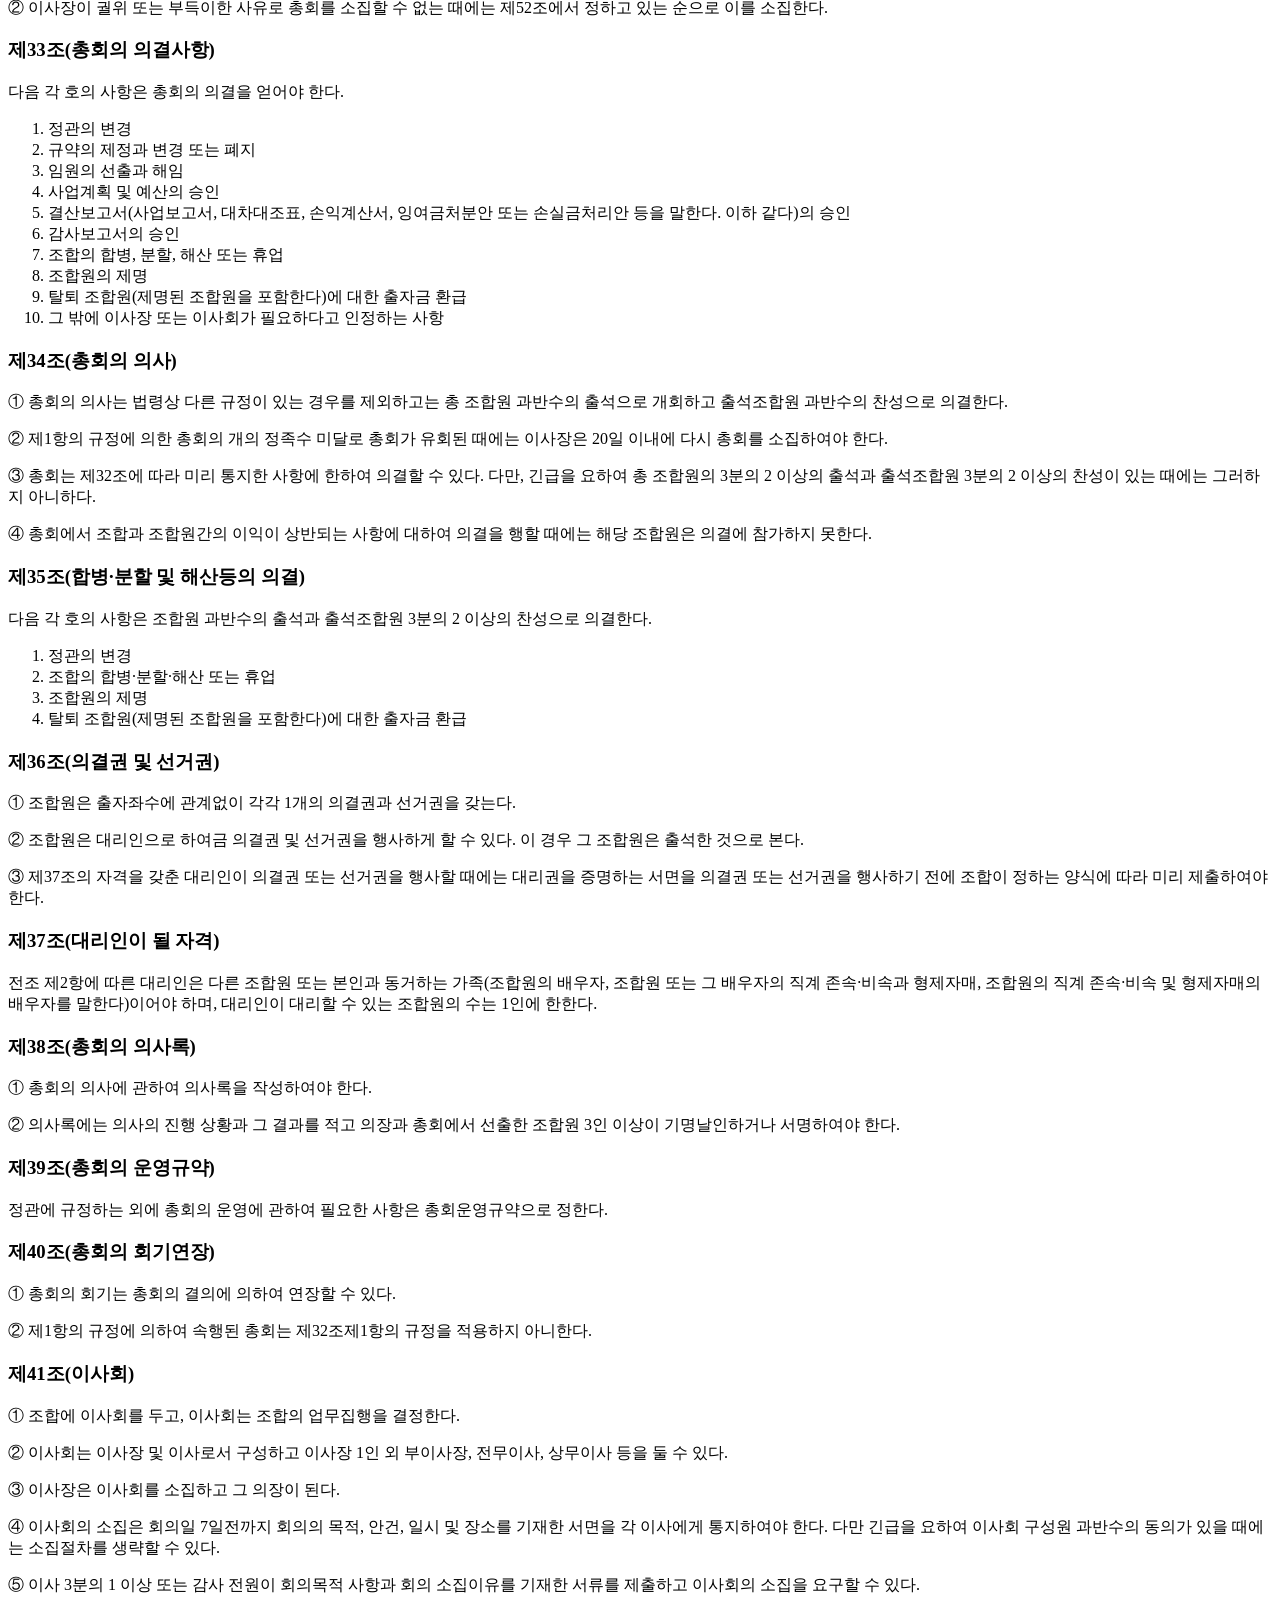
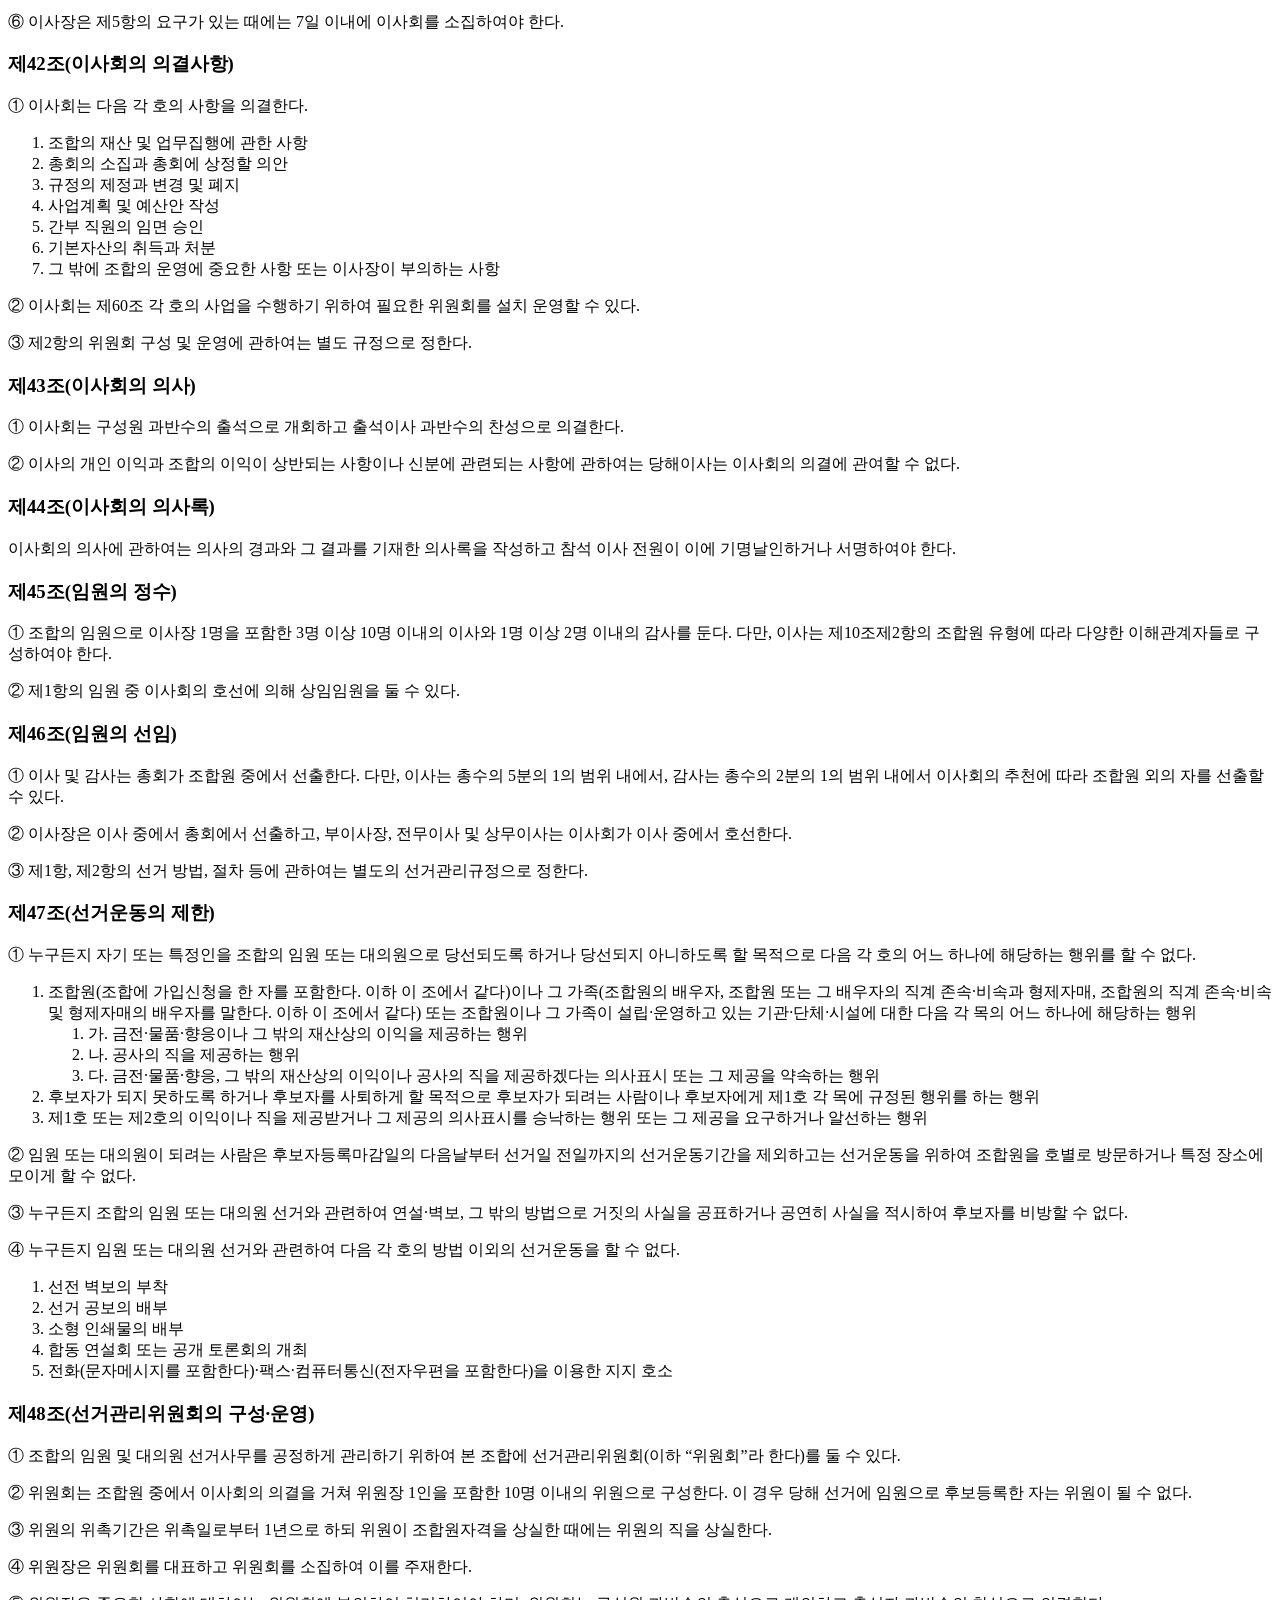
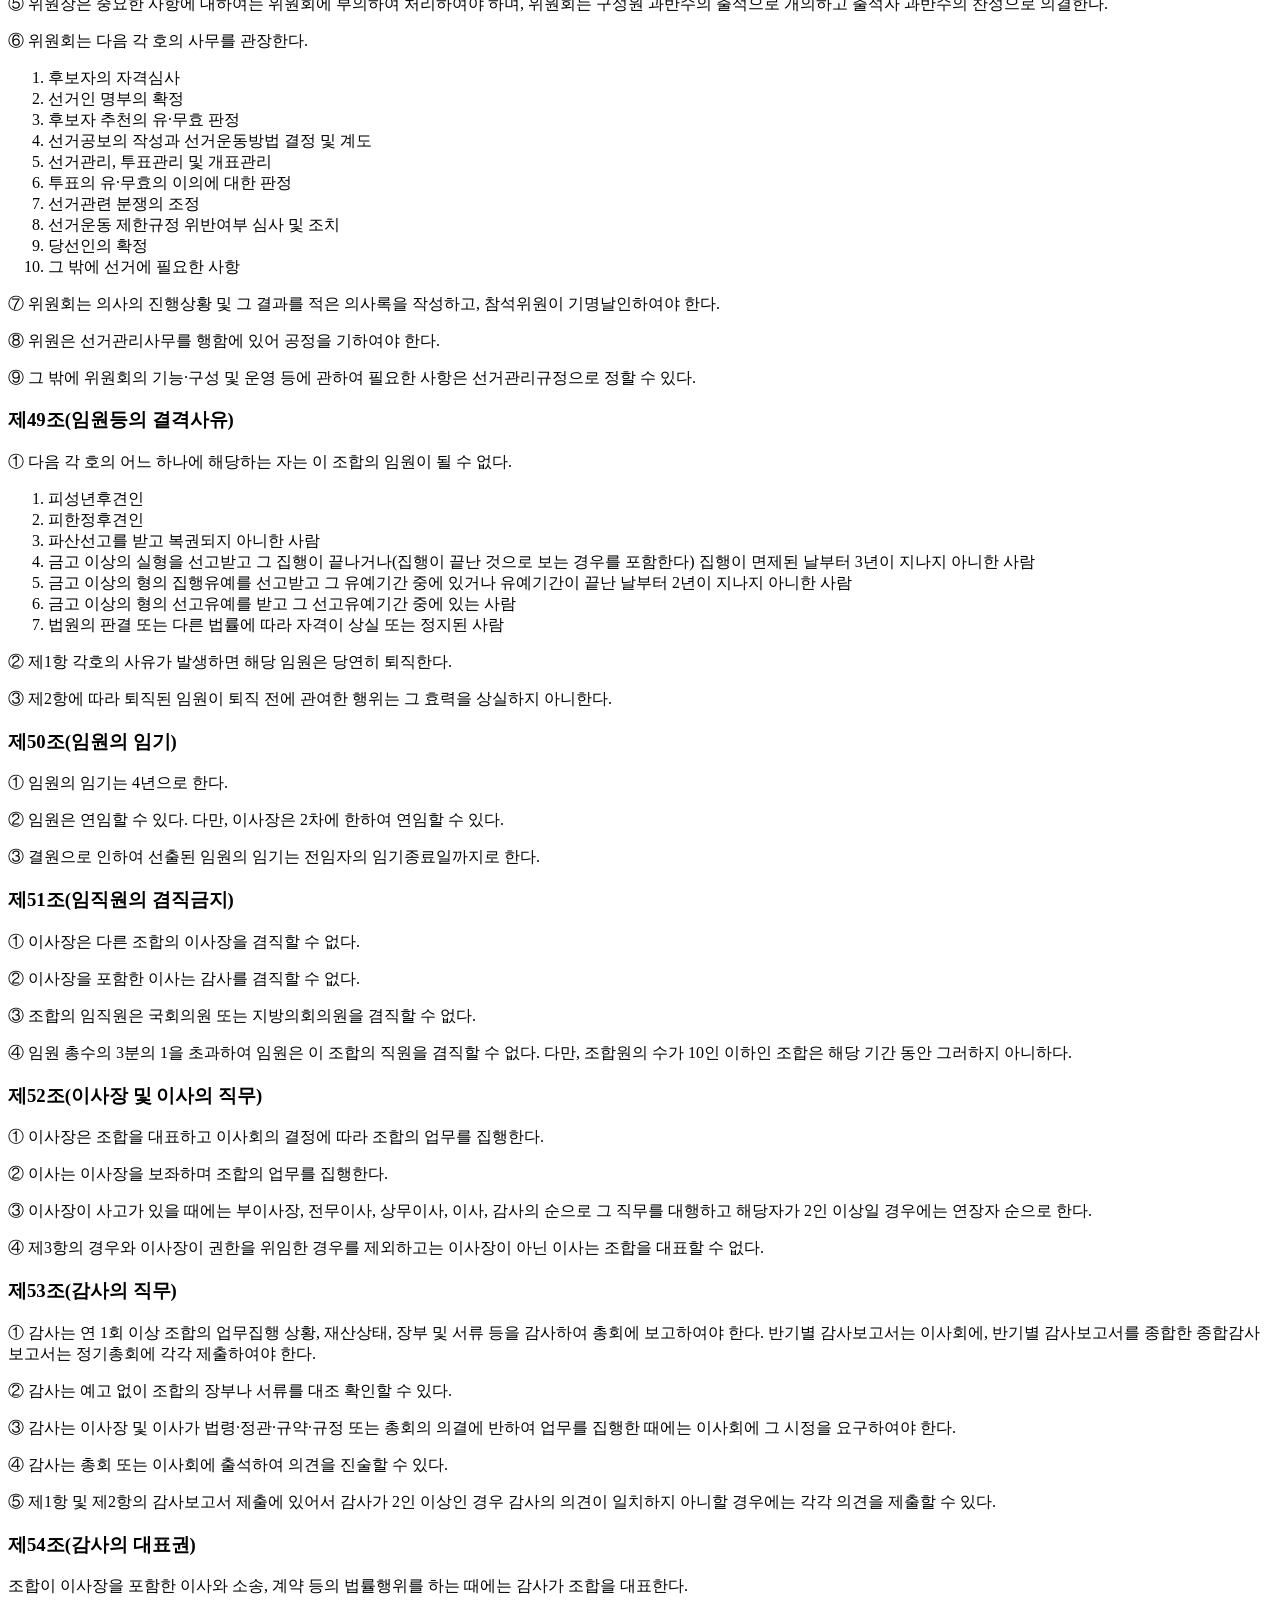
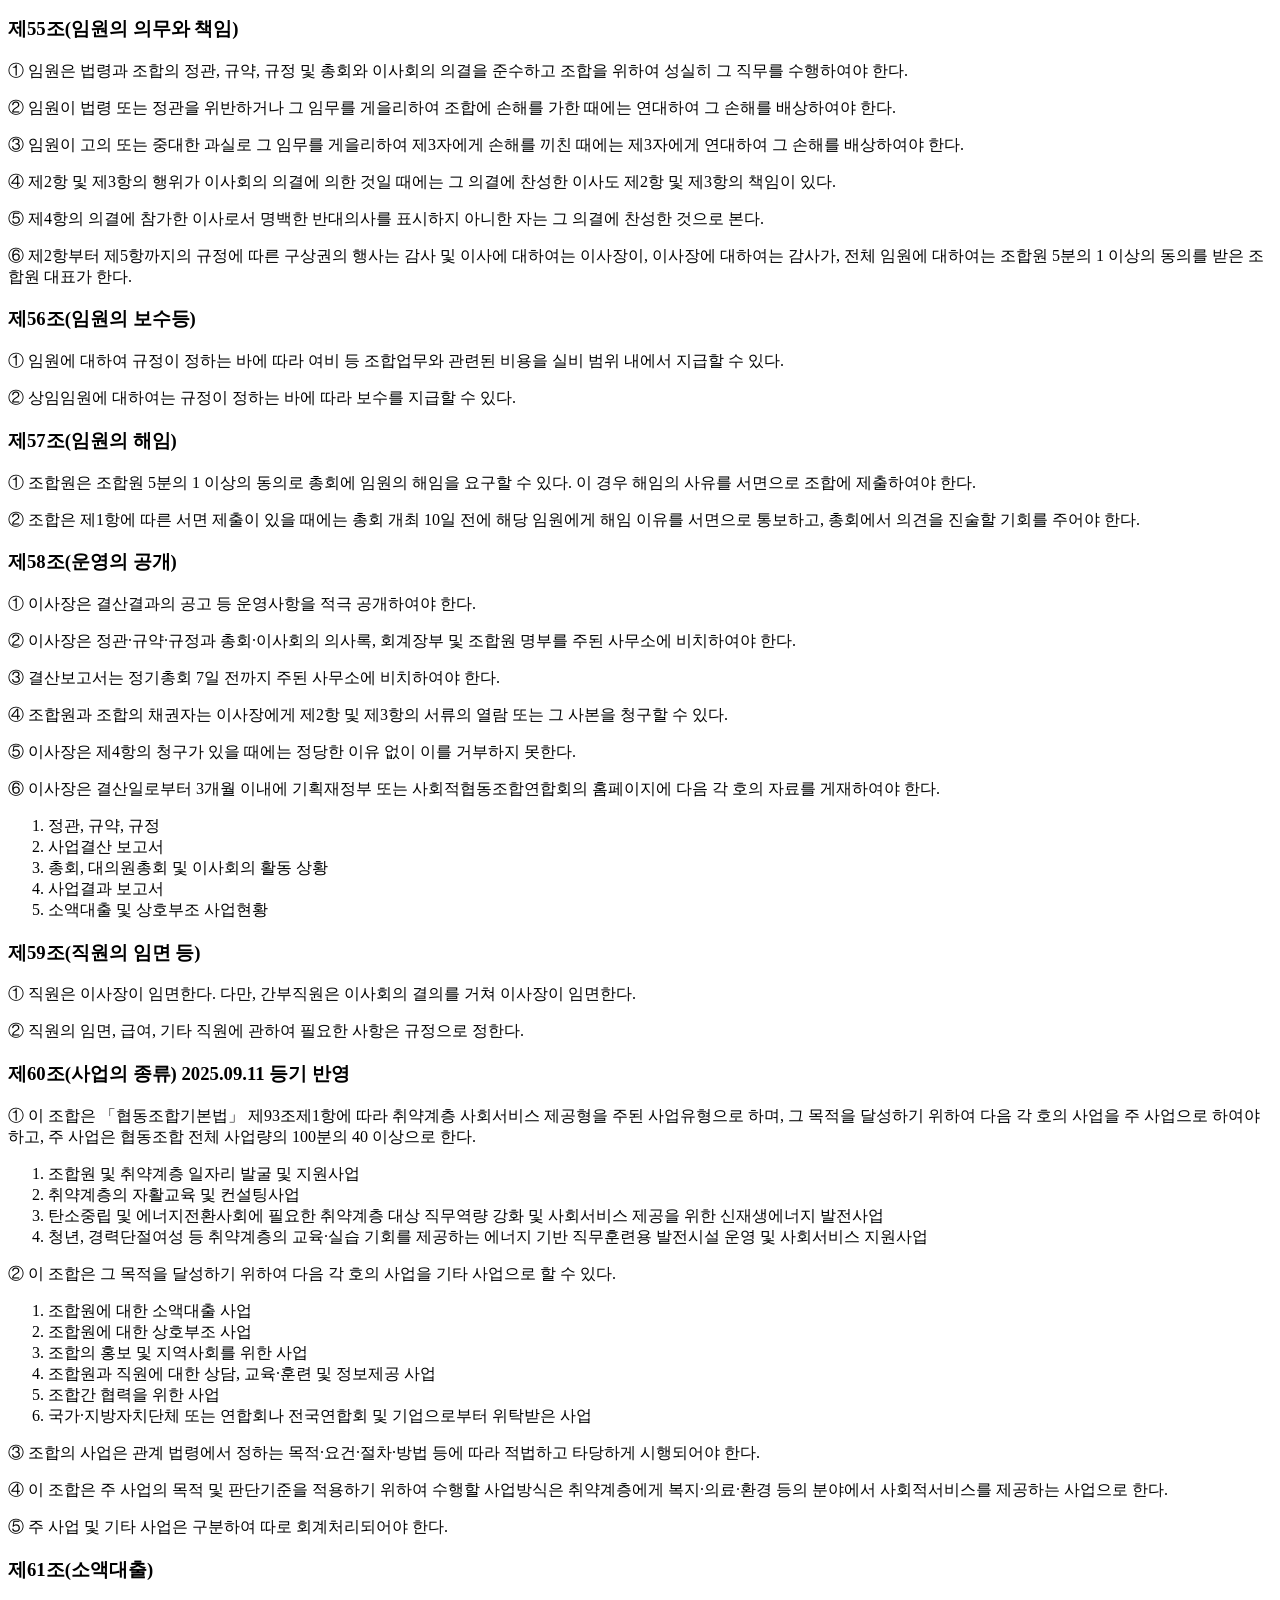
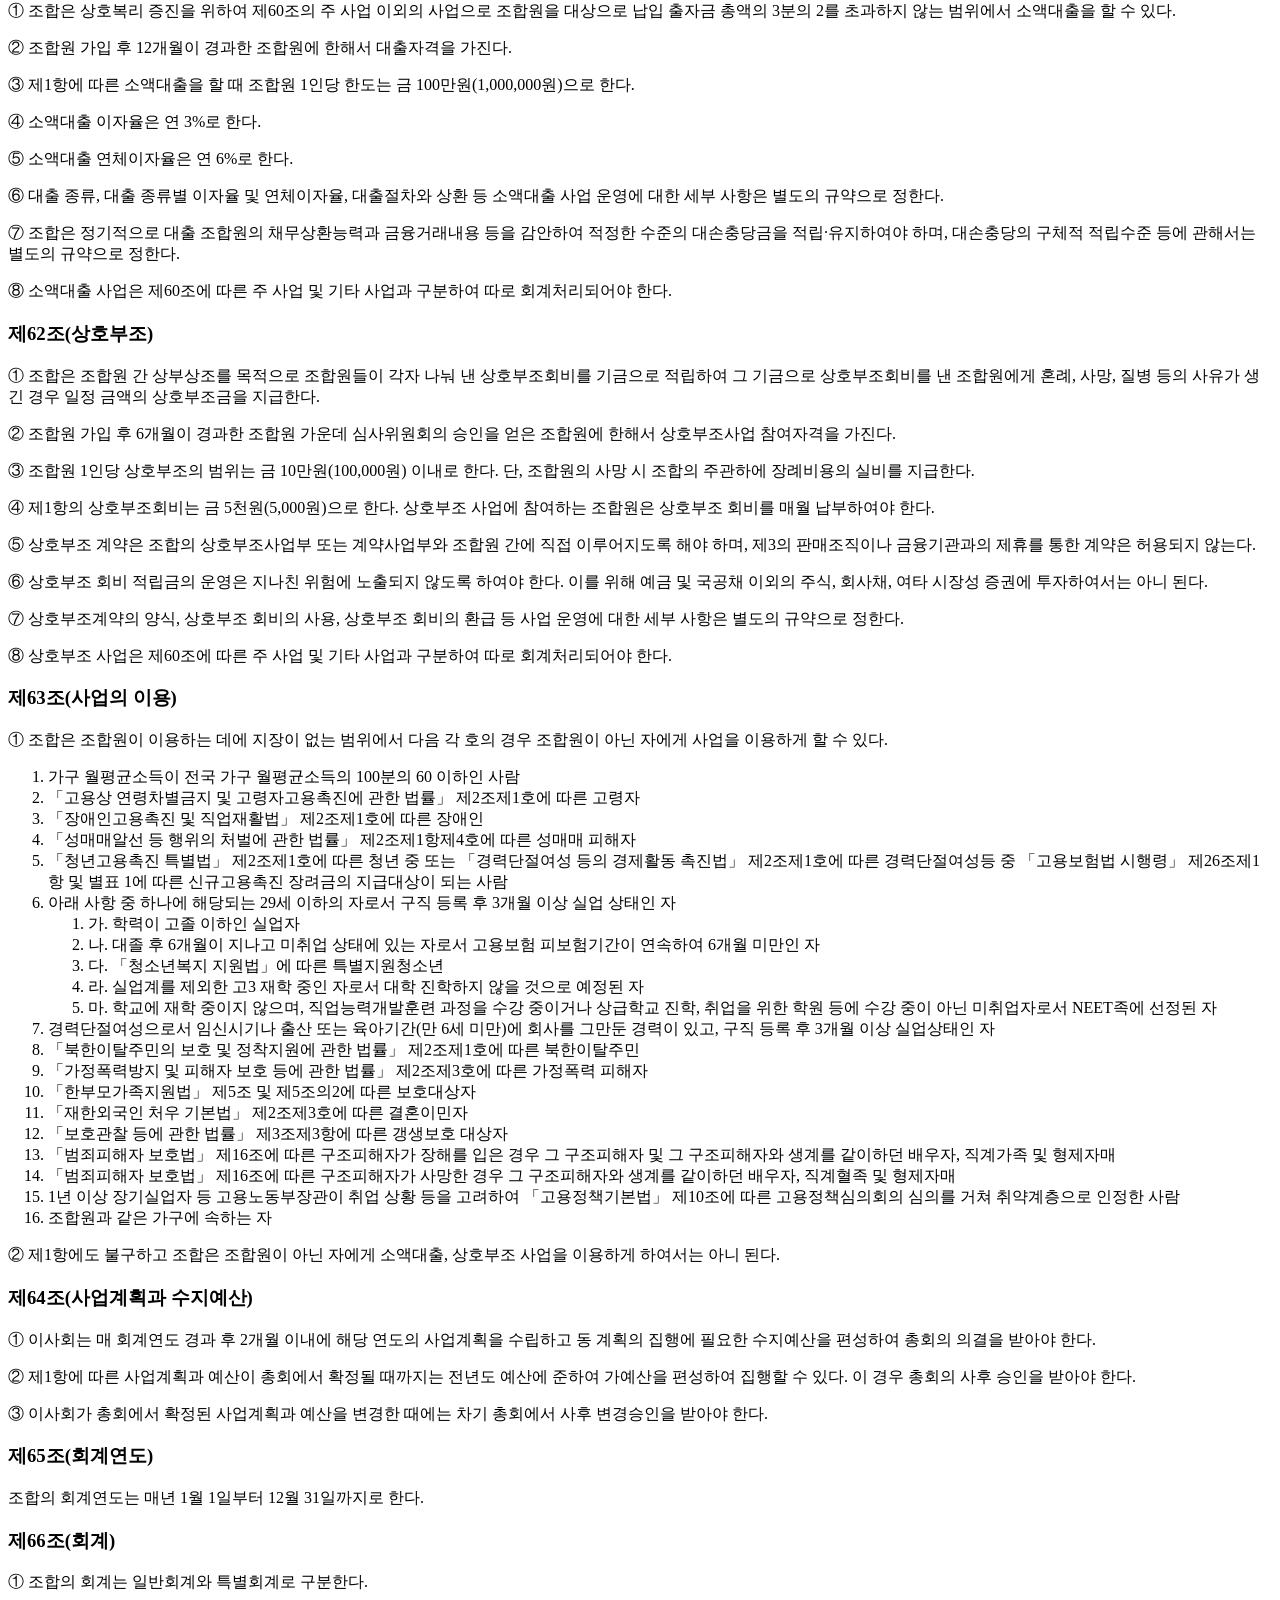
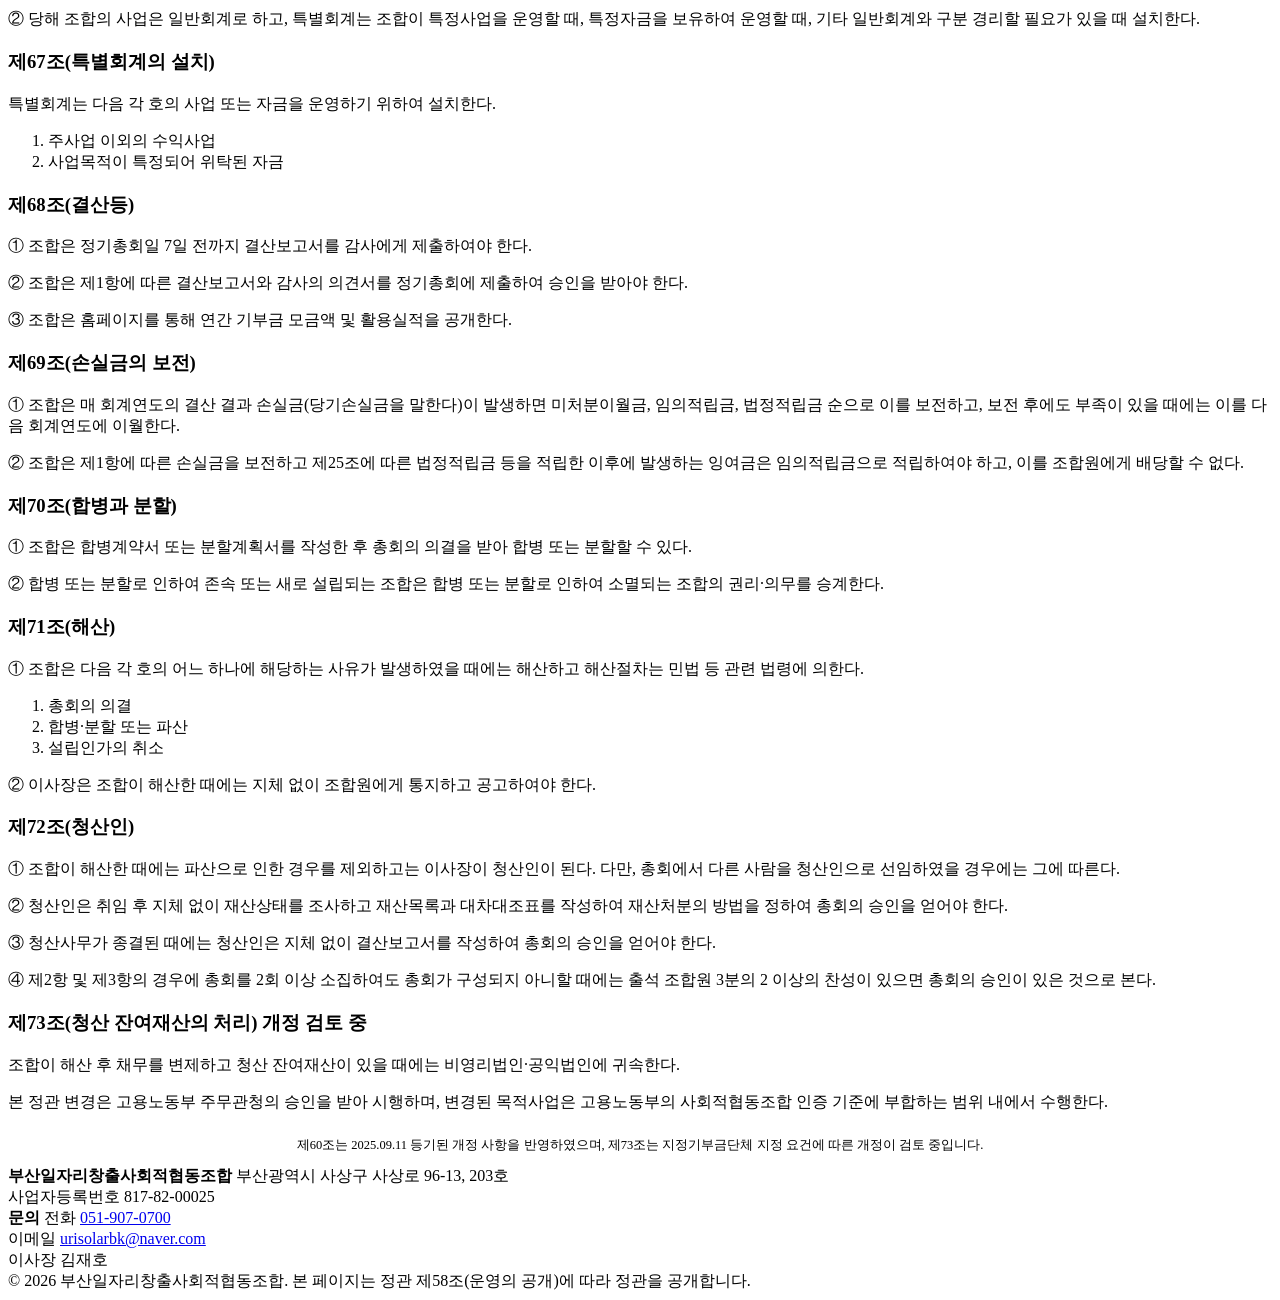
==== commit 87df0027: "Update articles.html" ====
--- a/articles.html
+++ b/articles.html
@@ -21,7 +21,7 @@
     <div class="brand-spacer"></div>
     <nav class="nav-right"><ul>
       <li><a href="#toc" class="active">정관</a></li>
-      <li><a href="disclosure.html">공익공시</a></li>
+      <li><a href="disclosure.html">공시</a></li>
       <li><a href="donate.html">후원하기</a></li>
       <li><a href="index.html#report">신고안내</a></li>
     </ul></nav>
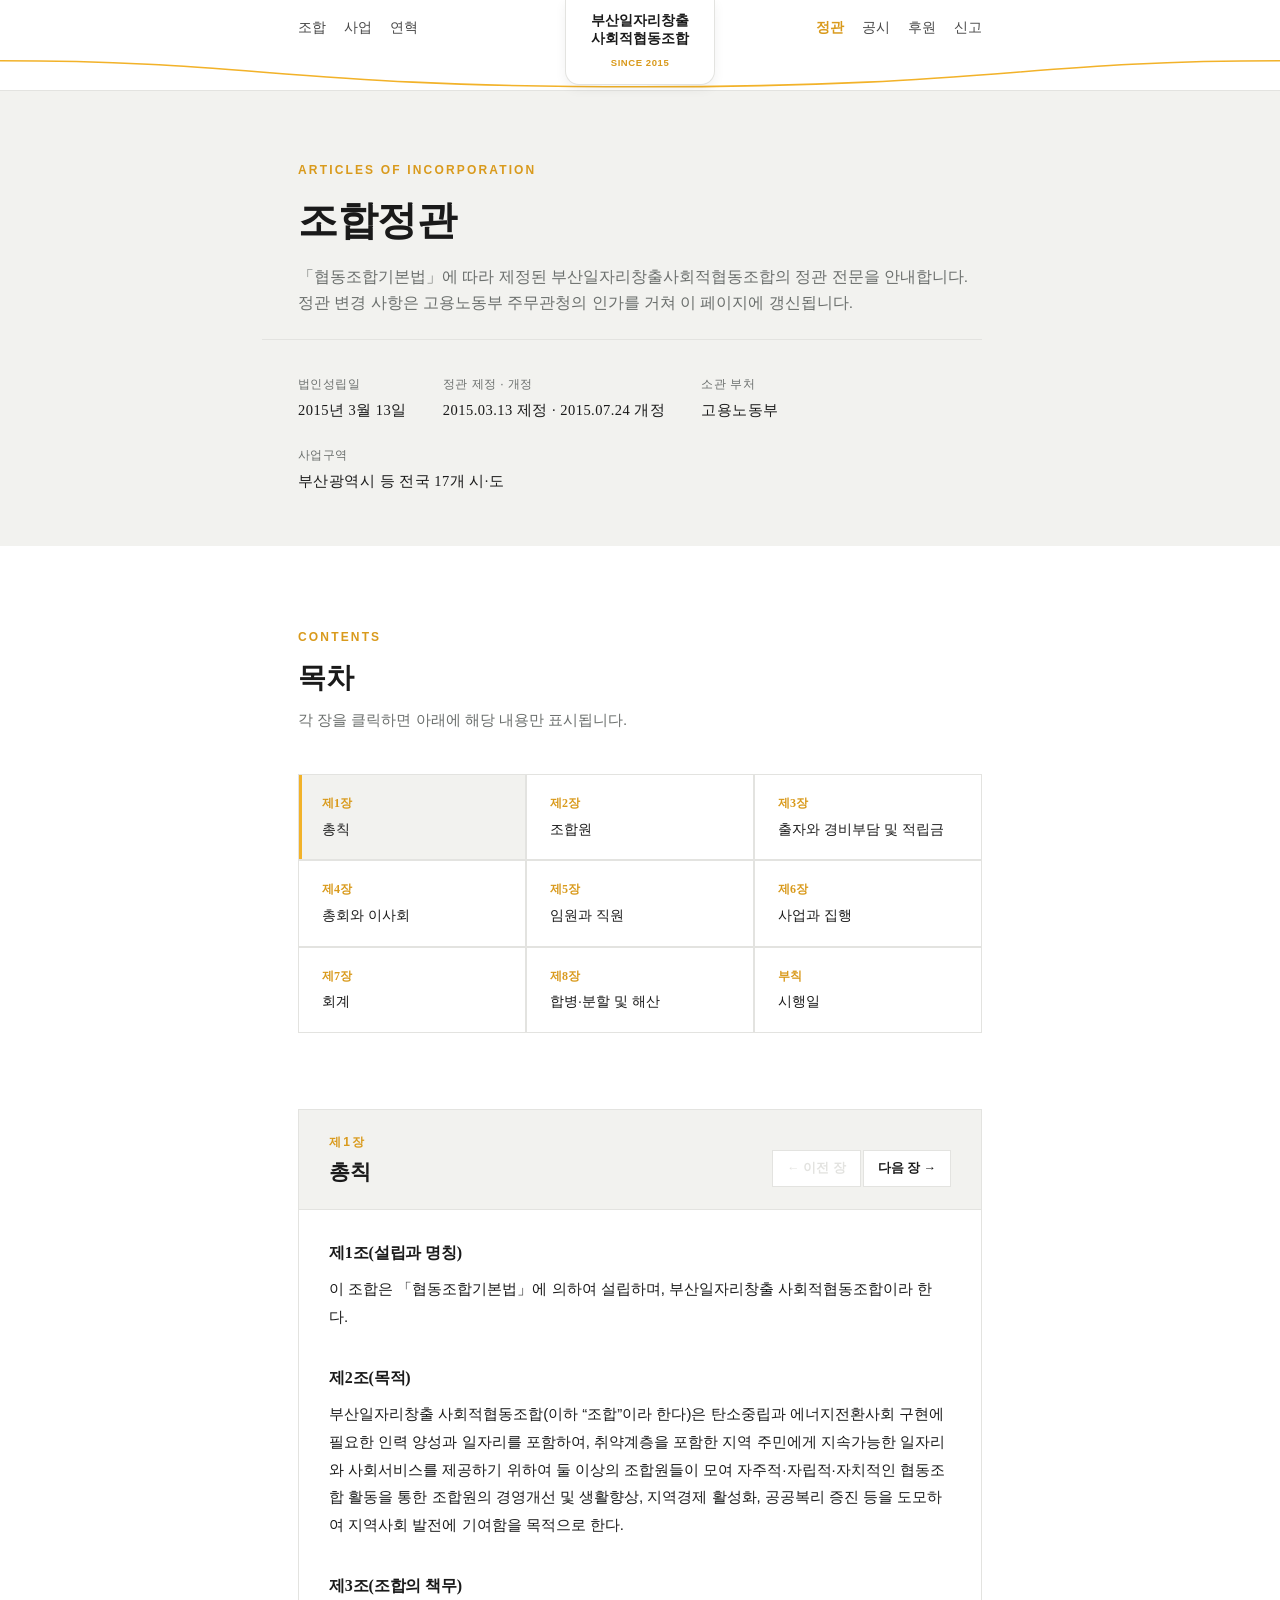
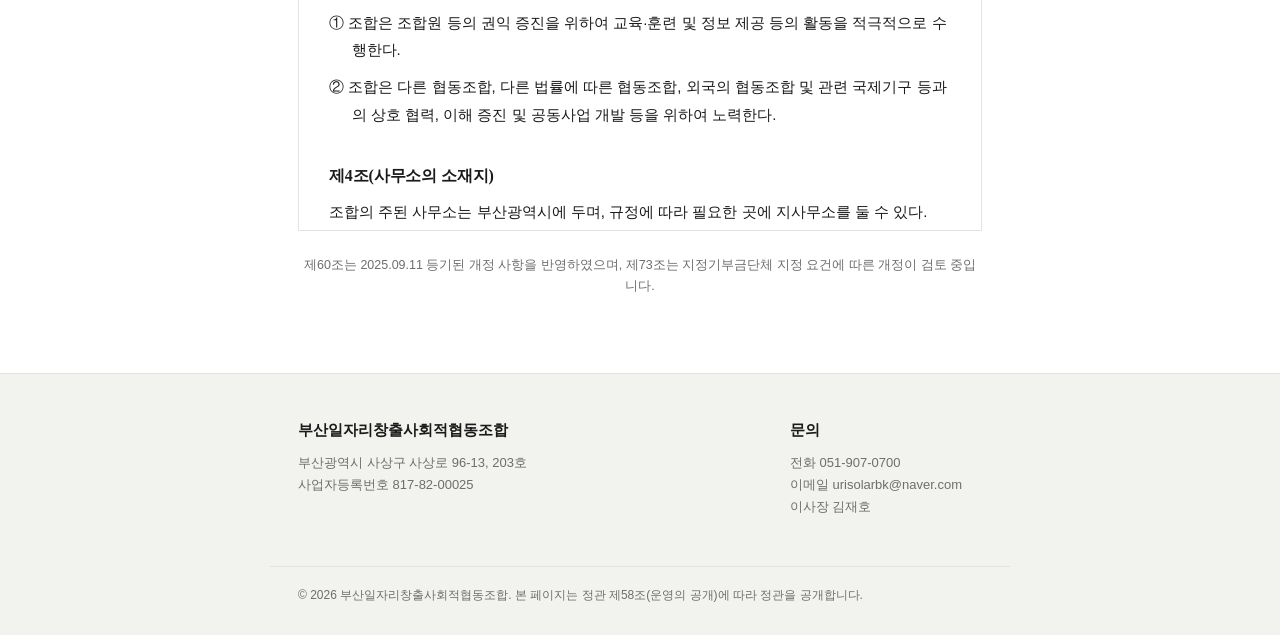
==== commit 387d463e: "Add files via upload" ====
--- a/articles.html
+++ b/articles.html
@@ -14,21 +14,21 @@
 <header class="header-shell">
   <div class="nav-row">
     <nav class="nav-left"><ul>
-      <li><a href="index.html#about">조합소개</a></li>
-      <li><a href="index.html#business">사업 안내</a></li>
+      <li><a href="index.html#about">조합</a></li>
+      <li><a href="index.html#business">사업</a></li>
       <li><a href="history.html">연혁</a></li>
     </ul></nav>
     <div class="brand-spacer"></div>
     <nav class="nav-right"><ul>
       <li><a href="#toc" class="active">정관</a></li>
       <li><a href="disclosure.html">공시</a></li>
-      <li><a href="donate.html">후원하기</a></li>
-      <li><a href="index.html#report">신고안내</a></li>
+      <li><a href="donate.html">후원</a></li>
+      <li><a href="index.html#report">신고</a></li>
     </ul></nav>
   </div>
   <div class="wave-wrap">
     <svg viewBox="0 0 1440 64" preserveAspectRatio="none">
-      <path d="M0,0 L1440,0 L1440,9 C1150,9 1120,58 720,58 C320,58 290,9 0,9 Z" fill="var(--navy-deep)"/>
+      <path d="M0,0 L1440,0 L1440,9 C1150,9 1120,58 720,58 C320,58 290,9 0,9 Z" fill="var(--paper)"/>
       <path d="M0,9 C290,9 320,58 720,58 C1120,58 1150,9 1440,9" fill="none" stroke="var(--amber)" stroke-width="3"/>
     </svg>
   </div>
--- a/style.css
+++ b/style.css
@@ -0,0 +1,344 @@
+/* =========================================================
+   부산일자리창출사회적협동조합 — 화이트 · 라이트그레이 투톤 스타일시트
+   index.html / articles.html / disclosure.html / history.html 공유 파일
+   ========================================================= */
+
+:root {
+  --ink: #1A1A1A;           /* 본문/제목 텍스트 - 검정 */
+  --steel: #6B6F6D;          /* 서브 텍스트 - 중간 회색 */
+  --steel-line: #E3E3E0;     /* 옅은 테두리선 */
+  --paper: #FFFFFF;          /* 배경 화이트 */
+  --panel: #F2F2EF;          /* 연한 그레이 패널 배경 */
+  --amber: #F2B229;          /* 포인트 컬러 (버튼/강조용, 최소한만 사용) */
+  --amber-deep: #D99A1C;
+  --radius: 6px;
+  --content-w: 740px;
+  
+  /* 폰트 변수 정의 (필요시 이곳에서 글자체 일괄 변경 가능) */
+  --font-main: 'Noto Sans KR', sans-serif;
+  --font-serif: 'Noto Serif KR', serif;
+}
+
+*{box-sizing:border-box;margin:0;padding:0;}
+html{scroll-behavior:smooth;}
+body{
+  background:var(--paper);
+  color:var(--ink);
+  font-family:var(--font-main);
+  line-height:1.7;
+  -webkit-font-smoothing:antialiased;
+}
+h1,h2,h3{font-family:var(--font-serif);line-height:1.35;letter-spacing:-0.01em;color:var(--ink);}
+a{color:inherit;text-decoration:none;}
+.wrap{max-width:var(--content-w);margin:0 auto;padding:0 28px;}
+.eyebrow{font-size:12px;font-weight:700;letter-spacing:.18em;color:var(--amber-deep);text-transform:uppercase;}
+
+/* ---------- Header: 화이트 배경 ---------- */
+.header-shell{
+  position:sticky;
+  top:0;
+  background:#FFFFFF;
+  border-bottom:1px solid var(--steel-line);
+  z-index:50;
+}
+
+.nav-row{
+  display:flex;
+  align-items:center;            /* 메뉴와 중앙 브랜드 상하 정렬 */
+  justify-content:space-between;
+  max-width:calc(var(--content-w) - 56px); /* 본문 실제 텍스트 폭(684px)에 정확히 맞춤 */
+  margin:0 auto;
+  padding:16px 0;                          /* 좌우 패딩을 제거하여 양끝 라인 일치 */
+}
+
+.nav-row ul{
+  display:flex;
+  list-style:none;
+  font-size:14px;
+  color:var(--ink);
+  flex-wrap:nowrap;              /* pc버튼 줄바꿈 방지 */
+}
+
+/* 좌우 메뉴 간격 조정 */
+.nav-left ul li{ margin:0 18px 0 0; }
+.nav-right ul li{ margin:0 0 0 18px; }
+
+.nav-row a{
+  font-family:var(--font-main);
+  color:var(--ink);
+  opacity:.8;
+  text-decoration:none;
+  transition:opacity .15s,color .15s;
+  white-space:nowrap;
+}
+.nav-row a:hover{opacity:1;color:var(--amber-deep);}
+.nav-row a.active{opacity:1;color:var(--amber-deep);font-weight:700;}
+
+/* 중앙 브랜드 탭 레이아웃 보정 */
+.brand-spacer{
+  width:160px; /* 기존 210px에서 본문 폭(740px)에 맞추어 축소 */
+  flex:none;
+}
+
+.brand-tab{
+  position:absolute;
+  top:0;
+  left:50%;
+  transform:translateX(-50%);
+  width:150px;
+  background:#FFFFFF;
+  border:1px solid var(--steel-line);
+  border-top:none;
+  border-radius:0 0 14px 14px;
+  padding:12px 8px 10px;
+  text-align:center;
+  z-index:5;
+  box-shadow:0 4px 12px rgba(0,0,0,.06);
+}
+
+.brand-tab .bn{
+  font-family:var(--font-main);
+  font-weight:700;
+  font-size:14px;
+  color:var(--ink);
+  line-height:1.25;
+  display:block;
+  letter-spacing:-.01em;
+}
+.brand-tab .bs{
+  display:inline-block;
+  margin-top:4px;
+  font-size:9.5px;
+  color:var(--amber-deep);
+  letter-spacing:.06em;
+  font-weight:700;
+}
+
+/* 헤더 하단 물결(amber 곡선) */
+.wave-wrap{position:relative;line-height:0;}
+.wave-wrap svg{display:block;width:100%;height:34px;}
+
+/* 반응형 모바일 처리 */
+@media (max-width:760px){
+  .header-shell{display:flex;flex-direction:column;}
+  .wave-wrap{display:none;}
+  .nav-row{order:2;flex-direction:column;padding:0 20px 22px;max-width:none;}
+  .nav-row ul{justify-content:center;flex-wrap:wrap;}
+  .nav-left ul li{margin:5px 9px;}
+  .nav-right ul li{margin:5px 9px;}
+  .brand-spacer{display:none;}
+  .brand-tab{order:1;position:static;transform:none;margin:0 auto;width:200px;box-shadow:none;padding:26px 10px 16px;}
+}
+
+/* ---------- 홈페이지 히어로 (index.html) - 연한 그레이 패널 ---------- */
+.hero{
+  background:var(--panel);
+  color:var(--ink);
+  padding:96px 0 84px;
+  position:relative;
+  overflow:hidden;
+}
+.hero svg.skyline{
+  position:absolute;left:0;right:0;bottom:0;width:100%;height:auto;opacity:.07;
+}
+.hero-inner{max-width:var(--content-w);position:relative;z-index:2;}
+.hero h1{
+  font-size:clamp(30px,4.6vw,46px);
+  font-weight:900;
+  margin:14px 0 20px;
+  color:var(--ink);
+}
+.hero p{
+  font-size:16.5px;
+  color:var(--steel);
+  max-width:560px;
+  margin-bottom:34px;
+}
+.btn{
+  display:inline-block;
+  padding:13px 26px;
+  font-size:14px;
+  font-weight:700;
+  border-radius:var(--radius);
+  border:1px solid transparent;
+  cursor:pointer;
+  font-family:var(--font-main);
+}
+.btn-primary{background:var(--amber);color:#1F1904;}
+.btn-primary:hover{background:var(--amber-deep);}
+.btn-ghost{border-color:var(--steel-line);color:var(--ink);margin-left:10px;background:#fff;}
+.btn-ghost:hover{border-color:var(--ink);background:var(--panel);}
+
+/* ---------- 서브페이지 히어로 (articles.html / disclosure.html / history.html) ---------- */
+.page-hero{
+  background:var(--panel);
+  color:var(--ink);padding:64px 0 52px;
+}
+.page-hero h1{font-size:clamp(28px,4.2vw,40px);font-weight:900;margin:12px 0 16px;color:var(--ink);}
+.page-hero p{color:var(--steel);font-size:15.5px;max-width:var(--content-w);}
+.hero-meta{display:flex;flex-wrap:wrap;margin:22px 0 -14px -36px;padding-top:26px;border-top:1px solid var(--steel-line);}
+.hero-meta div{font-size:12px;color:var(--steel);letter-spacing:.04em;margin:8px 0 14px 36px;}
+.hero-meta strong{display:block;color:var(--ink);font-size:14.5px;font-weight:500;margin-top:4px;font-family:var(--font-serif);}
+
+/* ---------- 섹션 공통 ---------- */
+section{padding:76px 0;}
+section.alt{background:var(--panel);}
+.section-head{max-width:none;margin-bottom:42px;}
+.section-head h2{font-size:28px;margin-top:10px;color:var(--ink);}
+.section-head p{color:var(--steel);font-size:15px;margin-top:10px;max-width:none;}
+.doc-body{max-width:var(--content-w);margin:0 auto;}
+
+/* ---------- 조합 소개: 설립정보 카드 (index.html) ---------- */
+.info-card{
+  background:var(--panel);
+  color:var(--ink);
+  border:1px solid var(--steel-line);
+  border-radius:var(--radius);
+  padding:36px;
+  display:grid;
+  grid-template-columns:repeat(2,1fr);
+  gap:22px 40px;
+}
+@media (max-width:640px){.info-card{grid-template-columns:1fr;}}
+.info-row dt{font-size:12px;color:var(--steel);letter-spacing:.06em;margin-bottom:4px;}
+.info-row dd{font-size:16px;font-weight:500;color:var(--ink);}
+
+/* ---------- 조합 소개: 서류 이미지 (index.html) ---------- */
+.doc-image-grid{display:grid;grid-template-columns:1fr 1fr;gap:20px;margin-top:28px;}
+@media (max-width:640px){.doc-image-grid{grid-template-columns:1fr;}}
+.doc-image-box h3{font-size:15px;margin-bottom:10px;color:var(--ink);}
+.doc-image-box img{width:100%;height:auto;border:1px solid var(--steel-line);border-radius:var(--radius);display:block;}
+
+/* ---------- 사업 안내: 사업 카드 (index.html) ---------- */
+.biz-grid{
+  display:grid;grid-template-columns:repeat(2,1fr);gap:2px;
+  background:var(--steel-line);
+  border:1px solid var(--steel-line);
+}
+@media (max-width:640px){.biz-grid{grid-template-columns:1fr;}}
+.biz-card{
+  background:var(--paper);
+  padding:32px 30px;
+}
+.biz-card .num{
+  font-family:var(--font-serif);
+  font-size:13px;color:var(--amber-deep);font-weight:700;
+}
+.biz-card h3{font-size:18px;margin:10px 0 10px;color:var(--ink);}
+.biz-card p{font-size:14px;color:var(--steel);}
+
+/* ---------- 신고 안내 배너 (index.html) ---------- */
+.report-banner{
+  background:var(--panel);
+  color:var(--ink);
+  padding:52px 0;
+  border-top:1px solid var(--steel-line);
+  border-bottom:1px solid var(--steel-line);
+}
+.report-banner h2{color:var(--ink);font-size:22px;}
+.report-banner p{color:var(--steel);font-size:14.5px;margin:10px 0 26px;max-width:560px;}
+.report-links{display:flex;flex-wrap:wrap;gap:12px;}
+.report-link{
+  display:flex;align-items:center;gap:10px;
+  background:#fff;
+  border:1px solid var(--steel-line);
+  padding:14px 20px;border-radius:var(--radius);
+  font-size:14px;font-weight:500;color:var(--ink);
+  transition:border-color .15s, background .15s;
+  font-family:var(--font-main);
+}
+.report-link:hover{border-color:var(--amber);background:#FDF6E7;}
+.report-link .dot{width:7px;height:7px;background:var(--amber);border-radius:50%;flex:none;}
+
+/* ---------- 조합정관: 목차 그리드 (articles.html) ---------- */
+.toc-grid{display:grid;grid-template-columns:repeat(3,1fr);gap:2px;background:var(--steel-line);border:1px solid var(--steel-line);}
+@media (max-width:760px){.toc-grid{grid-template-columns:repeat(2,1fr);}}
+@media (max-width:480px){.toc-grid{grid-template-columns:1fr;}}
+.toc-item{
+  background:#fff;padding:18px 20px;font-size:14px;display:flex;flex-direction:column;gap:4px;
+  transition:background .15s;border-left:3px solid transparent;cursor:pointer;
+  font-family:var(--font-main);
+}
+.toc-item:hover{background:var(--panel);}
+.toc-item.current{background:var(--panel);border-left-color:var(--amber);}
+.toc-item .toc-num{font-family:var(--font-serif);font-size:12px;color:var(--amber-deep);font-weight:700;}
+.toc-item .toc-title{font-weight:500;color:var(--ink);}
+
+/* ---------- 조합정관: 장 단위 표시 프레임 (articles.html) ---------- */
+.doc-frame{border:1px solid var(--steel-line);background:#fff;}
+.doc-frame-bar{
+  display:flex;align-items:flex-end;justify-content:space-between;gap:16px;flex-wrap:wrap;
+  padding:22px 30px;border-bottom:1px solid var(--steel-line);background:var(--panel);
+}
+.doc-frame-bar .eyebrow{display:block;margin-bottom:6px;}
+.doc-frame-bar h2{font-size:21px;color:var(--ink);}
+.doc-frame-nav{display:flex;gap:2px;flex:none;}
+.frame-nav-btn{
+  font-family:var(--font-main);font-size:12.5px;font-weight:700;color:var(--ink);
+  background:#fff;border:1px solid var(--steel-line);padding:9px 14px;cursor:pointer;transition:background .15s,color .15s;
+}
+.frame-nav-btn:hover:not(:disabled){background:var(--amber);color:#1F1904;border-color:var(--amber);}
+.frame-nav-btn:disabled{color:var(--steel-line);cursor:default;}
+.doc-scroll{max-height:620px;overflow-y:auto;padding:32px 30px;}
+.panel{display:none;}
+.panel.active{display:block;}
+.article{margin-bottom:36px;}
+.article:last-child{margin-bottom:4px;}
+.article h3{font-size:16px;font-weight:700;color:var(--ink);margin-bottom:12px;font-family:var(--font-serif);}
+.article-note{display:inline-block;font-size:11.5px;font-weight:500;padding:2px 9px;border-radius:var(--radius);vertical-align:middle;letter-spacing:.02em;}
+.article-note.done{background:#FBF0D9;color:var(--amber-deep);}
+.article-note.pending{background:var(--panel);color:var(--steel);}
+p.clause{font-size:15px;color:var(--ink);line-height:1.85;margin-bottom:9px;padding-left:1.5em;text-indent:-1.5em;}
+p.plain{font-size:15px;color:var(--ink);line-height:1.85;margin-bottom:9px;}
+.item-list{list-style:decimal;padding-left:1.5em;margin:8px 0 16px;}
+.item-list li{font-size:14.5px;color:var(--ink);line-height:1.8;margin-bottom:6px;}
+.sub-list{list-style:none;padding-left:1.2em;margin:6px 0;}
+.sub-list li{font-size:14px;color:var(--steel);line-height:1.75;margin-bottom:5px;}
+.addendum-text{font-size:15px;color:var(--ink);line-height:1.85;}
+@media (max-width:600px){
+  .doc-frame-bar{padding:18px 20px;}
+  .doc-scroll{padding:24px 20px;max-height:64vh;}
+}
+
+/* ---------- 공익 공시: 기부금 표 (disclosure.html) ---------- */
+.disclosure-table{
+  width:100%;border-collapse:collapse;background:#fff;
+  border:1px solid var(--steel-line);
+}
+.disclosure-table th,.disclosure-table td{
+  padding:16px 20px;text-align:left;font-size:14.5px;
+  border-bottom:1px solid var(--steel-line);
+}
+.disclosure-table th{
+  background:var(--panel);font-size:12px;letter-spacing:.06em;color:var(--steel);
+  text-transform:uppercase;font-weight:700;
+}
+.empty-note{
+  margin-top:16px;font-size:13.5px;color:var(--steel);
+  padding:14px 18px;border-left:3px solid var(--amber);background:var(--panel);
+}
+
+/* ---------- 연혁: 타임라인 (history.html) ---------- */
+.timeline{max-width:var(--content-w);margin:0 auto;}
+.tl-year-group{display:flex;gap:24px;padding:26px 0;border-top:1px solid var(--steel-line);}
+.tl-year-group:first-child{border-top:none;padding-top:0;}
+.tl-year{flex:none;width:84px;font-family:var(--font-serif);font-size:26px;font-weight:900;color:var(--amber-deep);padding-top:2px;}
+.tl-events{flex:1;border-left:2px solid var(--steel-line);padding-left:26px;}
+.tl-event{position:relative;margin-bottom:16px;}
+.tl-event:last-child{margin-bottom:0;}
+.tl-event::before{content:'';position:absolute;left:-31px;top:6px;width:8px;height:8px;border-radius:50%;background:var(--amber);}
+.tl-date{display:block;font-size:12px;color:var(--steel);letter-spacing:.03em;margin-bottom:3px;font-weight:700;}
+.tl-event p{font-size:14.5px;color:var(--ink);line-height:1.7;}
+@media (max-width:560px){
+  .tl-year-group{gap:14px;}
+  .tl-year{width:56px;font-size:19px;}
+  .tl-events{padding-left:18px;}
+  .tl-event::before{left:-23px;}
+}
+
+/* ---------- 푸터 (모든 페이지 공통) ---------- */
+footer{background:var(--panel);color:var(--steel);padding:44px 0 30px;font-size:13px;border-top:1px solid var(--steel-line);}
+footer .foot-inner{display:flex;justify-content:space-between;flex-wrap:wrap;}
+footer .foot-inner>div{margin:0 20px 20px 0;}
+footer strong{color:var(--ink);font-family:var(--font-serif);font-size:15px;display:block;margin-bottom:8px;}
+footer .legal{margin-top:28px;font-size:12px;color:var(--steel);border-top:1px solid var(--steel-line);padding-top:18px;}
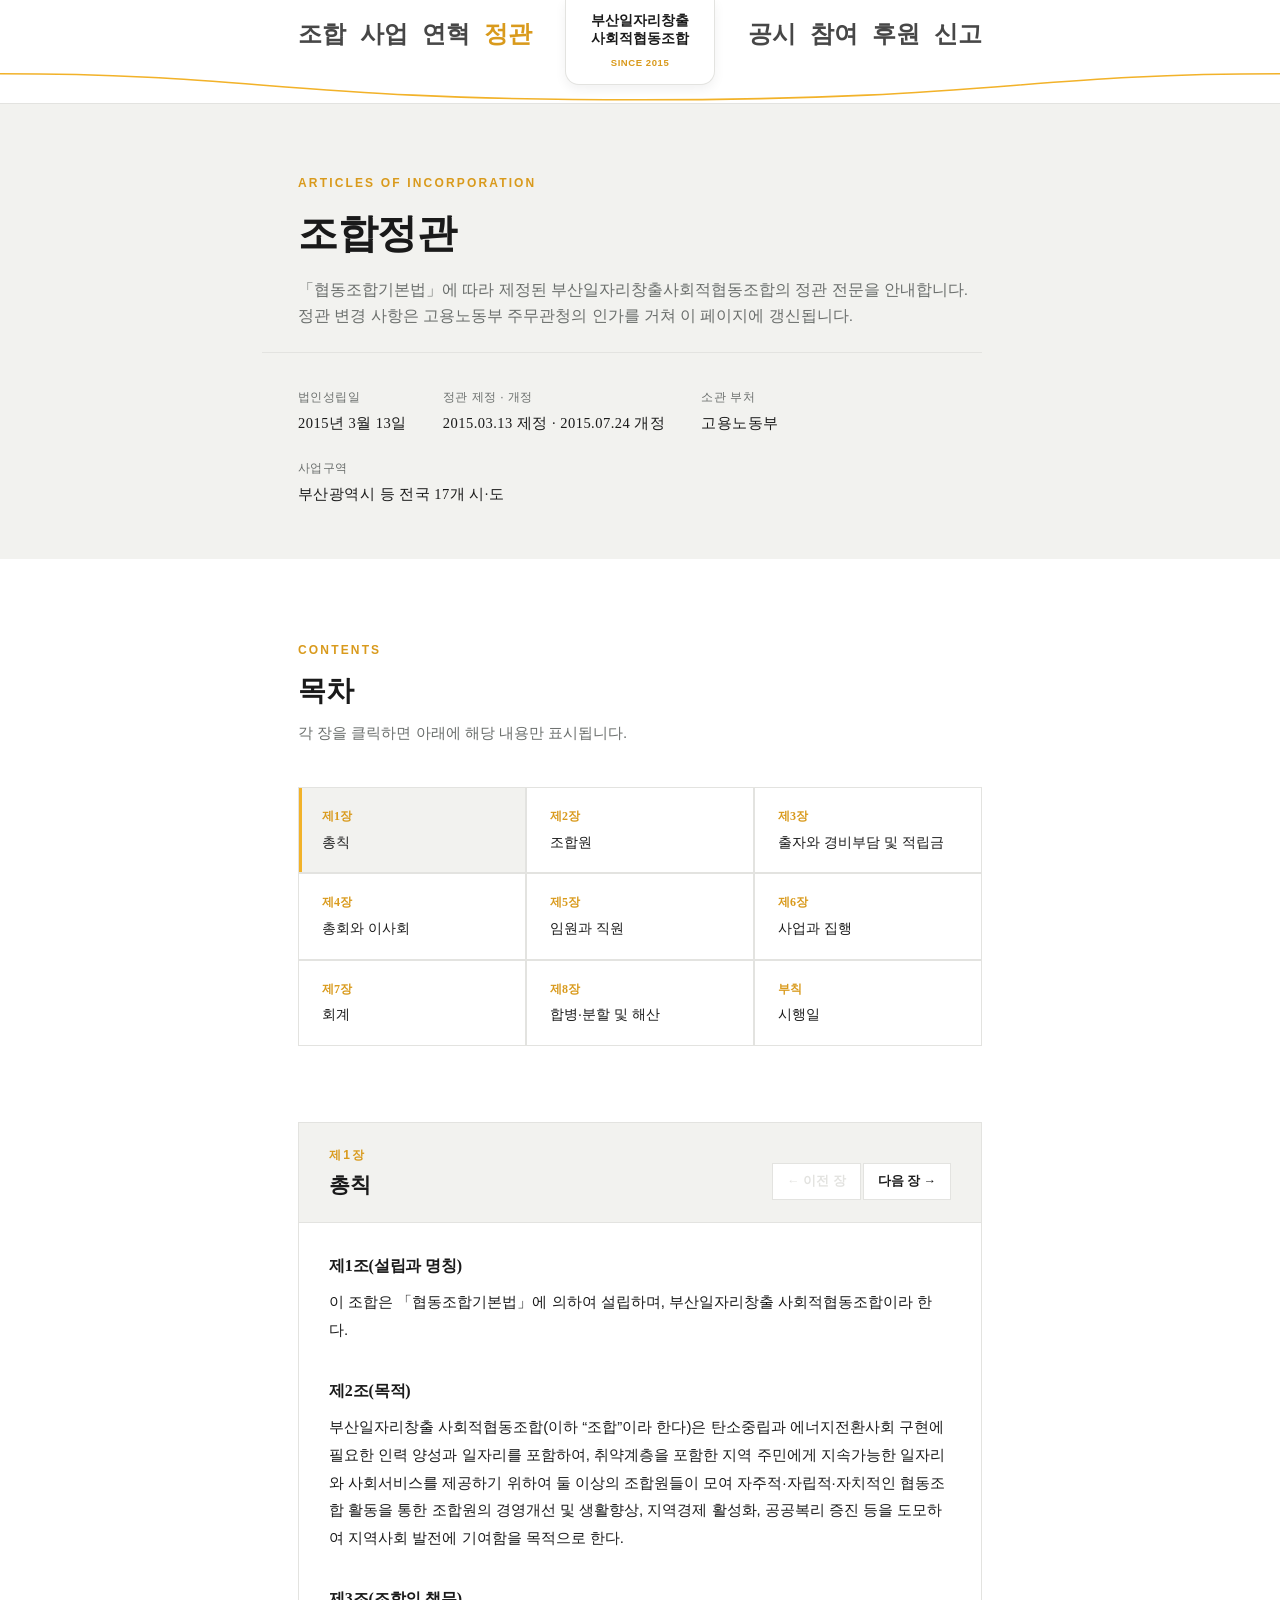
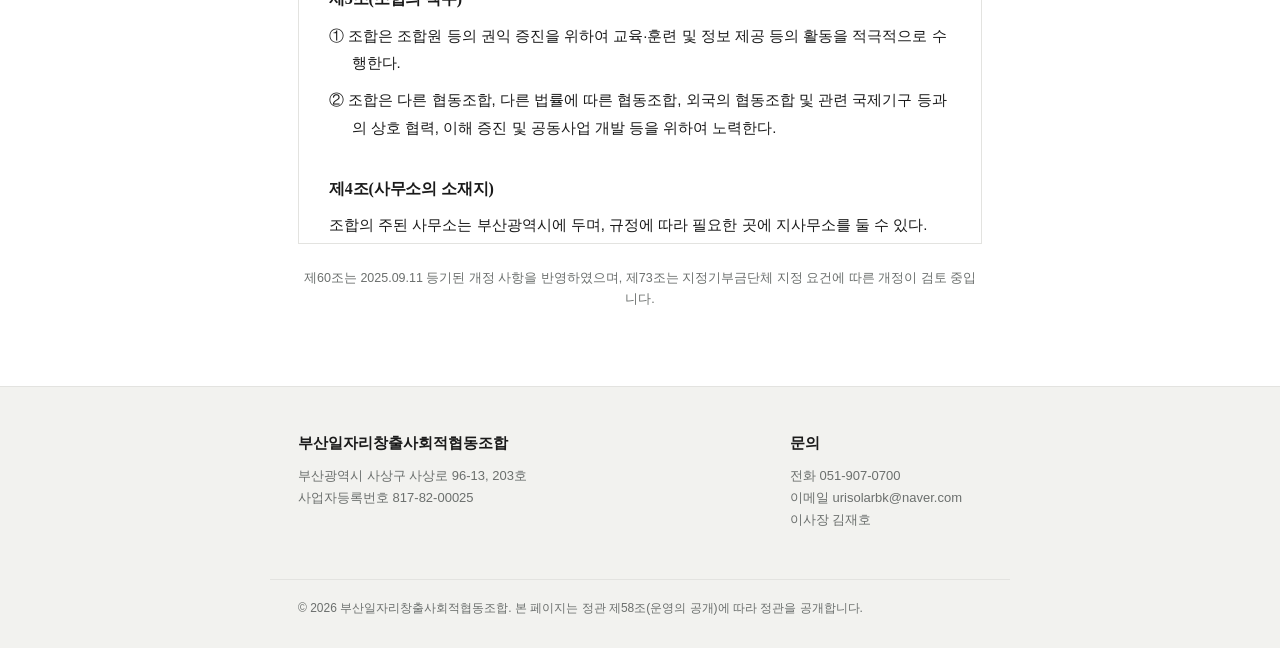
==== commit 87a11a54: "Add files via upload" ====
--- a/articles.html
+++ b/articles.html
@@ -5,6 +5,13 @@
 <meta name="viewport" content="width=device-width, initial-scale=1.0">
 <title>조합정관 | 부산일자리창출사회적협동조합</title>
 <meta name="description" content="부산일자리창출사회적협동조합 정관 전문(全文) 공시 페이지입니다.">
+<meta property="og:type" content="website">
+<meta property="og:site_name" content="부산일자리창출사회적협동조합">
+<meta property="og:title" content="정관 | 부산일자리창출사회적협동조합">
+<meta property="og:description" content="부산일자리창출사회적협동조합 정관 전문(全文) 공시 페이지입니다.">
+<meta property="og:url" content="https://bsjob2015.github.io/bsjob2015/articles.html">
+<meta property="og:image" content="https://bsjob2015.github.io/bsjob2015/og-image.png">
+<meta property="og:locale" content="ko_KR">
 <link rel="preconnect" href="https://fonts.googleapis.com">
 <link href="https://fonts.googleapis.com/css2?family=Noto+Serif+KR:wght@500;700;900&family=Noto+Sans+KR:wght@400;500;700&display=swap" rel="stylesheet">
 <link rel="stylesheet" href="style.css">
@@ -17,11 +24,12 @@
       <li><a href="index.html#about">조합</a></li>
       <li><a href="index.html#business">사업</a></li>
       <li><a href="history.html">연혁</a></li>
+      <li><a href="#toc" class="active">정관</a></li>
     </ul></nav>
     <div class="brand-spacer"></div>
     <nav class="nav-right"><ul>
-      <li><a href="#toc" class="active">정관</a></li>
       <li><a href="disclosure.html">공시</a></li>
+      <li><a href="participate.html">참여</a></li>
       <li><a href="donate.html">후원</a></li>
       <li><a href="index.html#report">신고</a></li>
     </ul></nav>
--- a/style.css
+++ b/style.css
@@ -13,10 +13,14 @@
   --amber-deep: #D99A1C;
   --radius: 6px;
   --content-w: 740px;
-  
+
   /* 폰트 변수 정의 (필요시 이곳에서 글자체 일괄 변경 가능) */
   --font-main: 'Noto Sans KR', sans-serif;
   --font-serif: 'Noto Serif KR', serif;
+
+  /* 상단 메뉴 글자 크기 (조합 소개 h2와 동일한 28px)
+     ▶ 너무 크게 느껴지면 이 값만 22px, 20px 등으로 낮추면 전체가 함께 줄어듭니다. */
+  --nav-size: 24px;
 }
 
 *{box-sizing:border-box;margin:0;padding:0;}
@@ -48,23 +52,27 @@
   justify-content:space-between;
   max-width:calc(var(--content-w) - 56px); /* 본문 실제 텍스트 폭(684px)에 정확히 맞춤 */
   margin:0 auto;
-  padding:16px 0;                          /* 좌우 패딩을 제거하여 양끝 라인 일치 */
+  padding:14px 0;                          /* 좌우 패딩을 제거하여 양끝 라인 일치 */
 }
 
 .nav-row ul{
   display:flex;
   list-style:none;
-  font-size:14px;
+  font-size:var(--nav-size);     /* 14px → 조합 소개와 동일한 28px */
+  font-family:var(--font-serif); /* 추가: 조합 소개와 같은 세리프 글꼴 */
+  font-weight:700;               /* 추가: 조합 소개와 같은 굵기 */
   color:var(--ink);
   flex-wrap:nowrap;              /* pc버튼 줄바꿈 방지 */
 }
 
-/* 좌우 메뉴 간격 조정 */
-.nav-left ul li{ margin:0 18px 0 0; }
-.nav-right ul li{ margin:0 0 0 18px; }
+/* 좌우 메뉴 간격 조정 (글자가 커진 만큼 여백을 18px → 14px로 축소해
+   가운데 로고 탭과 겹치지 않게 함) */
+.nav-left ul li{ margin:0 14px 0 0; }
+.nav-right ul li{ margin:0 0 0 14px; }
 
 .nav-row a{
-  font-family:var(--font-main);
+  font-family:var(--font-serif); /* main → serif : 링크에도 세리프 적용 */
+  font-weight:700;               /* 추가 */
   color:var(--ink);
   opacity:.8;
   text-decoration:none;
@@ -72,11 +80,11 @@
   white-space:nowrap;
 }
 .nav-row a:hover{opacity:1;color:var(--amber-deep);}
-.nav-row a.active{opacity:1;color:var(--amber-deep);font-weight:700;}
+.nav-row a.active{opacity:1;color:var(--amber-deep);}
 
 /* 중앙 브랜드 탭 레이아웃 보정 */
 .brand-spacer{
-  width:160px; /* 기존 210px에서 본문 폭(740px)에 맞추어 축소 */
+  width:160px; /* 좌우 메뉴 사이에 로고 탭(150px)이 들어갈 중앙 여백 확보 */
   flex:none;
 }
 
@@ -123,9 +131,13 @@
   .header-shell{display:flex;flex-direction:column;}
   .wave-wrap{display:none;}
   .nav-row{order:2;flex-direction:column;padding:0 20px 22px;max-width:none;}
-  .nav-row ul{justify-content:center;flex-wrap:wrap;}
-  .nav-left ul li{margin:5px 9px;}
-  .nav-right ul li{margin:5px 9px;}
+  .nav-row ul{
+    justify-content:center;
+    flex-wrap:wrap;
+    font-size:19px;             /* 모바일에서는 28px이 너무 커 줄바꿈이 과해지므로 축소 */
+  }
+  .nav-left ul li{margin:6px 11px;}
+  .nav-right ul li{margin:6px 11px;}
   .brand-spacer{display:none;}
   .brand-tab{order:1;position:static;transform:none;margin:0 auto;width:200px;box-shadow:none;padding:26px 10px 16px;}
 }
